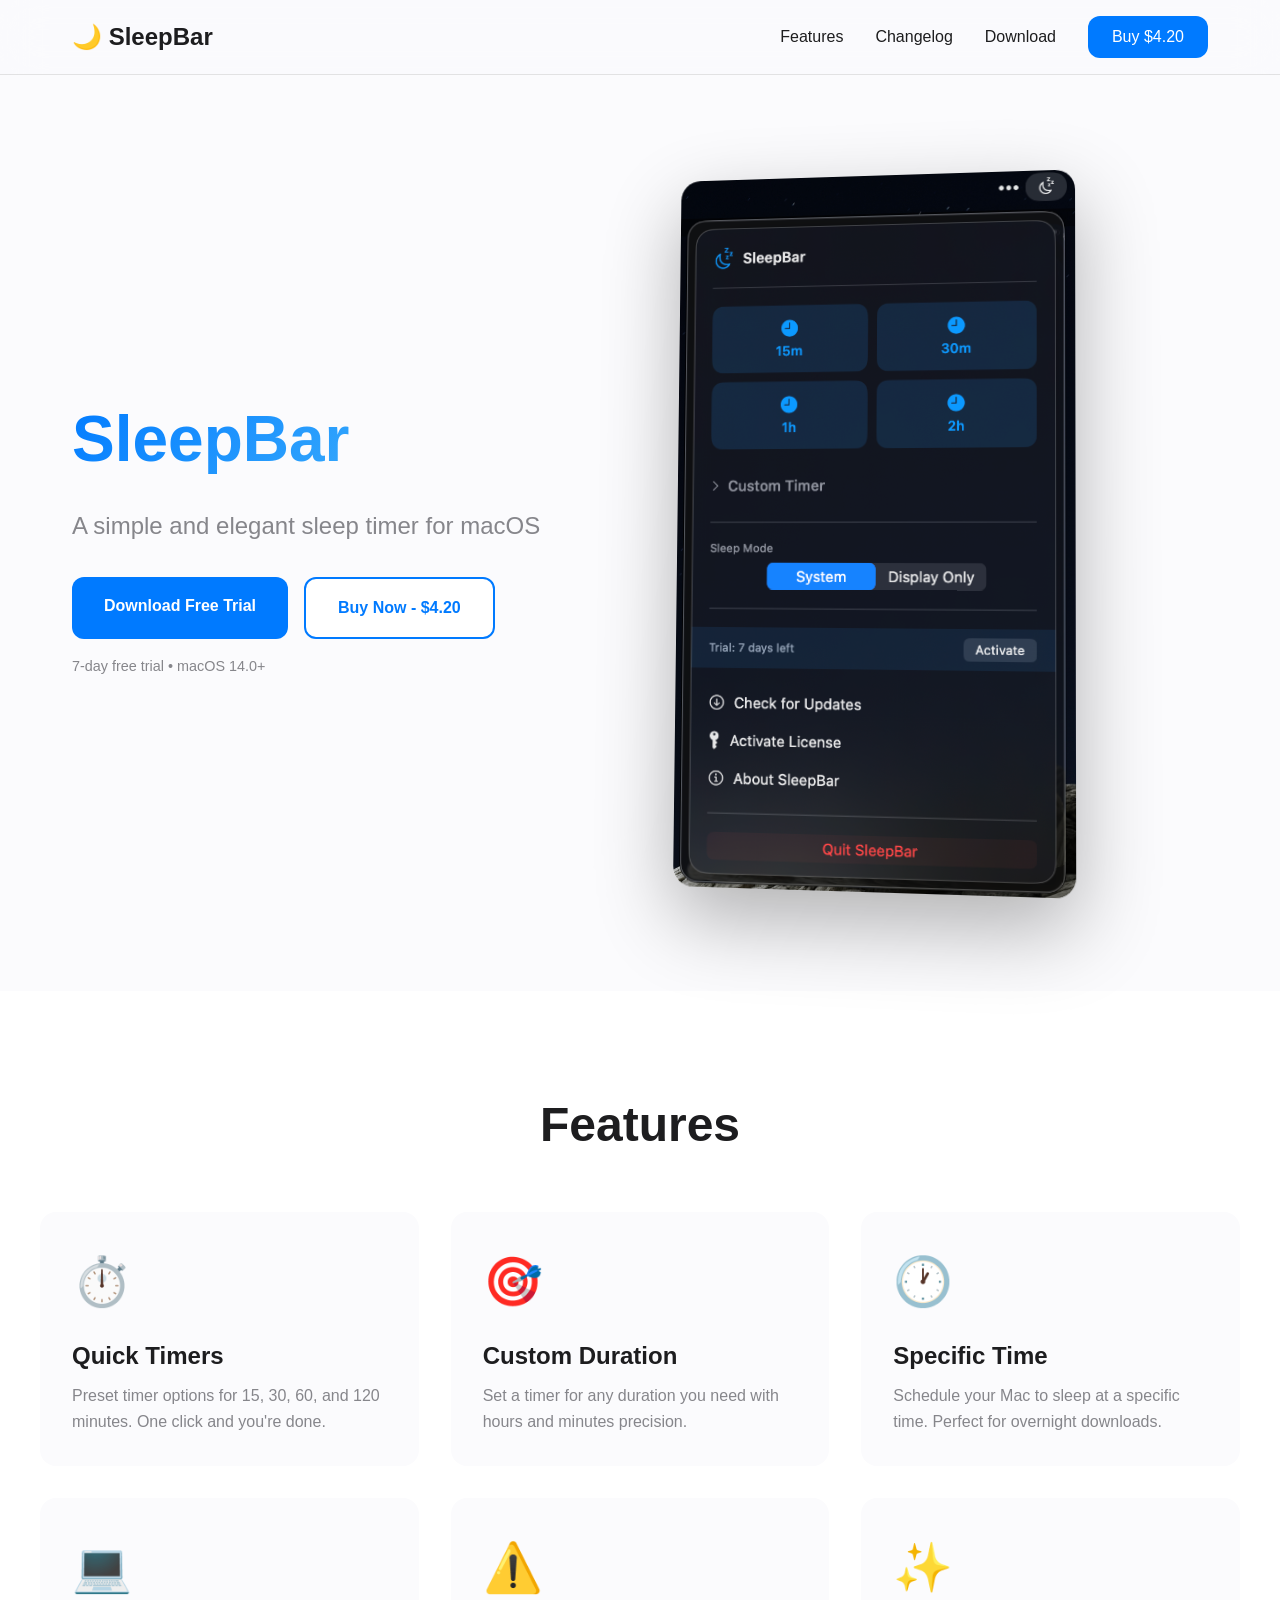
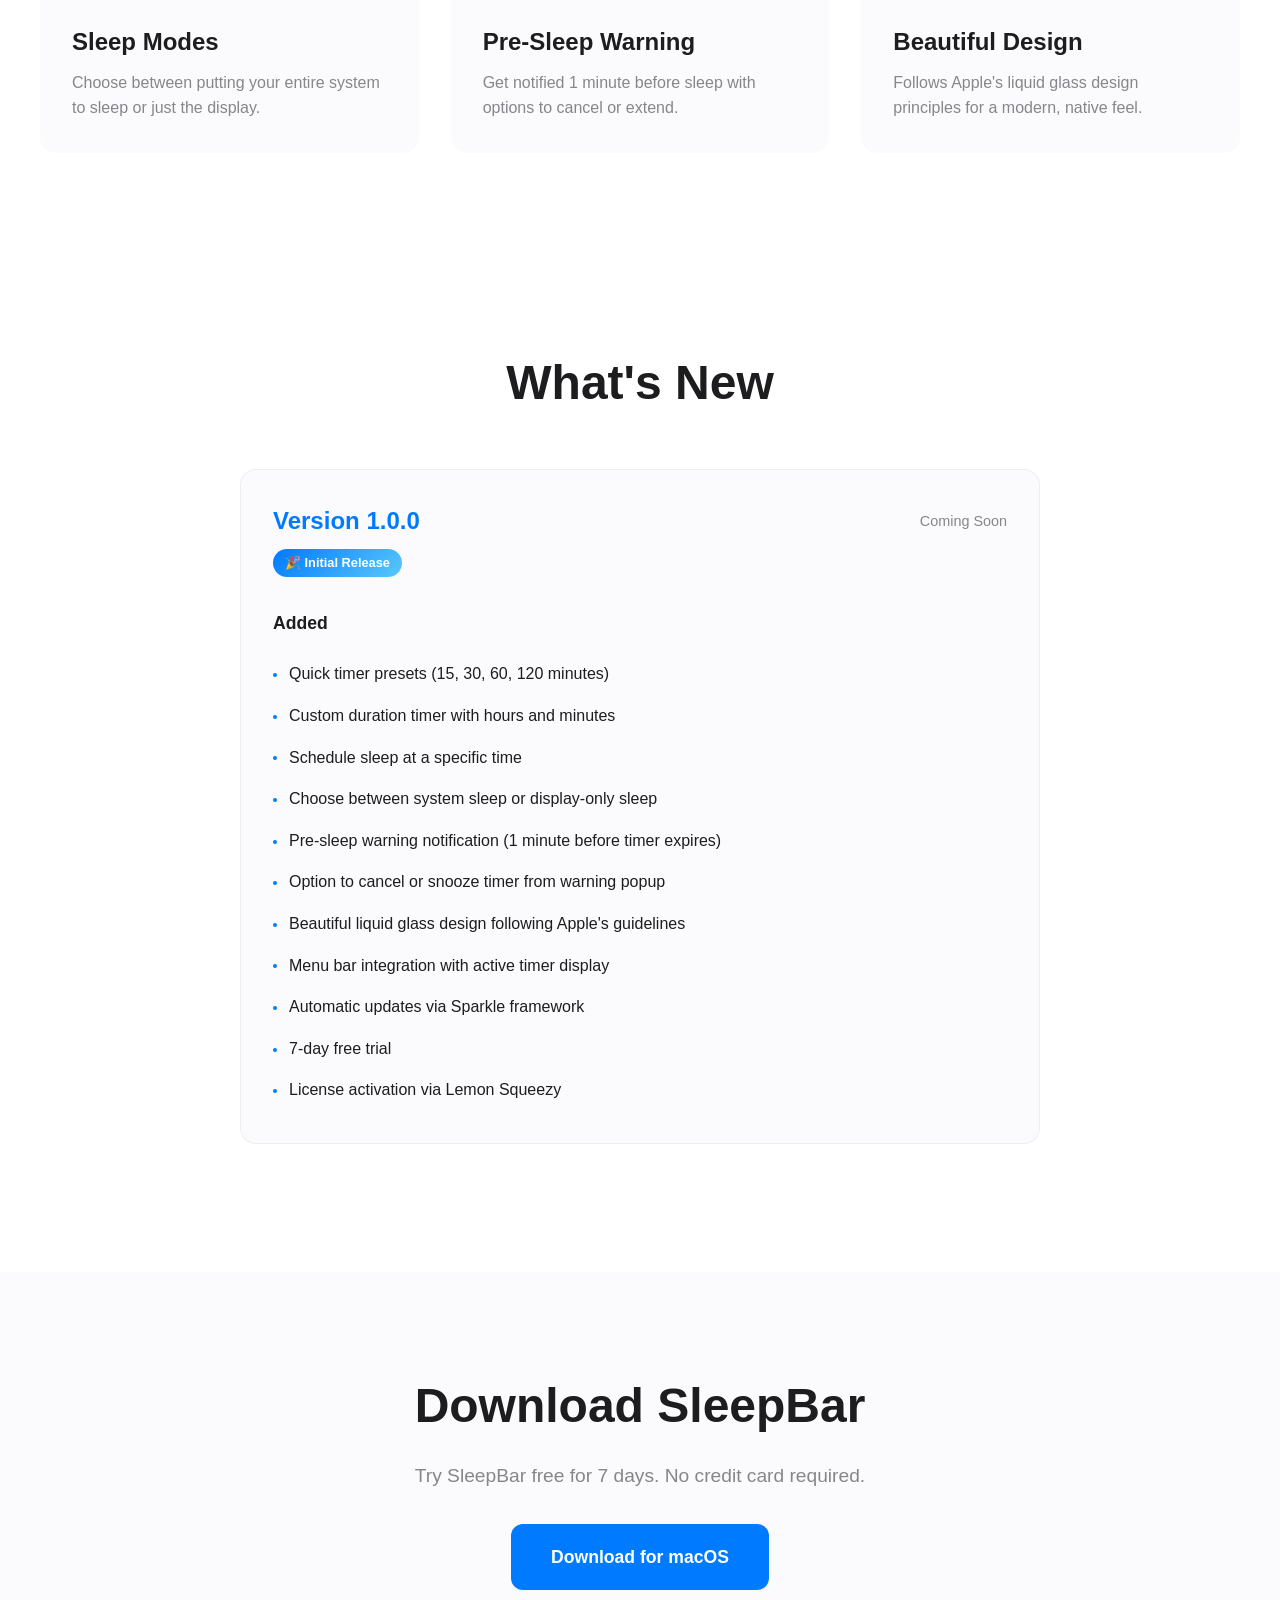
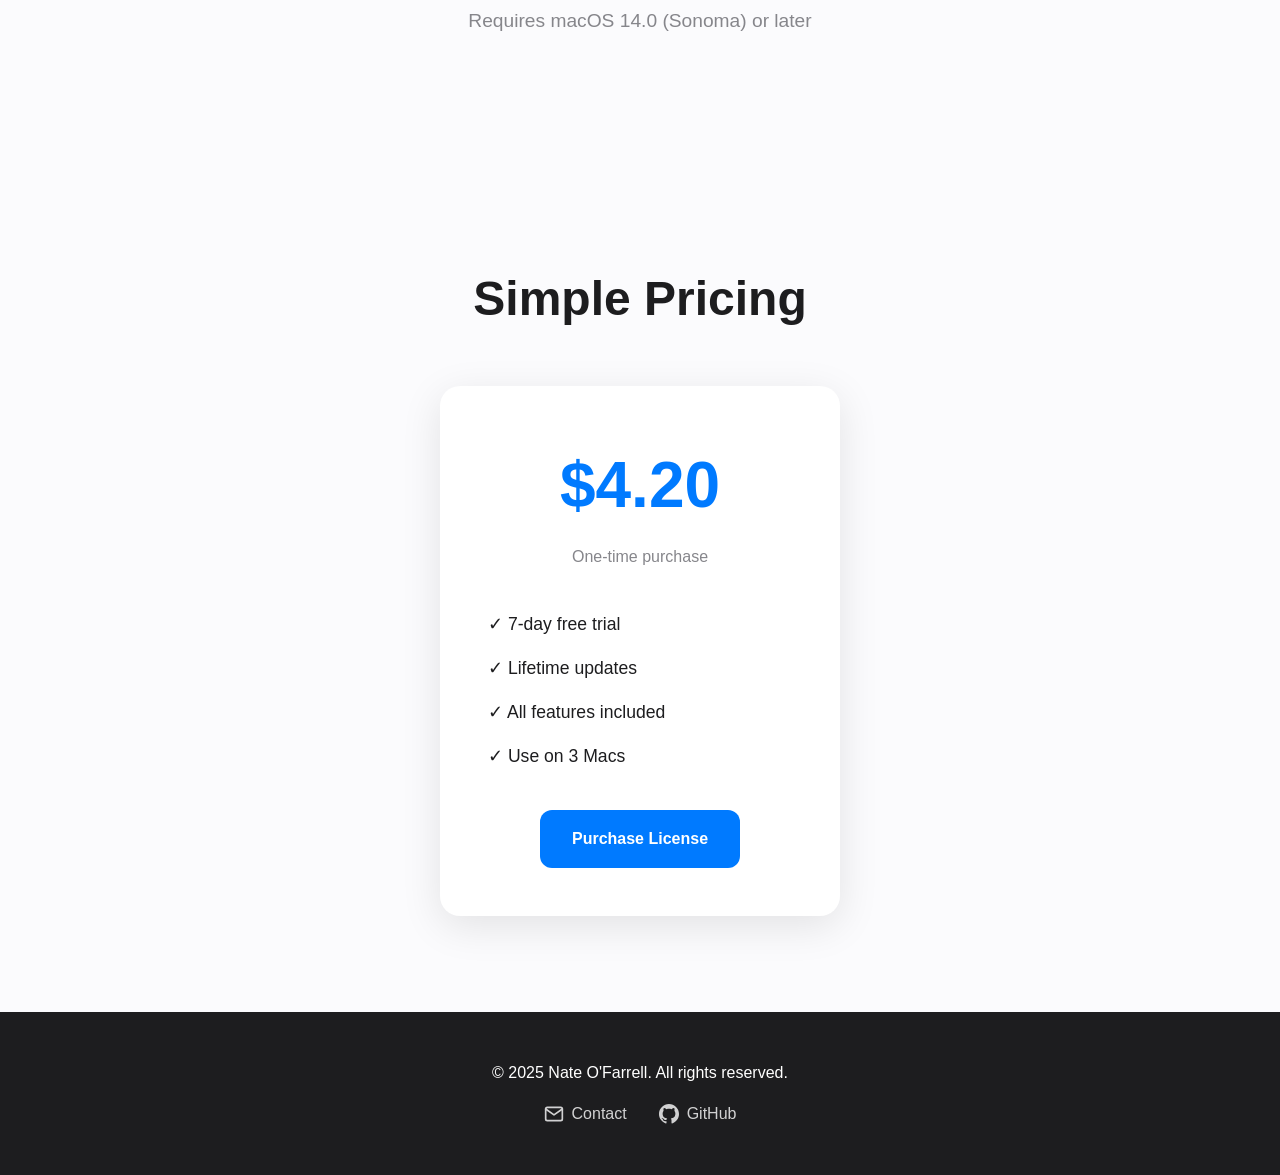
==== index.html @ 0d873ab2 "update website" ====
<!DOCTYPE html>
<html lang="en">
<head>
    <meta charset="UTF-8">
    <meta name="viewport" content="width=device-width, initial-scale=1.0">
    <title>SleepBar - Beautiful Sleep Timer for Mac</title>
    <meta name="description" content="A simple and elegant sleep timer for macOS. Set your Mac to sleep at a specific time or after a duration.">
    <link rel="icon" href="favicon.svg" type="image/svg+xml">
    <link rel="stylesheet" href="styles.css">
</head>
<body>
    <header>
        <nav>
            <div class="logo">🌙 SleepBar</div>
            <div class="nav-links">
                <a href="#features">Features</a>
                <a href="#changelog">Changelog</a>
                <a href="#download">Download</a>
                <a href="https://shop.sleepbar.app/buy/678697" class="cta-button">Buy $4.20</a>
            </div>
        </nav>
    </header>

    <main>
        <!-- Hero Section -->
        <section class="hero">
            <div class="hero-content">
                <h1>SleepBar</h1>
                <p class="tagline">A simple and elegant sleep timer for macOS</p>
                <div class="hero-buttons">
                    <a href="https://github.com/zcpnate/sleepbar/releases/latest/download/SleepBar.dmg" class="primary-button">
                        Download Free Trial
                    </a>
                    <a href="https://shop.sleepbar.app/buy/678697" class="secondary-button">
                        Buy Now - $4.20
                    </a>
                </div>
                <p class="trial-info">7-day free trial • macOS 14.0+</p>
            </div>
            <div class="hero-image">
                <div class="app-preview">
                    <img src="media/app.png" alt="SleepBar Interface" class="app-screenshot">
                </div>
            </div>
        </section>

        <!-- Features Section -->
        <section id="features" class="features">
            <h2>Features</h2>
            <div class="features-grid">
                <div class="feature">
                    <div class="feature-icon">⏱️</div>
                    <h3>Quick Timers</h3>
                    <p>Preset timer options for 15, 30, 60, and 120 minutes. One click and you're done.</p>
                </div>
                <div class="feature">
                    <div class="feature-icon">🎯</div>
                    <h3>Custom Duration</h3>
                    <p>Set a timer for any duration you need with hours and minutes precision.</p>
                </div>
                <div class="feature">
                    <div class="feature-icon">🕐</div>
                    <h3>Specific Time</h3>
                    <p>Schedule your Mac to sleep at a specific time. Perfect for overnight downloads.</p>
                </div>
                <div class="feature">
                    <div class="feature-icon">💻</div>
                    <h3>Sleep Modes</h3>
                    <p>Choose between putting your entire system to sleep or just the display.</p>
                </div>
                <div class="feature">
                    <div class="feature-icon">⚠️</div>
                    <h3>Pre-Sleep Warning</h3>
                    <p>Get notified 1 minute before sleep with options to cancel or extend.</p>
                </div>
                <div class="feature">
                    <div class="feature-icon">✨</div>
                    <h3>Beautiful Design</h3>
                    <p>Follows Apple's liquid glass design principles for a modern, native feel.</p>
                </div>
            </div>
        </section>

        <!-- Changelog Section -->
        <section id="changelog" class="changelog">
            <h2>What's New</h2>
            <div class="changelog-container" id="changelog-content">
                <div class="loading">Loading changelog...</div>
            </div>
        </section>

        <!-- Download Section -->
        <section id="download" class="download">
            <h2>Download SleepBar</h2>
            <p>Try SleepBar free for 7 days. No credit card required.</p>
            <div class="download-buttons">
                <a href="https://github.com/zcpnate/sleepbar/releases/latest/download/SleepBar.dmg" class="primary-button large">
                    Download for macOS
                </a>
            </div>
            <p class="system-requirements">Requires macOS 14.0 (Sonoma) or later</p>
        </section>

        <!-- Pricing Section -->
        <section class="pricing">
            <h2>Simple Pricing</h2>
            <div class="pricing-card">
                <div class="price">$4.20</div>
                <p class="price-subtext">One-time purchase</p>
                <ul class="features-list">
                    <li>✓ 7-day free trial</li>
                    <li>✓ Lifetime updates</li>
                    <li>✓ All features included</li>
                    <li>✓ Use on 3 Macs</li>
                </ul>
                <a href="https://shop.sleepbar.app/buy/678697" class="primary-button">
                    Purchase License
                </a>
            </div>
        </section>
    </main>

    <footer>
        <p>&copy; 2025 Nate O'Farrell. All rights reserved.</p>
        <div class="footer-links">
            <a href="mailto:hi@sleepbar.app" class="footer-link">
                <svg width="20" height="20" viewBox="0 0 24 24" fill="none" stroke="currentColor" stroke-width="2" stroke-linecap="round" stroke-linejoin="round">
                    <path d="M4 4h16c1.1 0 2 .9 2 2v12c0 1.1-.9 2-2 2H4c-1.1 0-2-.9-2-2V6c0-1.1.9-2 2-2z"></path>
                    <polyline points="22,6 12,13 2,6"></polyline>
                </svg>
                Contact
            </a>
            <a href="https://github.com/zcpnate/sleepbar" class="footer-link">
                <svg width="20" height="20" viewBox="0 0 24 24" fill="currentColor">
                    <path d="M12 0c-6.626 0-12 5.373-12 12 0 5.302 3.438 9.8 8.207 11.387.599.111.793-.261.793-.577v-2.234c-3.338.726-4.033-1.416-4.033-1.416-.546-1.387-1.333-1.756-1.333-1.756-1.089-.745.083-.729.083-.729 1.205.084 1.839 1.237 1.839 1.237 1.07 1.834 2.807 1.304 3.492.997.107-.775.418-1.305.762-1.604-2.665-.305-5.467-1.334-5.467-5.931 0-1.311.469-2.381 1.236-3.221-.124-.303-.535-1.524.117-3.176 0 0 1.008-.322 3.301 1.23.957-.266 1.983-.399 3.003-.404 1.02.005 2.047.138 3.006.404 2.291-1.552 3.297-1.23 3.297-1.23.653 1.653.242 2.874.118 3.176.77.84 1.235 1.911 1.235 3.221 0 4.609-2.807 5.624-5.479 5.921.43.372.823 1.102.823 2.222v3.293c0 .319.192.694.801.576 4.765-1.589 8.199-6.086 8.199-11.386 0-6.627-5.373-12-12-12z"/>
                </svg>
                GitHub
            </a>
        </div>
    </footer>

    <script>
        // Fetch and parse CHANGELOG.md
        async function loadChangelog() {
            try {
                const response = await fetch('CHANGELOG.md');
                const text = await response.text();
                
                const container = document.getElementById('changelog-content');
                container.innerHTML = parseChangelog(text);
            } catch (error) {
                console.error('Error loading changelog:', error);
                document.getElementById('changelog-content').innerHTML = 
                    '<p style="text-align: center; color: var(--text-light);">Unable to load changelog. Please visit our <a href="https://github.com/zcpnate/sleepbar/releases">releases page</a>.</p>';
            }
        }

        function parseChangelog(markdown) {
            const lines = markdown.split('\n');
            let html = '';
            let currentVersion = null;
            let currentSection = null;
            let inList = false;
            
            for (let i = 0; i < lines.length; i++) {
                const line = lines[i].trim();
                
                // Skip header and intro
                if (line.startsWith('# Changelog') || 
                    line.startsWith('All notable changes') || 
                    line.startsWith('The format is based') ||
                    line.startsWith('[1.0.0]: https://') ||
                    line === '---' ||
                    line === '') {
                    continue;
                }
                
                // Stop at "Future Releases"
                if (line.startsWith('## Future Releases')) {
                    break;
                }
                
                // Version header: ## [1.0.0] - Coming Soon
                if (line.startsWith('## [')) {
                    // Close previous version
                    if (inList) {
                        html += '</ul>';
                        inList = false;
                    }
                    if (currentVersion) {
                        html += '</div>';
                    }
                    
                    // Parse version and date
                    const versionMatch = line.match(/## \[([^\]]+)\]\s*-\s*(.+)/);
                    if (versionMatch) {
                        const version = versionMatch[1];
                        const date = versionMatch[2];
                        
                        html += `<div class="changelog-entry">
                            <div class="version-header">
                                <span class="version-number">Version ${version}</span>
                                <span class="version-date">${date}</span>
                            </div>`;
                        
                        currentVersion = version;
                    }
                }
                // Section header with emoji: ### 🎉 Initial Release
                else if (line.startsWith('### ')) {
                    if (inList) {
                        html += '</ul>';
                        inList = false;
                    }
                    
                    const sectionText = line.replace('### ', '');
                    html += `<div class="version-badge">${sectionText}</div>`;
                    currentSection = sectionText;
                }
                // Subsection: #### Added
                else if (line.startsWith('#### ')) {
                    if (inList) {
                        html += '</ul>';
                        inList = false;
                    }
                    
                    const subsectionText = line.replace('#### ', '');
                    html += `<div class="changelog-subsection">${subsectionText}</div>`;
                }
                // List items: - Item text
                else if (line.startsWith('- ')) {
                    if (!inList) {
                        html += '<ul class="changelog-list">';
                        inList = true;
                    }
                    
                    const itemText = line.replace('- ', '');
                    html += `<li>${itemText}</li>`;
                }
            }
            
            // Close any open tags
            if (inList) {
                html += '</ul>';
            }
            if (currentVersion) {
                html += '</div>';
            }
            
            return html || '<p style="text-align: center; color: var(--text-light);">No changelog entries yet.</p>';
        }

        // Load changelog when page loads
        document.addEventListener('DOMContentLoaded', loadChangelog);
    </script>
</body>
</html>
---- styles.css ----
* {
    margin: 0;
    padding: 0;
    box-sizing: border-box;
}

:root {
    --primary-color: #007AFF;
    --secondary-color: #5AC8FA;
    --text-dark: #1D1D1F;
    --text-light: #86868B;
    --background: #FBFBFD;
    --card-bg: #FFFFFF;
}

body {
    font-family: -apple-system, BlinkMacSystemFont, 'Segoe UI', Roboto, Oxygen, Ubuntu, Cantarell, sans-serif;
    background-color: var(--background);
    color: var(--text-dark);
    line-height: 1.6;
}

/* Header */
header {
    background: rgba(251, 251, 253, 0.8);
    backdrop-filter: blur(20px);
    -webkit-backdrop-filter: blur(20px);
    border-bottom: 1px solid rgba(0, 0, 0, 0.1);
    position: sticky;
    top: 0;
    z-index: 100;
}

nav {
    max-width: 1200px;
    margin: 0 auto;
    padding: 1rem 2rem;
    display: flex;
    justify-content: space-between;
    align-items: center;
}

.logo {
    font-size: 1.5rem;
    font-weight: 600;
}

.nav-links {
    display: flex;
    gap: 2rem;
    align-items: center;
}

.nav-links a {
    text-decoration: none;
    color: var(--text-dark);
    font-weight: 500;
    transition: color 0.2s;
}

.nav-links a:hover {
    color: var(--primary-color);
}

/* Buttons */
.cta-button {
    background: var(--primary-color);
    color: white !important;
    padding: 0.5rem 1.5rem;
    border-radius: 12px;
    transition: transform 0.2s, box-shadow 0.2s;
}

.cta-button:hover {
    transform: translateY(-2px);
    box-shadow: 0 4px 12px rgba(0, 122, 255, 0.3);
}

.primary-button {
    display: inline-block;
    background: var(--primary-color);
    color: white;
    padding: 1rem 2rem;
    border-radius: 12px;
    text-decoration: none;
    font-weight: 600;
    transition: transform 0.2s, box-shadow 0.2s;
}

.primary-button:hover {
    transform: translateY(-2px);
    box-shadow: 0 8px 20px rgba(0, 122, 255, 0.3);
}

.primary-button.large {
    padding: 1.2rem 2.5rem;
    font-size: 1.1rem;
}

.secondary-button {
    display: inline-block;
    background: white;
    color: var(--primary-color);
    padding: 1rem 2rem;
    border-radius: 12px;
    text-decoration: none;
    font-weight: 600;
    border: 2px solid var(--primary-color);
    transition: all 0.2s;
}

.secondary-button:hover {
    background: var(--primary-color);
    color: white;
}

/* Hero Section */
.hero {
    max-width: 1200px;
    margin: 0 auto;
    padding: 6rem 2rem;
    display: grid;
    grid-template-columns: 1fr 1fr;
    gap: 4rem;
    align-items: center;
}

.hero-content h1 {
    font-size: 4rem;
    font-weight: 700;
    margin-bottom: 1rem;
    background: linear-gradient(135deg, var(--primary-color), var(--secondary-color));
    -webkit-background-clip: text;
    -webkit-text-fill-color: transparent;
    background-clip: text;
}

.tagline {
    font-size: 1.5rem;
    color: var(--text-light);
    margin-bottom: 2rem;
}

.hero-buttons {
    display: flex;
    gap: 1rem;
    margin-bottom: 1rem;
}

.trial-info {
    color: var(--text-light);
    font-size: 0.9rem;
}

/* App Preview */
.app-preview {
    perspective: 1000px;
}

.app-screenshot {
    max-width: 75%;
    height: auto;
    border-radius: 20px;
    box-shadow: 0 30px 80px rgba(0, 0, 0, 0.3);
    transform: rotateY(-5deg) rotateX(2deg);
    transition: transform 0.5s ease;
}

.app-screenshot:hover {
    transform: rotateY(0deg) rotateX(0deg);
}

/* Features Section */
.features {
    background: white;
    padding: 6rem 2rem;
}

.features h2 {
    text-align: center;
    font-size: 3rem;
    margin-bottom: 3rem;
}

.features-grid {
    max-width: 1200px;
    margin: 0 auto;
    display: grid;
    grid-template-columns: repeat(auto-fit, minmax(300px, 1fr));
    gap: 2rem;
}

.feature {
    background: var(--background);
    padding: 2rem;
    border-radius: 16px;
    transition: transform 0.2s, box-shadow 0.2s;
}

.feature:hover {
    transform: translateY(-4px);
    box-shadow: 0 8px 20px rgba(0, 0, 0, 0.1);
}

.feature-icon {
    font-size: 3rem;
    margin-bottom: 1rem;
}

.feature h3 {
    font-size: 1.5rem;
    margin-bottom: 0.5rem;
}

.feature p {
    color: var(--text-light);
}

/* Changelog Section */
.changelog {
    background: white;
    padding: 6rem 2rem;
}

.changelog h2 {
    text-align: center;
    font-size: 3rem;
    margin-bottom: 3rem;
}

.changelog-container {
    max-width: 800px;
    margin: 0 auto;
}

.changelog-entry {
    background: var(--background);
    border-radius: 16px;
    padding: 2rem;
    margin-bottom: 2rem;
    border: 1px solid rgba(0, 0, 0, 0.05);
    transition: transform 0.2s, box-shadow 0.2s;
}

.changelog-entry:hover {
    transform: translateY(-2px);
    box-shadow: 0 8px 20px rgba(0, 0, 0, 0.1);
}

.version-header {
    display: flex;
    justify-content: space-between;
    align-items: center;
    margin-bottom: 0.5rem;
}

.version-number {
    font-size: 1.5rem;
    font-weight: 700;
    color: var(--primary-color);
}

.version-date {
    color: var(--text-light);
    font-size: 0.9rem;
}

.version-badge {
    display: inline-block;
    background: linear-gradient(135deg, var(--primary-color), var(--secondary-color));
    color: white;
    padding: 0.25rem 0.75rem;
    border-radius: 20px;
    font-size: 0.8rem;
    font-weight: 600;
    margin-bottom: 1rem;
}

.changelog-list {
    list-style: none;
    margin-top: 1rem;
}

.changelog-list li {
    padding: 0.5rem 0;
    font-size: 1rem;
    line-height: 1.6;
    color: var(--text-dark);
}

.changelog-list li::before {
    content: '';
    display: inline-block;
    width: 4px;
    height: 4px;
    background: var(--primary-color);
    border-radius: 50%;
    margin-right: 0.75rem;
    vertical-align: middle;
}

.changelog-subsection {
    font-size: 1.1rem;
    font-weight: 600;
    color: var(--text-dark);
    margin-top: 1rem;
    margin-bottom: 0.5rem;
}

.loading {
    text-align: center;
    color: var(--text-light);
    padding: 2rem;
}

/* Download Section */
.download {
    max-width: 800px;
    margin: 0 auto;
    padding: 6rem 2rem;
    text-align: center;
}

.download h2 {
    font-size: 3rem;
    margin-bottom: 1rem;
}

.download p {
    font-size: 1.2rem;
    color: var(--text-light);
    margin-bottom: 2rem;
}

.system-requirements {
    margin-top: 1rem;
    font-size: 0.9rem;
    color: var(--text-light);
}

/* Pricing Section */
.pricing {
    background: var(--background);
    padding: 6rem 2rem;
    text-align: center;
}

.pricing h2 {
    font-size: 3rem;
    margin-bottom: 3rem;
}

.pricing-card {
    max-width: 400px;
    margin: 0 auto;
    background: white;
    padding: 3rem;
    border-radius: 20px;
    box-shadow: 0 10px 40px rgba(0, 0, 0, 0.1);
}

.price {
    font-size: 4rem;
    font-weight: 700;
    color: var(--primary-color);
    margin-bottom: 0.5rem;
}

.price-subtext {
    color: var(--text-light);
    margin-bottom: 2rem;
}

.features-list {
    list-style: none;
    margin-bottom: 2rem;
    text-align: left;
}

.features-list li {
    padding: 0.5rem 0;
    font-size: 1.1rem;
}

/* Footer */
footer {
    background: var(--text-dark);
    color: white;
    padding: 3rem 2rem;
    text-align: center;
}

.footer-links {
    margin-top: 1rem;
    display: flex;
    gap: 2rem;
    justify-content: center;
}

.footer-links a {
    color: white;
    text-decoration: none;
    opacity: 0.8;
    transition: opacity 0.2s;
}

.footer-link {
    display: inline-flex;
    align-items: center;
    gap: 0.5rem;
}

.footer-link svg {
    transition: transform 0.2s;
}

.footer-links a:hover {
    opacity: 1;
}

.footer-link:hover svg {
    transform: translateY(-2px);
}

/* Responsive */
@media (max-width: 768px) {
    /* Navigation */
    nav {
        padding: 1rem 1.5rem;
        flex-wrap: wrap;
        gap: 1rem;
    }

    .logo {
        font-size: 1.25rem;
    }

    .nav-links {
        gap: 1rem;
        font-size: 0.9rem;
        width: 100%;
        justify-content: center;
        flex-wrap: wrap;
    }

    .cta-button {
        padding: 0.5rem 1rem;
        font-size: 0.9rem;
    }

    /* Hero */
    .hero {
        grid-template-columns: 1fr;
        padding: 2rem 1.5rem;
        gap: 2rem;
    }

    .hero-content h1 {
        font-size: 2.5rem;
    }

    .tagline {
        font-size: 1.1rem;
    }

    .hero-buttons {
        flex-direction: column;
        gap: 0.75rem;
    }

    .primary-button,
    .secondary-button {
        width: 100%;
        text-align: center;
        padding: 1rem 1.5rem;
    }

    .app-screenshot {
        max-width: 100%;
        transform: none;
    }

    /* Sections */
    .features,
    .changelog,
    .download,
    .pricing {
        padding: 3rem 1.5rem;
    }

    .features h2,
    .changelog h2,
    .download h2,
    .pricing h2 {
        font-size: 2rem;
    }

    .features-grid {
        grid-template-columns: 1fr;
        gap: 2rem;
    }

    .feature-icon {
        font-size: 2.5rem;
    }

    /* Pricing */
    .pricing-card {
        max-width: 100%;
    }

    /* Footer */
    footer {
        padding: 2rem 1.5rem;
    }

    .footer-links {
        flex-direction: column;
        gap: 1rem;
    }
}
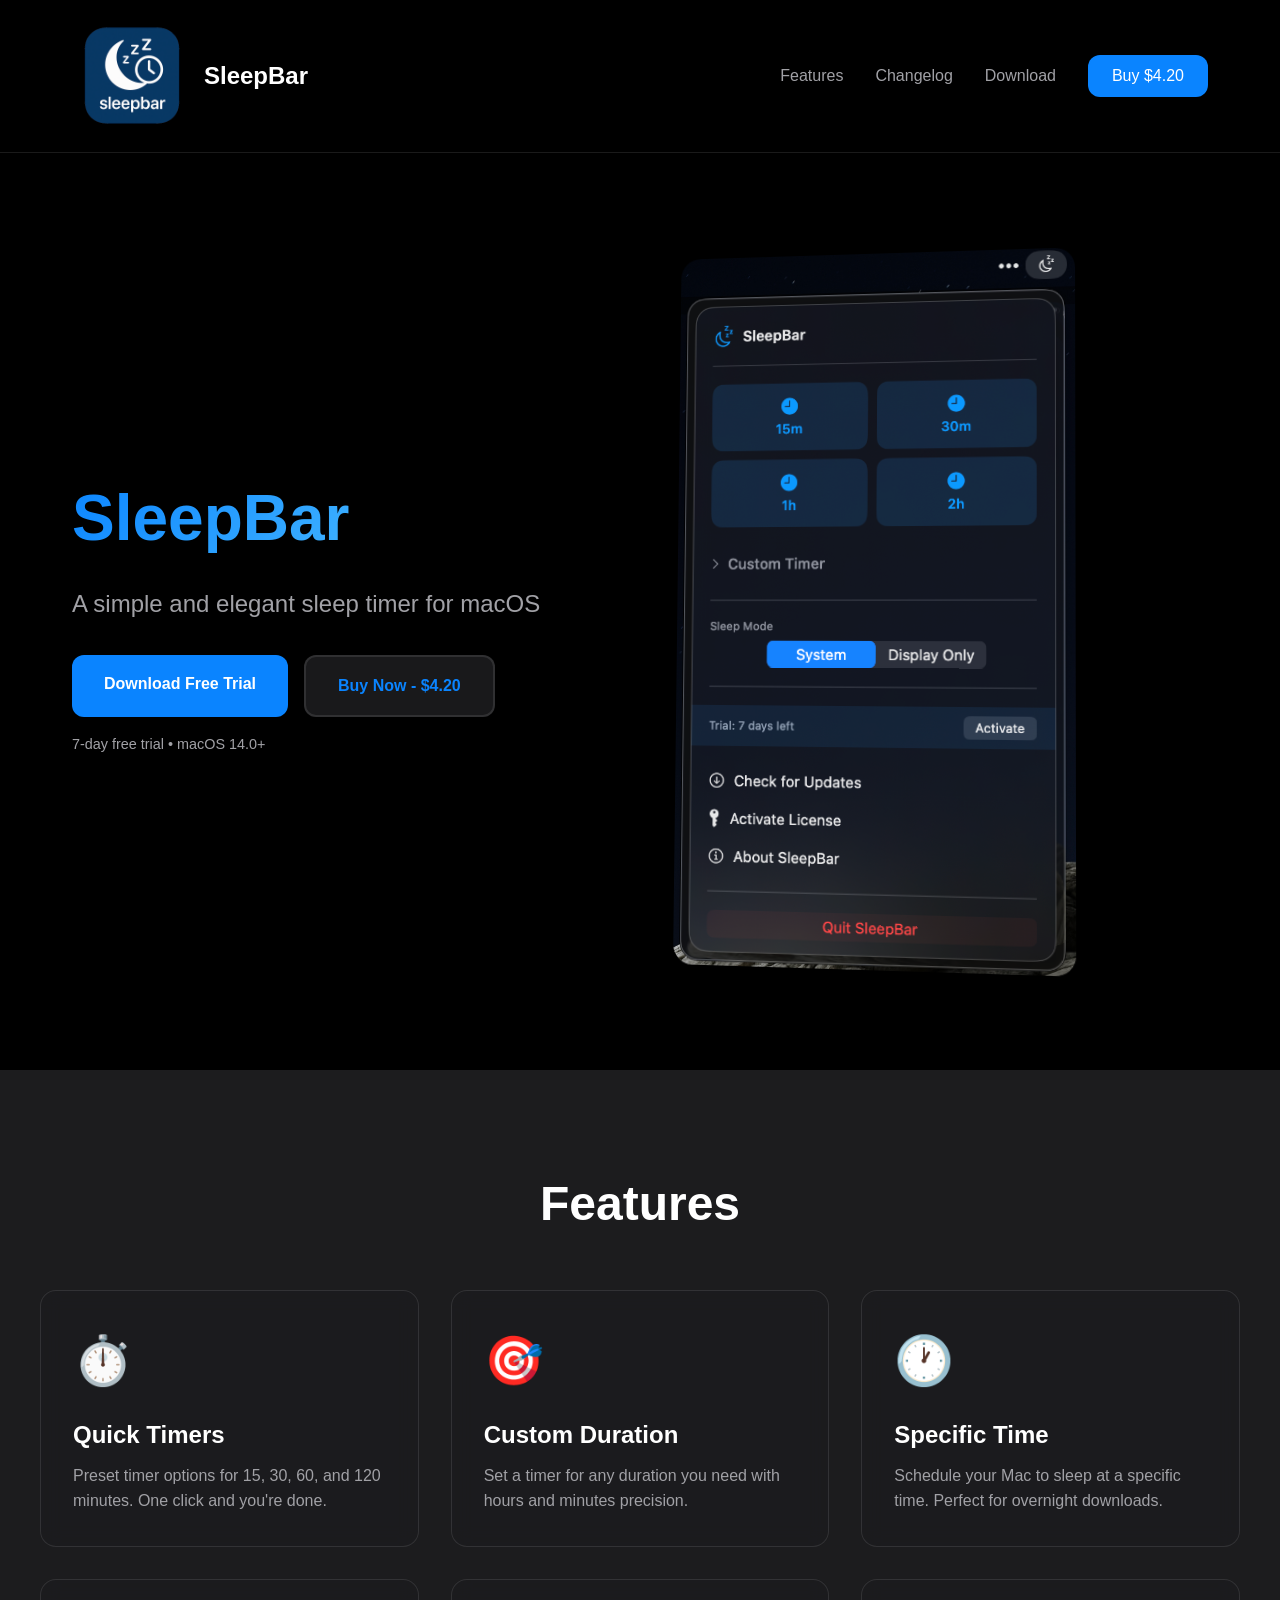
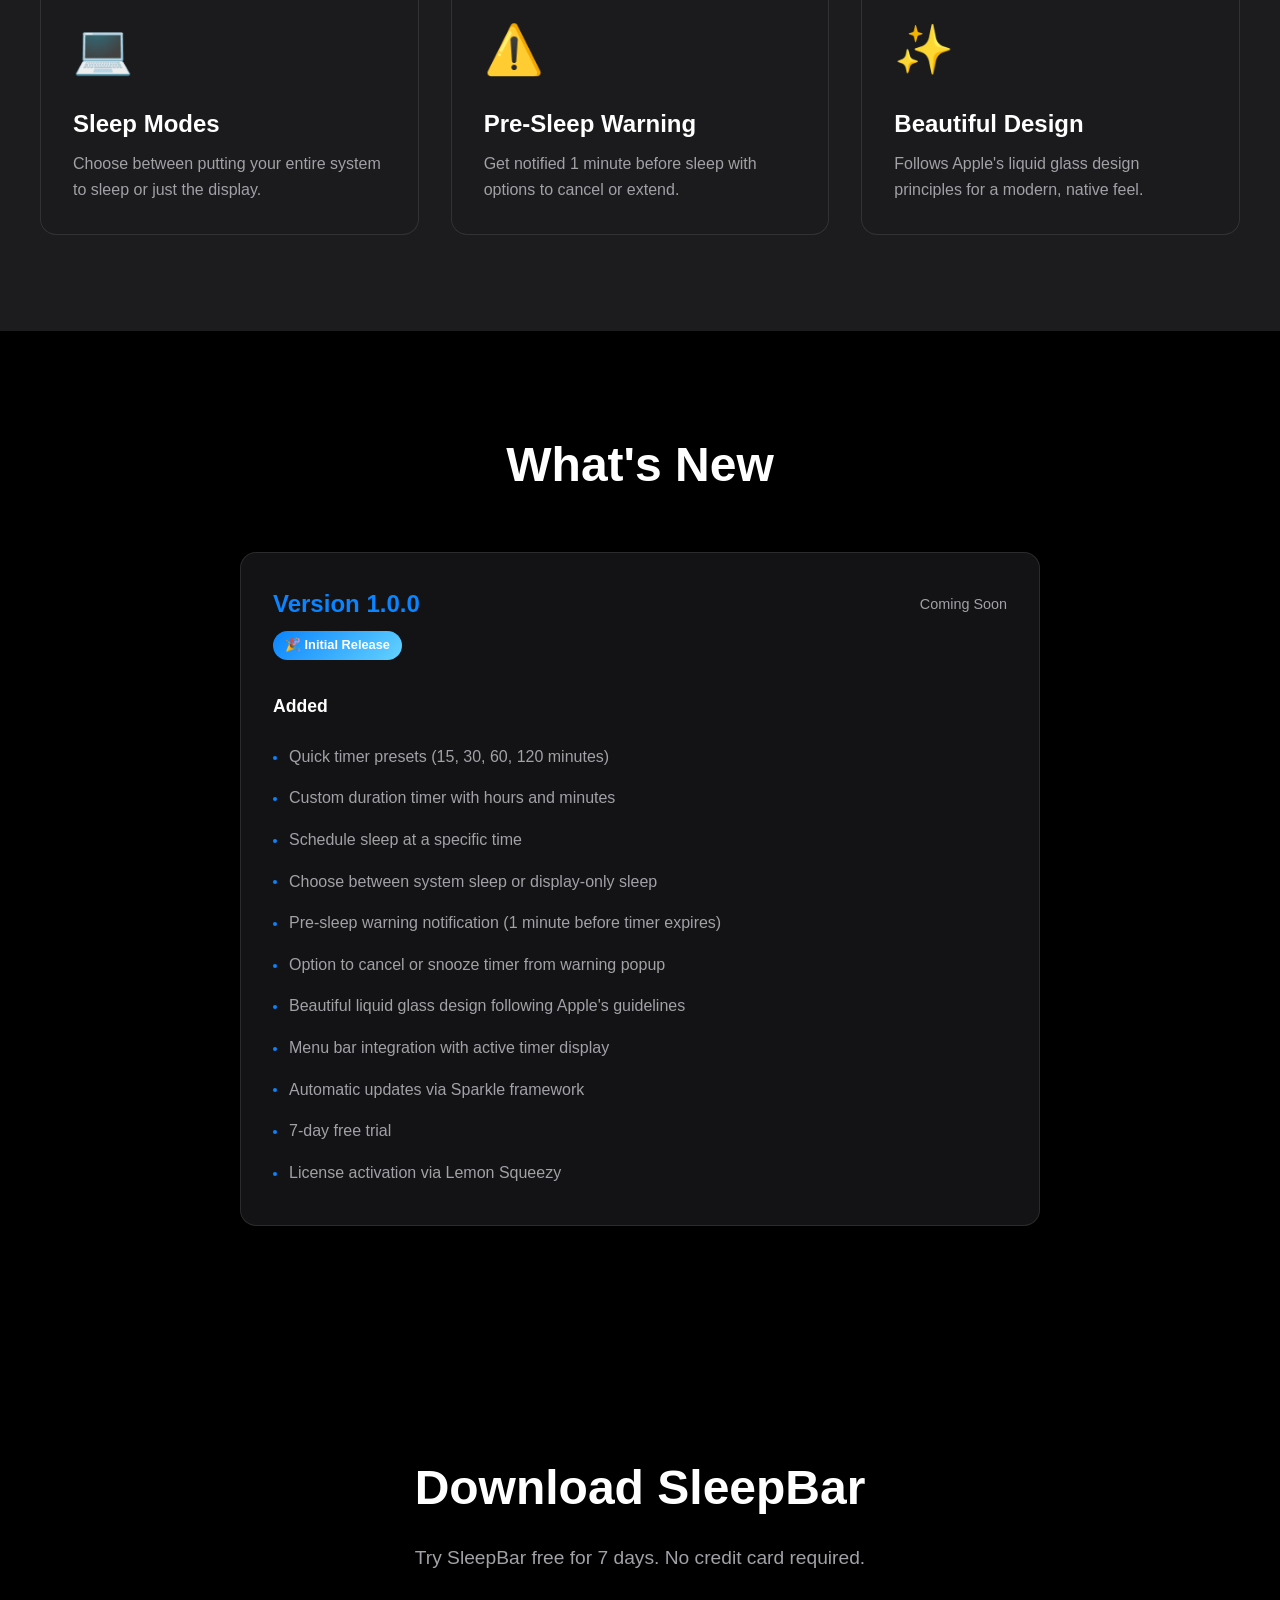
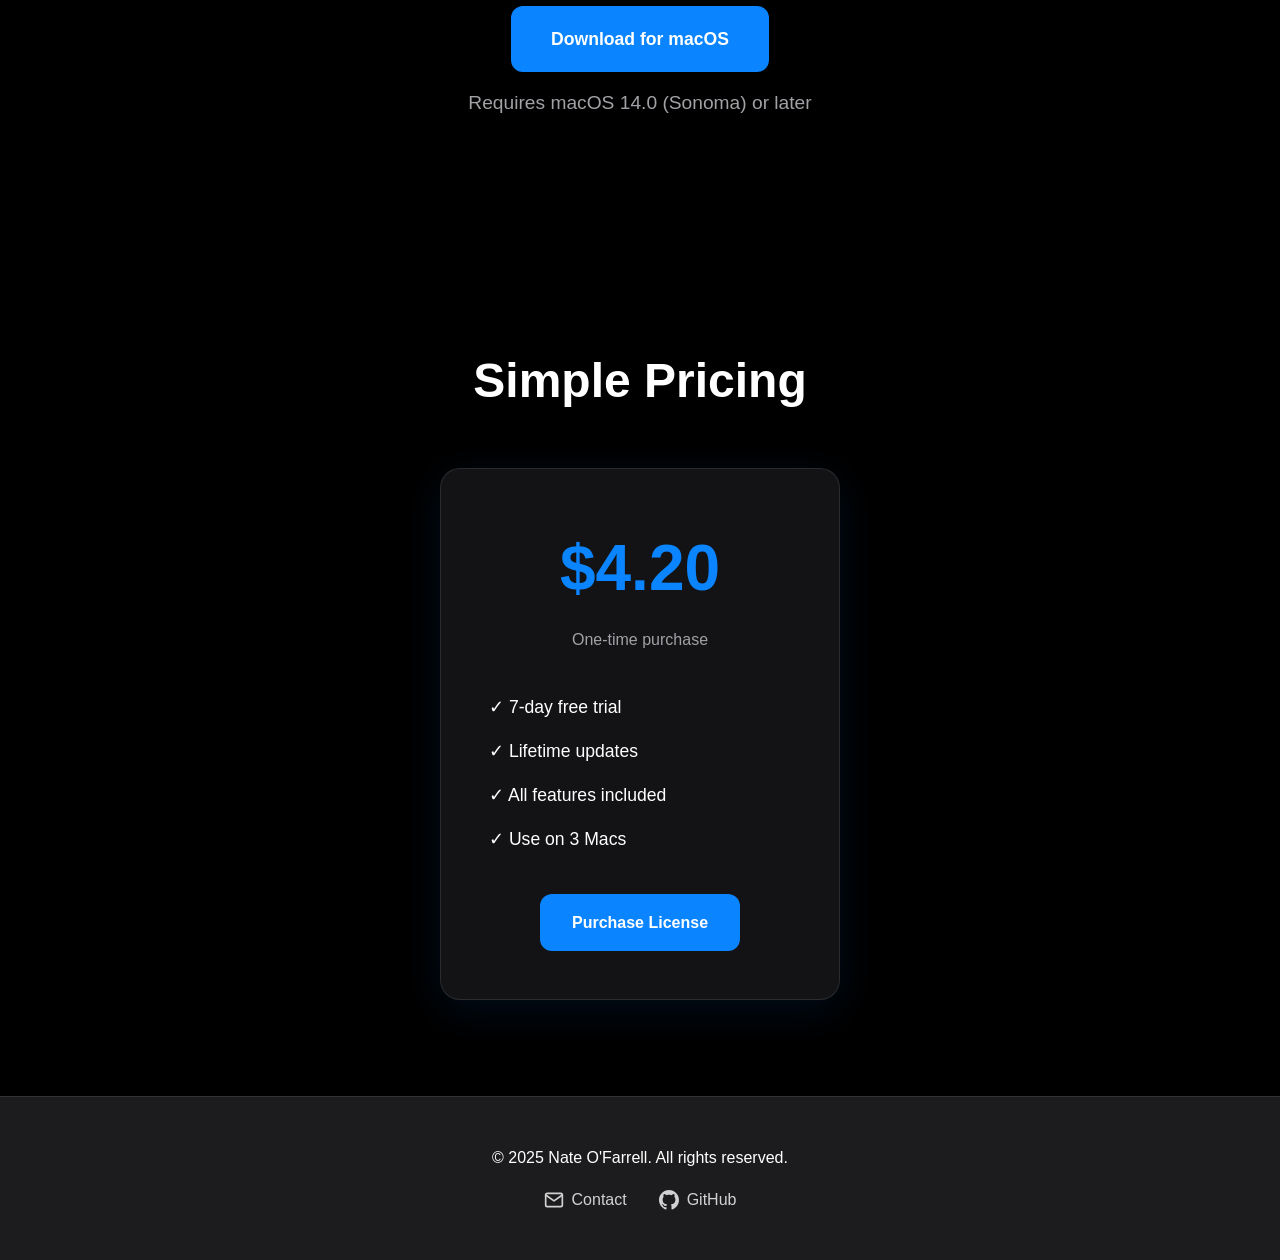
==== commit 16e08af9: "update website" ====
--- a/index.html
+++ b/index.html
@@ -5,13 +5,17 @@
     <meta name="viewport" content="width=device-width, initial-scale=1.0">
     <title>SleepBar - Beautiful Sleep Timer for Mac</title>
     <meta name="description" content="A simple and elegant sleep timer for macOS. Set your Mac to sleep at a specific time or after a duration.">
-    <link rel="icon" href="favicon.svg" type="image/svg+xml">
+    <link rel="icon" href="media/icon.png" type="image/png">
+    <link rel="apple-touch-icon" href="media/icon.png">
     <link rel="stylesheet" href="styles.css">
 </head>
 <body>
     <header>
         <nav>
-            <div class="logo">🌙 SleepBar</div>
+            <div class="logo">
+                <img src="media/icon.png" alt="SleepBar" class="logo-icon">
+                SleepBar
+            </div>
             <div class="nav-links">
                 <a href="#features">Features</a>
                 <a href="#changelog">Changelog</a>
--- a/styles.css
+++ b/styles.css
@@ -5,27 +5,32 @@
 }
 
 :root {
-    --primary-color: #007AFF;
-    --secondary-color: #5AC8FA;
-    --text-dark: #1D1D1F;
-    --text-light: #86868B;
-    --background: #FBFBFD;
-    --card-bg: #FFFFFF;
+    /* Dark Mode (Default) */
+    --primary-color: #0A84FF;
+    --secondary-color: #64D2FF;
+    --text-primary: #FFFFFF;
+    --text-secondary: #A1A1A6;
+    --background: #000000;
+    --background-elevated: #1C1C1E;
+    --card-bg: rgba(28, 28, 30, 0.9);
+    --card-border: rgba(255, 255, 255, 0.1);
+    --glass-bg: rgba(28, 28, 30, 0.7);
+    --header-bg: rgba(0, 0, 0, 0.8);
 }
 
 body {
     font-family: -apple-system, BlinkMacSystemFont, 'Segoe UI', Roboto, Oxygen, Ubuntu, Cantarell, sans-serif;
     background-color: var(--background);
-    color: var(--text-dark);
+    color: var(--text-primary);
     line-height: 1.6;
 }
 
 /* Header */
 header {
-    background: rgba(251, 251, 253, 0.8);
+    background: var(--header-bg);
     backdrop-filter: blur(20px);
     -webkit-backdrop-filter: blur(20px);
-    border-bottom: 1px solid rgba(0, 0, 0, 0.1);
+    border-bottom: 1px solid var(--card-border);
     position: sticky;
     top: 0;
     z-index: 100;
@@ -43,6 +48,15 @@
 .logo {
     font-size: 1.5rem;
     font-weight: 600;
+    display: flex;
+    align-items: center;
+    gap: 0.75rem;
+}
+
+.logo-icon {
+    width: 120px;
+    height: 120px;
+    border-radius: 24px;
 }
 
 .nav-links {
@@ -53,7 +67,7 @@
 
 .nav-links a {
     text-decoration: none;
-    color: var(--text-dark);
+    color: var(--text-secondary);
     font-weight: 500;
     transition: color 0.2s;
 }
@@ -99,19 +113,21 @@
 
 .secondary-button {
     display: inline-block;
-    background: white;
+    background: var(--card-bg);
     color: var(--primary-color);
     padding: 1rem 2rem;
     border-radius: 12px;
     text-decoration: none;
     font-weight: 600;
-    border: 2px solid var(--primary-color);
+    border: 2px solid var(--card-border);
     transition: all 0.2s;
+    backdrop-filter: blur(10px);
 }
 
 .secondary-button:hover {
     background: var(--primary-color);
     color: white;
+    border-color: var(--primary-color);
 }
 
 /* Hero Section */
@@ -137,7 +153,7 @@
 
 .tagline {
     font-size: 1.5rem;
-    color: var(--text-light);
+    color: var(--text-secondary);
     margin-bottom: 2rem;
 }
 
@@ -148,7 +164,7 @@
 }
 
 .trial-info {
-    color: var(--text-light);
+    color: var(--text-secondary);
     font-size: 0.9rem;
 }
 
@@ -172,7 +188,7 @@
 
 /* Features Section */
 .features {
-    background: white;
+    background: var(--background-elevated);
     padding: 6rem 2rem;
 }
 
@@ -191,15 +207,18 @@
 }
 
 .feature {
-    background: var(--background);
+    background: var(--glass-bg);
     padding: 2rem;
     border-radius: 16px;
-    transition: transform 0.2s, box-shadow 0.2s;
+    border: 1px solid var(--card-border);
+    backdrop-filter: blur(10px);
+    transition: transform 0.2s, box-shadow 0.2s, border-color 0.2s;
 }
 
 .feature:hover {
     transform: translateY(-4px);
-    box-shadow: 0 8px 20px rgba(0, 0, 0, 0.1);
+    box-shadow: 0 8px 20px rgba(10, 132, 255, 0.2);
+    border-color: var(--primary-color);
 }
 
 .feature-icon {
@@ -213,12 +232,12 @@
 }
 
 .feature p {
-    color: var(--text-light);
+    color: var(--text-secondary);
 }
 
 /* Changelog Section */
 .changelog {
-    background: white;
+    background: var(--background);
     padding: 6rem 2rem;
 }
 
@@ -234,17 +253,19 @@
 }
 
 .changelog-entry {
-    background: var(--background);
+    background: var(--glass-bg);
     border-radius: 16px;
     padding: 2rem;
     margin-bottom: 2rem;
-    border: 1px solid rgba(0, 0, 0, 0.05);
-    transition: transform 0.2s, box-shadow 0.2s;
+    border: 1px solid var(--card-border);
+    backdrop-filter: blur(10px);
+    transition: transform 0.2s, box-shadow 0.2s, border-color 0.2s;
 }
 
 .changelog-entry:hover {
     transform: translateY(-2px);
-    box-shadow: 0 8px 20px rgba(0, 0, 0, 0.1);
+    box-shadow: 0 8px 20px rgba(10, 132, 255, 0.2);
+    border-color: var(--primary-color);
 }
 
 .version-header {
@@ -261,7 +282,7 @@
 }
 
 .version-date {
-    color: var(--text-light);
+    color: var(--text-secondary);
     font-size: 0.9rem;
 }
 
@@ -285,7 +306,7 @@
     padding: 0.5rem 0;
     font-size: 1rem;
     line-height: 1.6;
-    color: var(--text-dark);
+    color: var(--text-secondary);
 }
 
 .changelog-list li::before {
@@ -302,14 +323,14 @@
 .changelog-subsection {
     font-size: 1.1rem;
     font-weight: 600;
-    color: var(--text-dark);
+    color: var(--text-primary);
     margin-top: 1rem;
     margin-bottom: 0.5rem;
 }
 
 .loading {
     text-align: center;
-    color: var(--text-light);
+    color: var(--text-secondary);
     padding: 2rem;
 }
 
@@ -328,14 +349,14 @@
 
 .download p {
     font-size: 1.2rem;
-    color: var(--text-light);
+    color: var(--text-secondary);
     margin-bottom: 2rem;
 }
 
 .system-requirements {
     margin-top: 1rem;
     font-size: 0.9rem;
-    color: var(--text-light);
+    color: var(--text-secondary);
 }
 
 /* Pricing Section */
@@ -353,10 +374,12 @@
 .pricing-card {
     max-width: 400px;
     margin: 0 auto;
-    background: white;
+    background: var(--glass-bg);
     padding: 3rem;
     border-radius: 20px;
-    box-shadow: 0 10px 40px rgba(0, 0, 0, 0.1);
+    border: 1px solid var(--card-border);
+    backdrop-filter: blur(10px);
+    box-shadow: 0 10px 40px rgba(10, 132, 255, 0.1);
 }
 
 .price {
@@ -367,7 +390,7 @@
 }
 
 .price-subtext {
-    color: var(--text-light);
+    color: var(--text-secondary);
     margin-bottom: 2rem;
 }
 
@@ -384,10 +407,11 @@
 
 /* Footer */
 footer {
-    background: var(--text-dark);
-    color: white;
+    background: var(--background-elevated);
+    color: var(--text-primary);
     padding: 3rem 2rem;
     text-align: center;
+    border-top: 1px solid var(--card-border);
 }
 
 .footer-links {
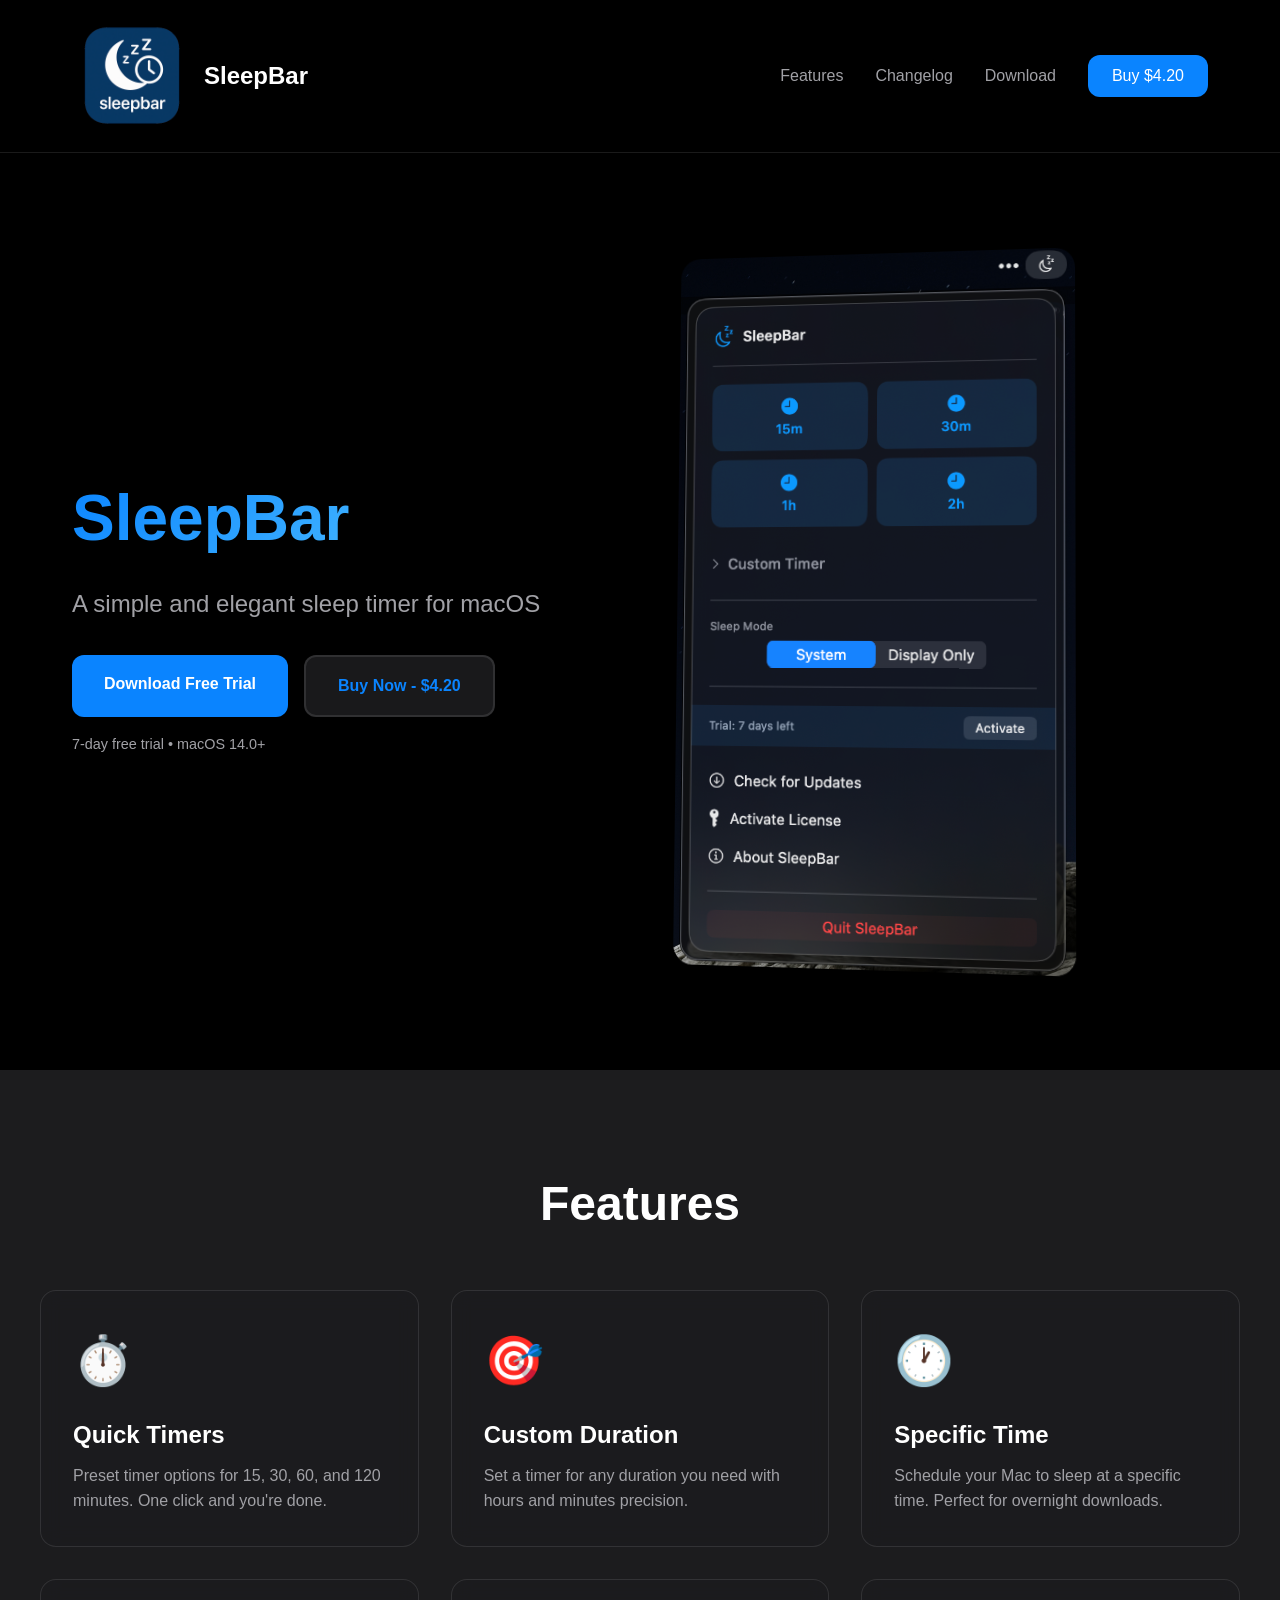
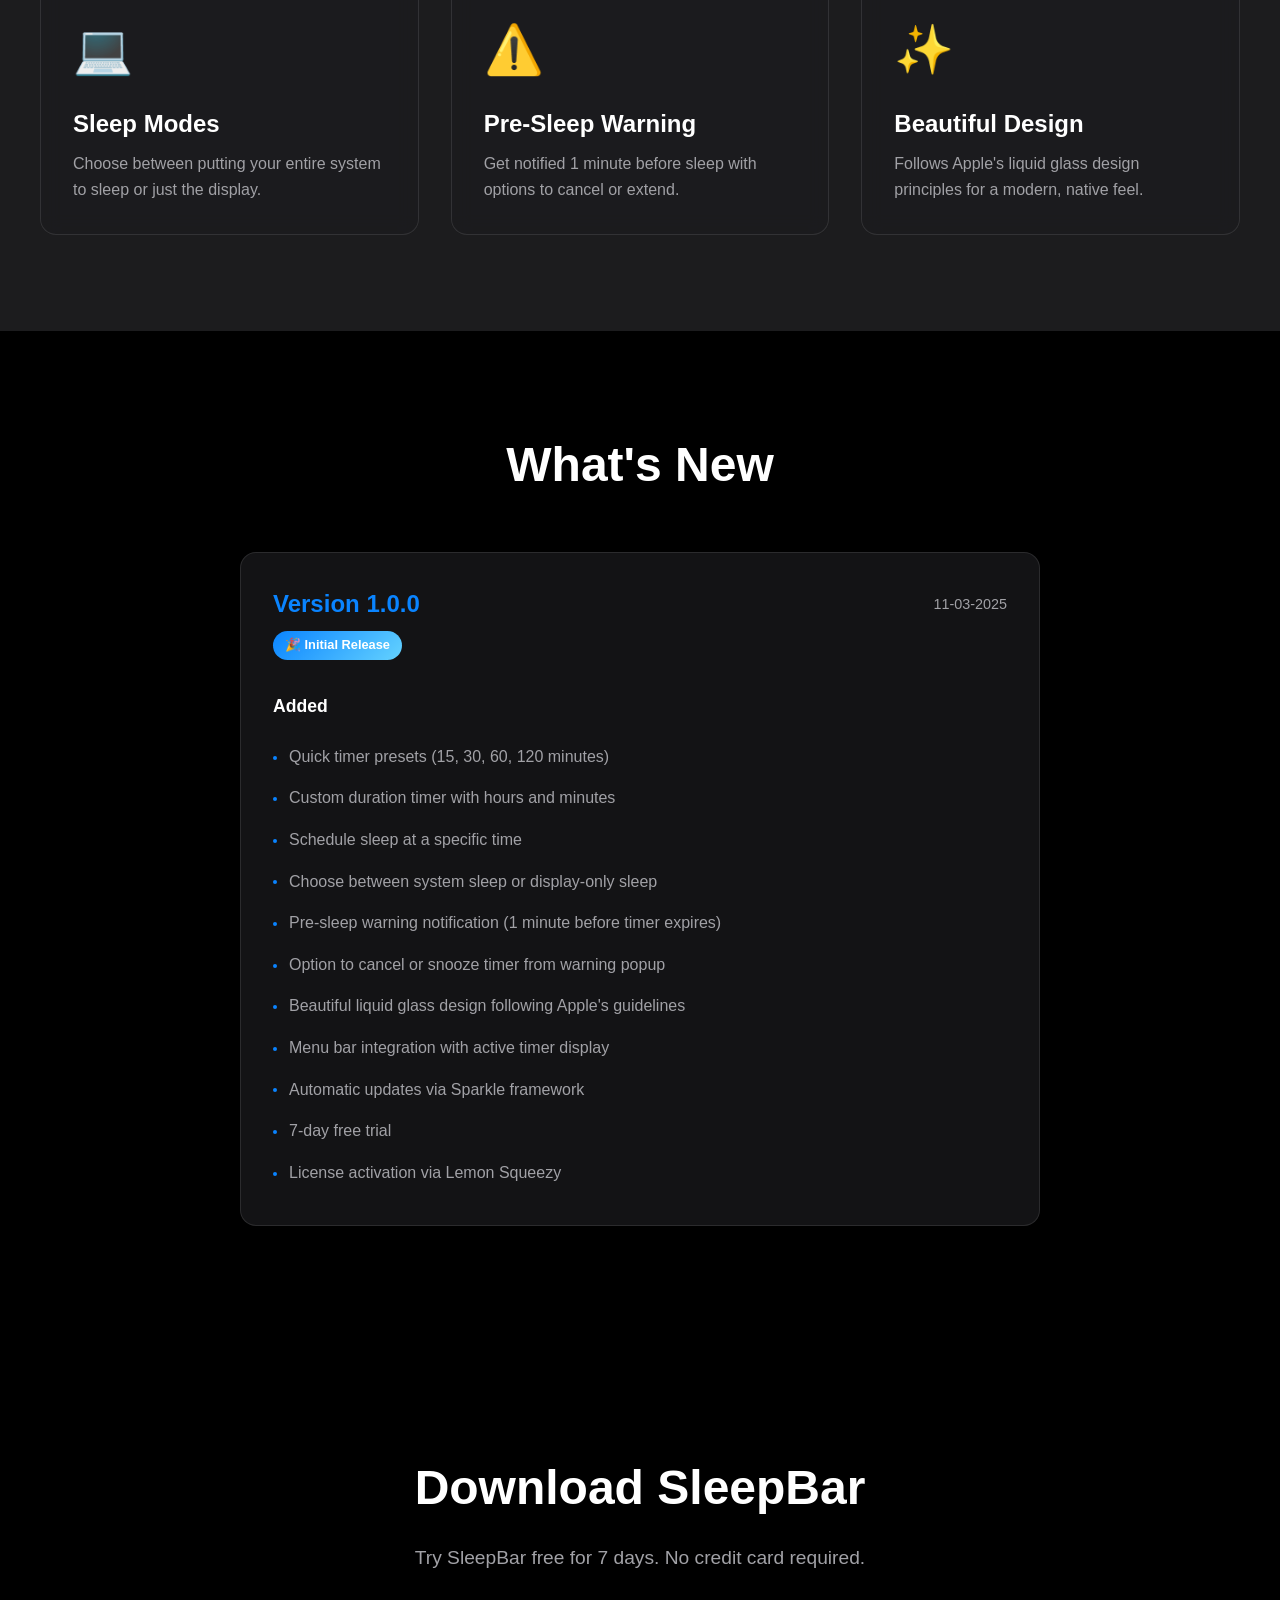
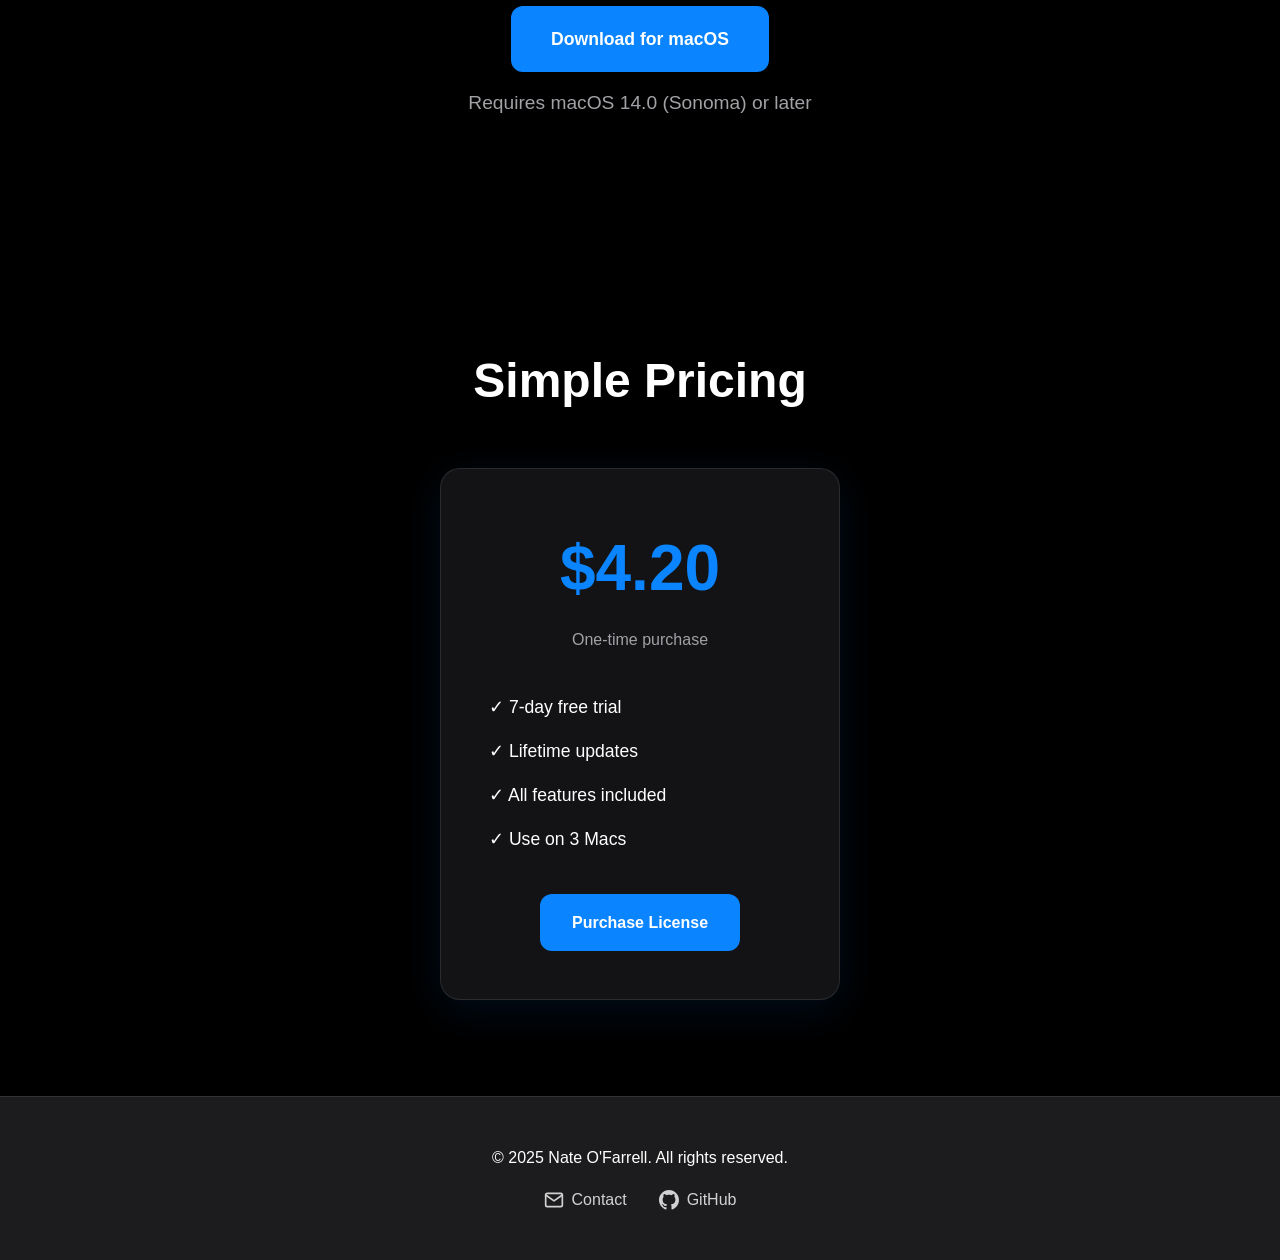
==== commit 95950978: "update links" ====
--- a/index.html
+++ b/index.html
@@ -20,7 +20,7 @@
                 <a href="#features">Features</a>
                 <a href="#changelog">Changelog</a>
                 <a href="#download">Download</a>
-                <a href="https://shop.sleepbar.app/buy/678697" class="cta-button">Buy $4.20</a>
+                <a href="https://shop.sleepbar.app/buy/8089829a-1927-4553-9b16-28aacdcfe904" class="cta-button">Buy $4.20</a>
             </div>
         </nav>
     </header>
@@ -35,7 +35,7 @@
                     <a href="https://github.com/zcpnate/sleepbar/releases/latest/download/SleepBar.dmg" class="primary-button">
                         Download Free Trial
                     </a>
-                    <a href="https://shop.sleepbar.app/buy/678697" class="secondary-button">
+                    <a href="https://shop.sleepbar.app/buy/8089829a-1927-4553-9b16-28aacdcfe904" class="secondary-button">
                         Buy Now - $4.20
                     </a>
                 </div>
@@ -117,7 +117,7 @@
                     <li>✓ All features included</li>
                     <li>✓ Use on 3 Macs</li>
                 </ul>
-                <a href="https://shop.sleepbar.app/buy/678697" class="primary-button">
+                <a href="https://shop.sleepbar.app/buy/8089829a-1927-4553-9b16-28aacdcfe904" class="primary-button">
                     Purchase License
                 </a>
             </div>
--- a/styles.css
+++ b/styles.css
@@ -541,6 +541,7 @@
     .footer-links {
         flex-direction: column;
         gap: 1rem;
-    }
-}
-
+        align-items: center;
+    }
+}
+
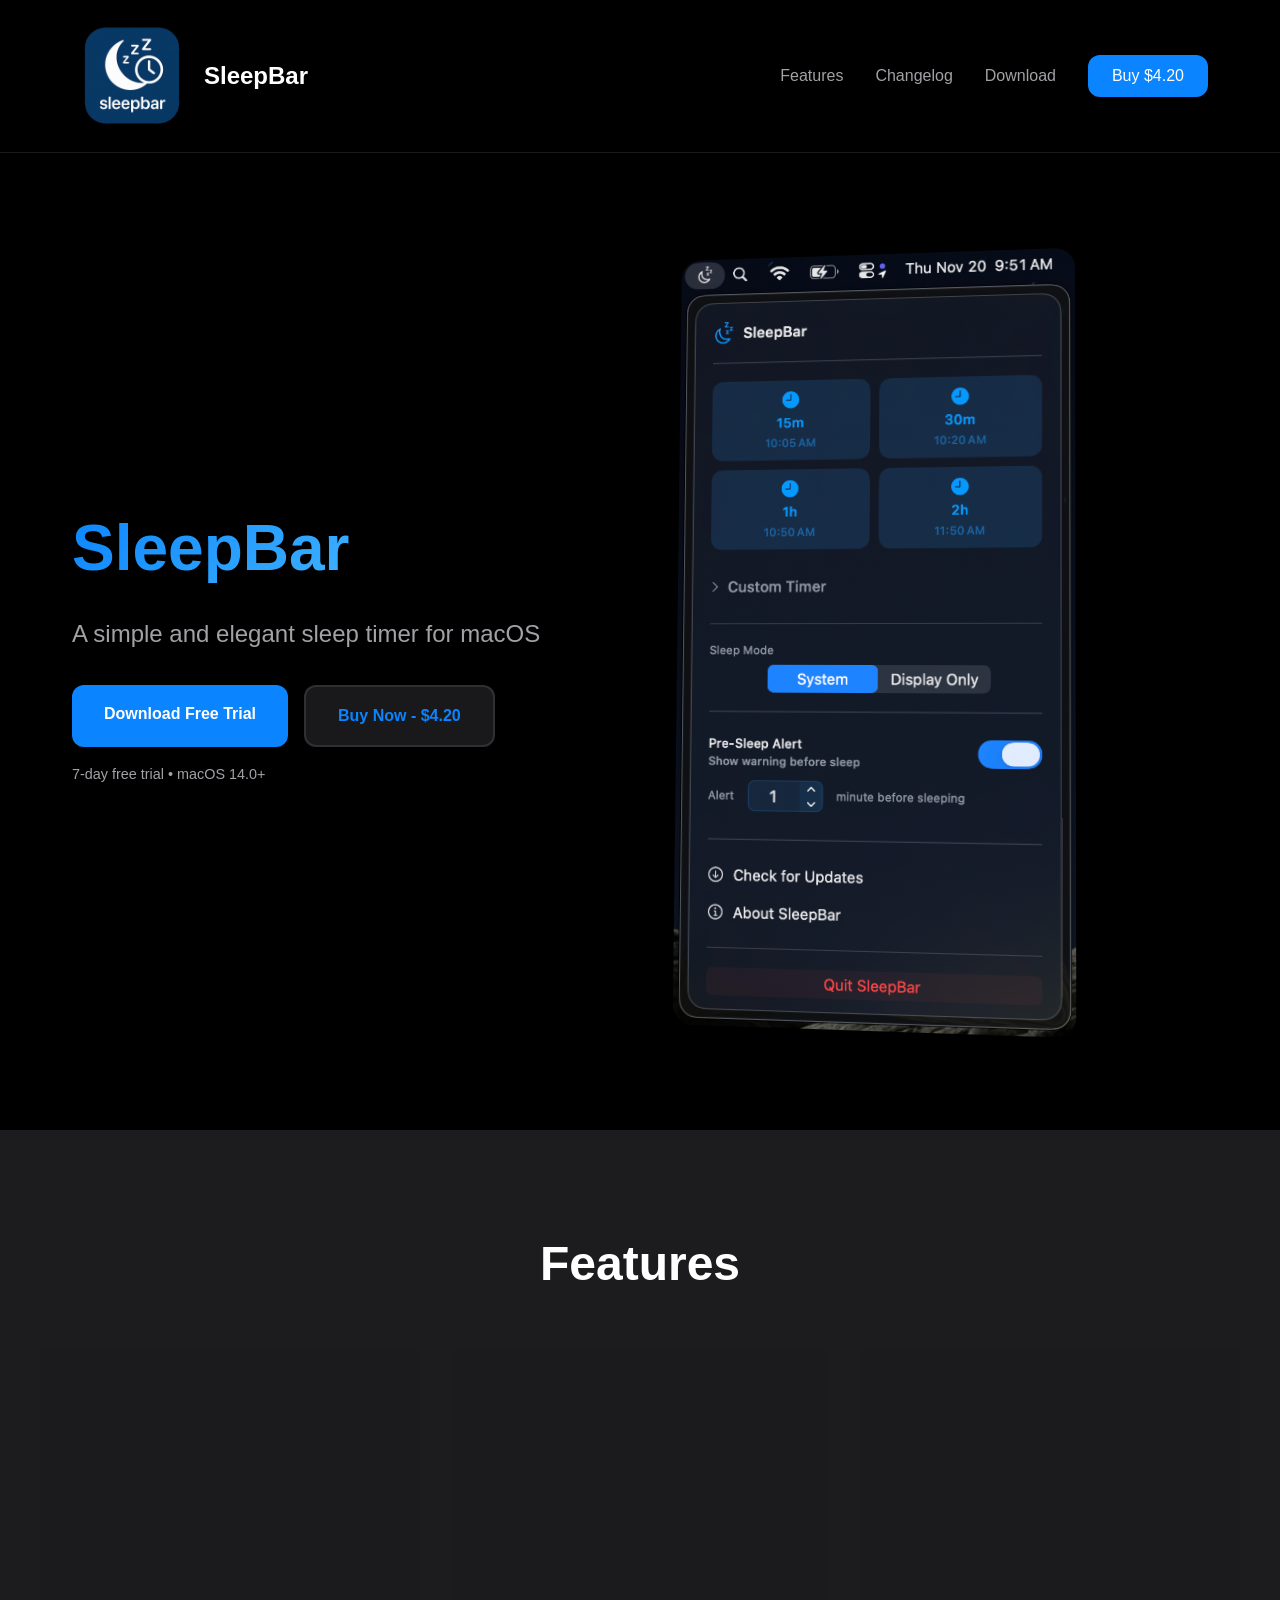
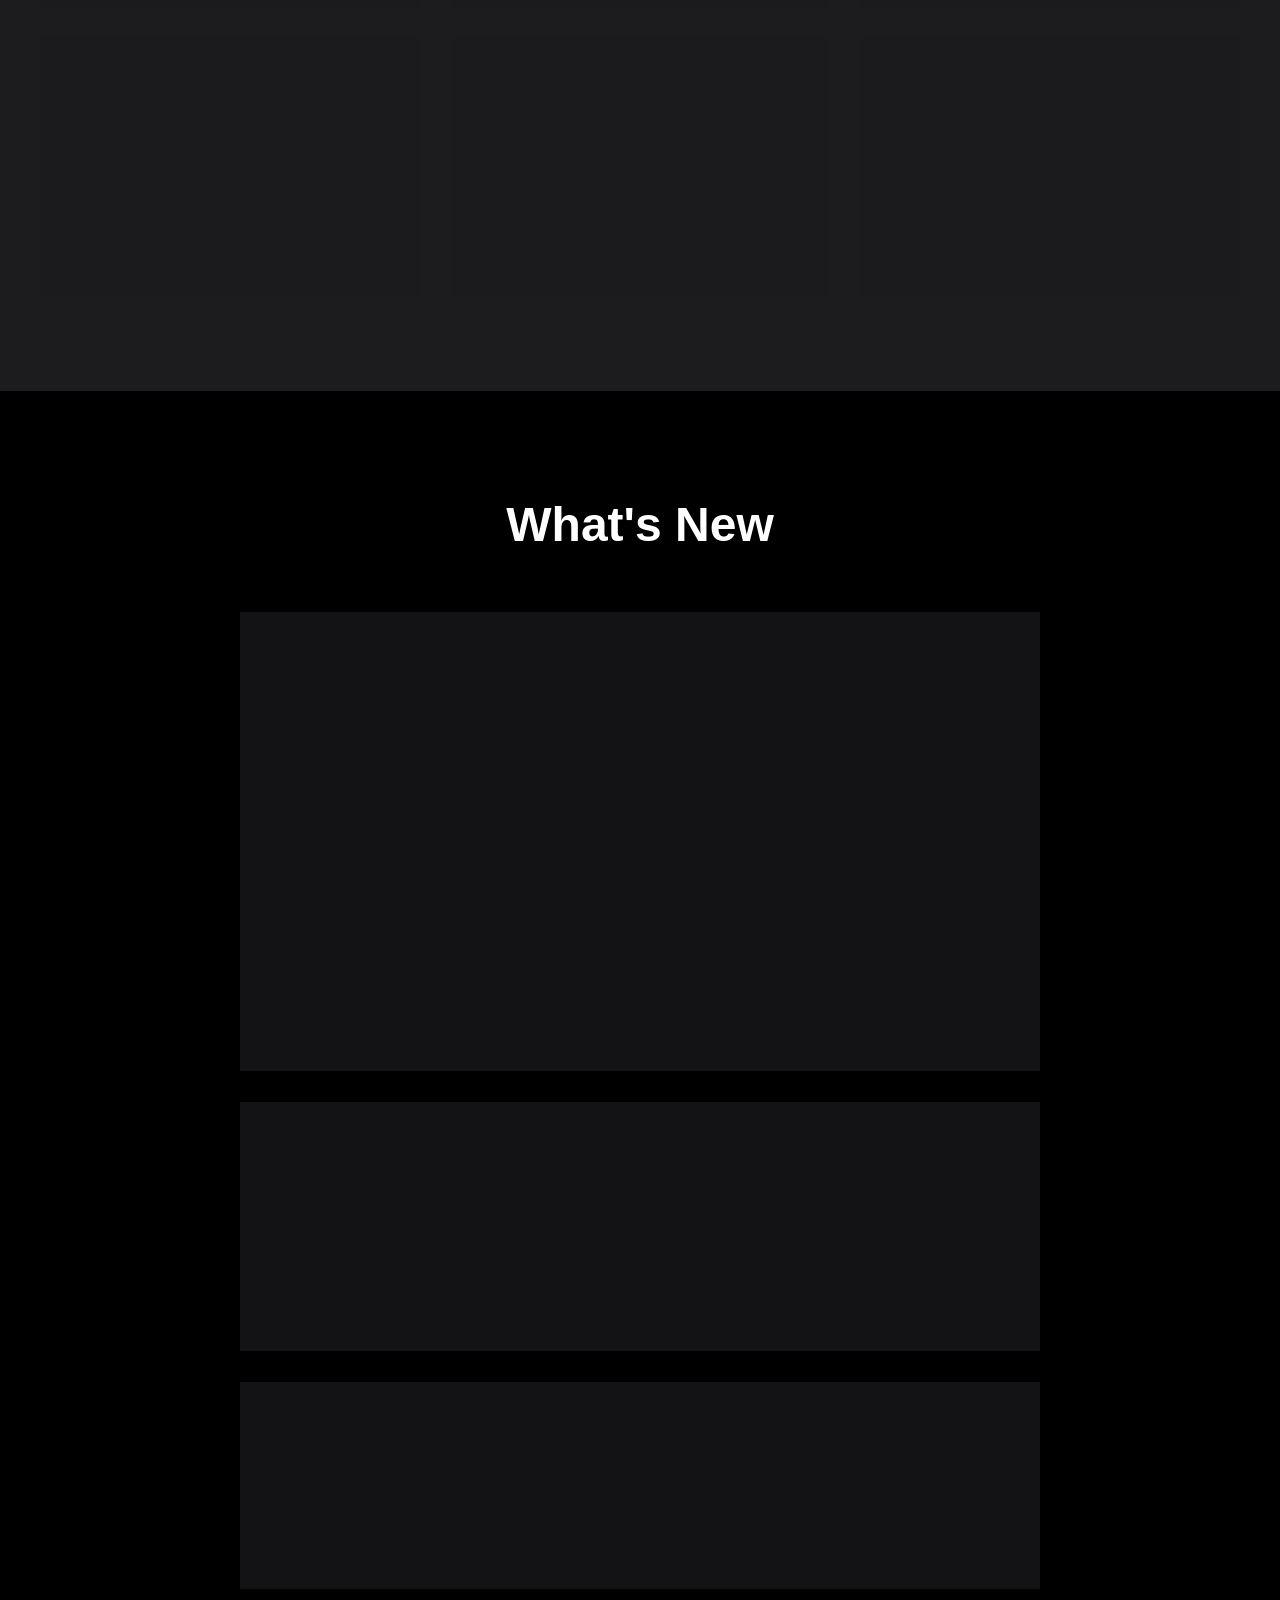
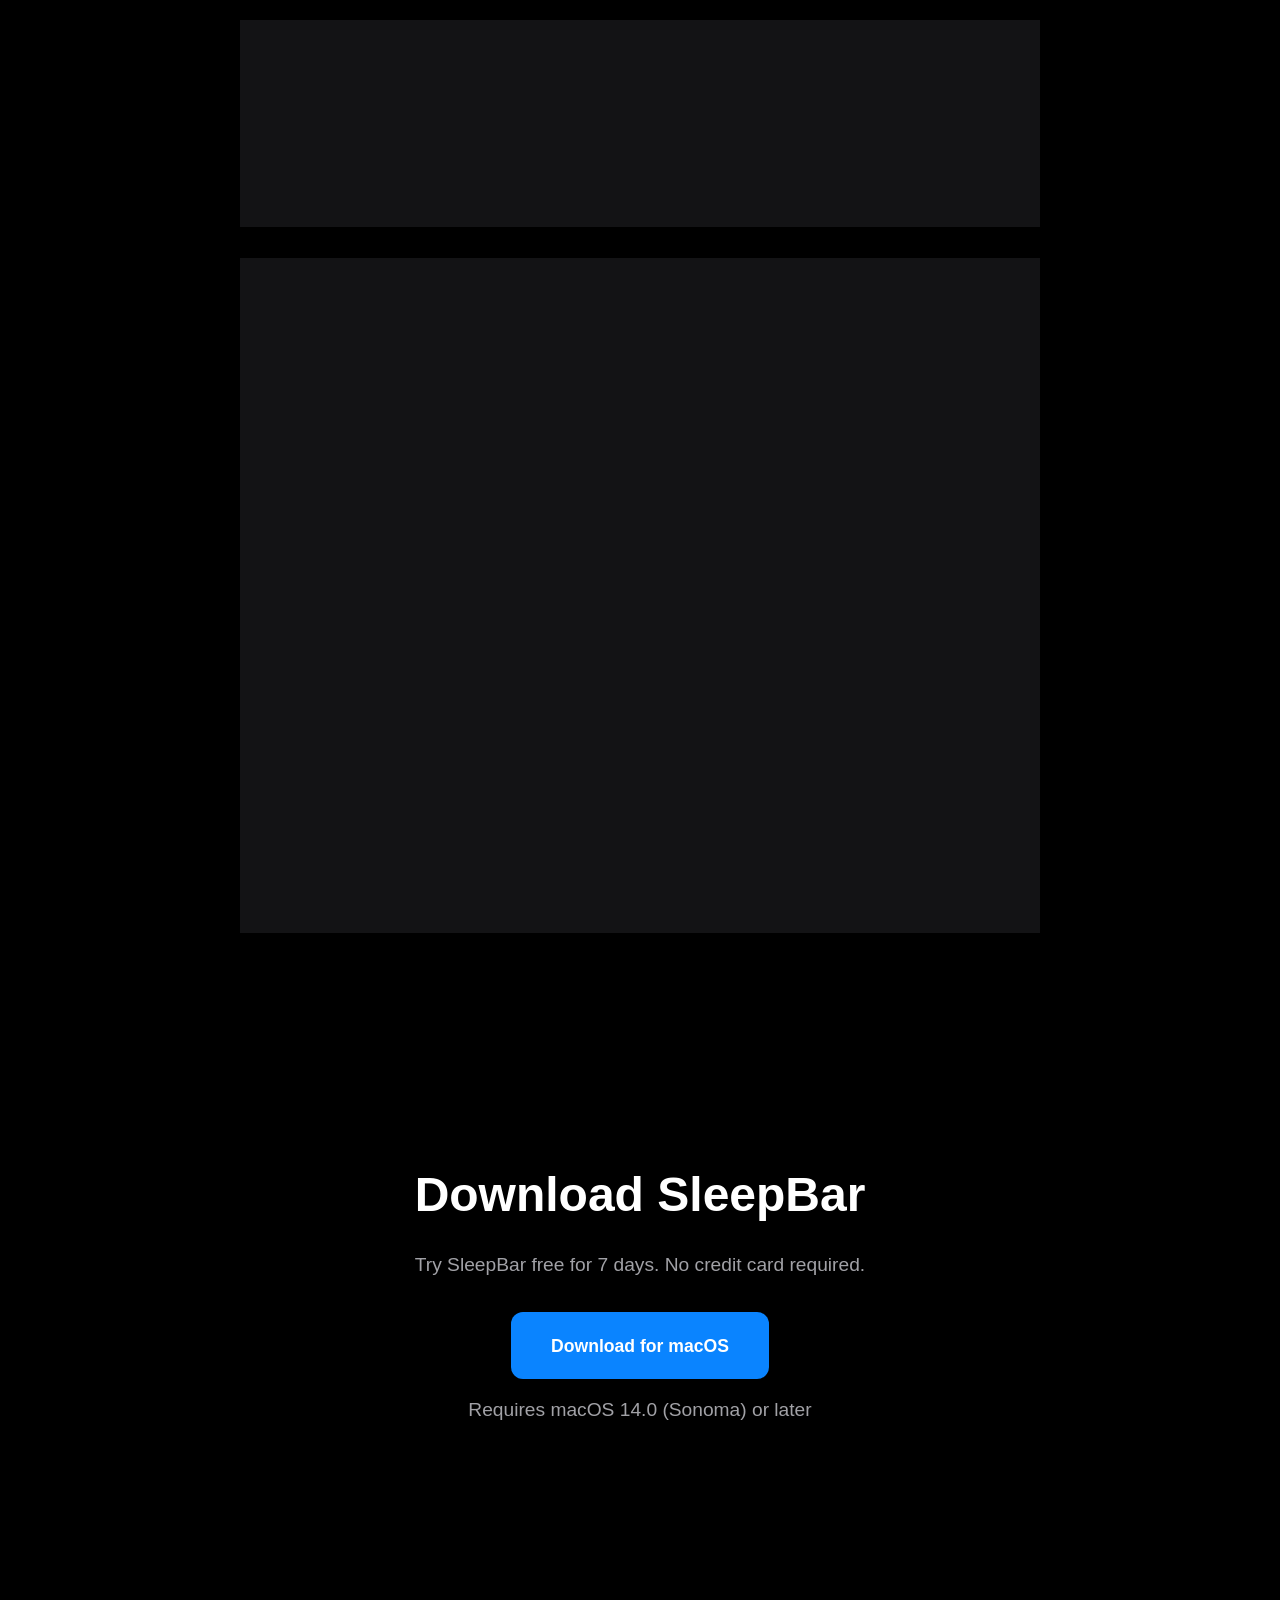
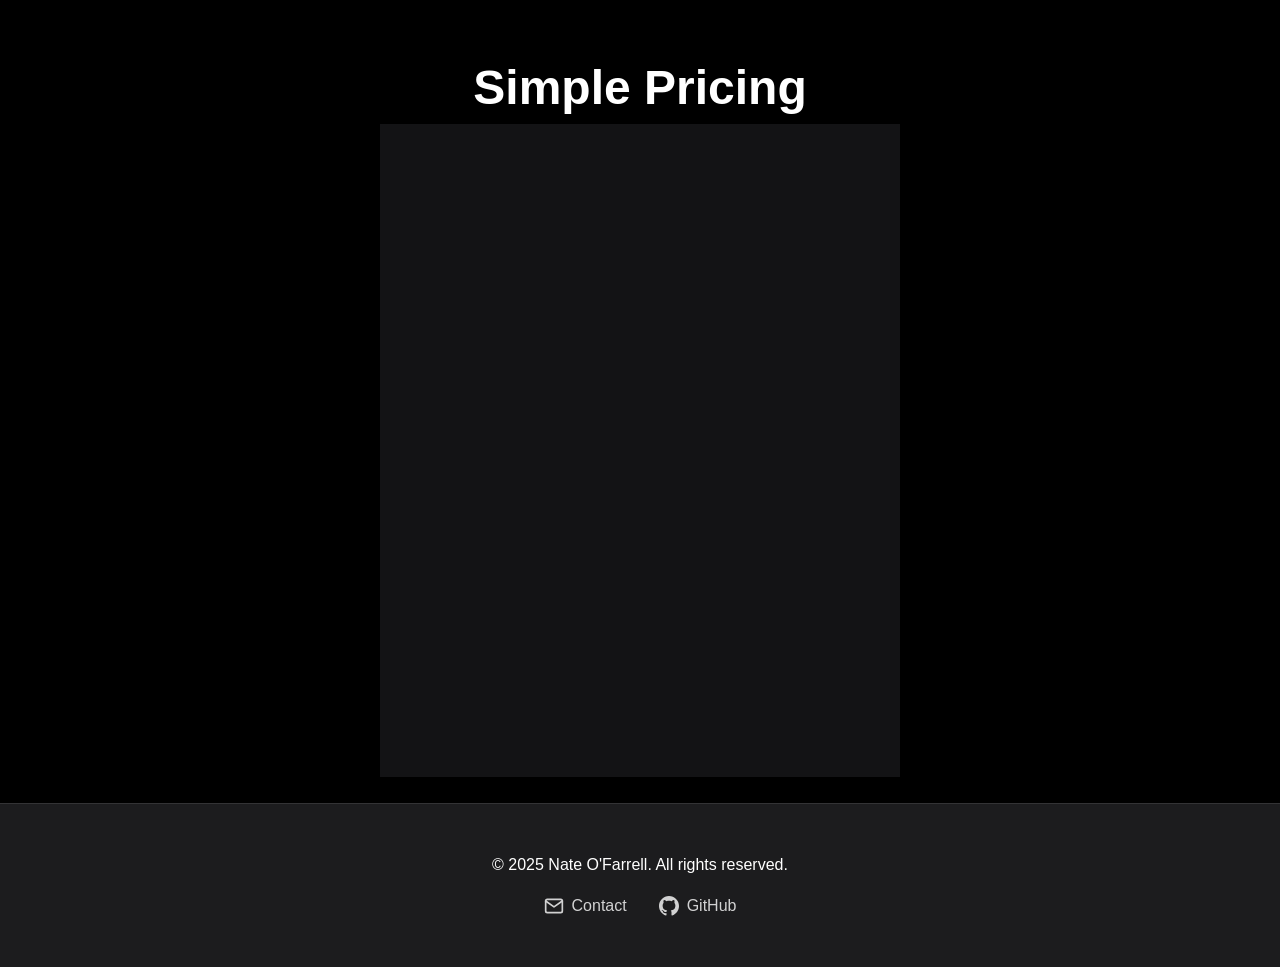
==== commit c6c96878: "v1.0.5 release" ====
--- a/index.html
+++ b/index.html
@@ -159,6 +159,21 @@
             }
         }
 
+        // Convert inline markdown to HTML
+        function parseInlineMarkdown(text) {
+            return text
+                // Bold: **text** or __text__
+                .replace(/\*\*(.+?)\*\*/g, '<strong>$1</strong>')
+                .replace(/__(.+?)__/g, '<strong>$1</strong>')
+                // Italic: *text* or _text_
+                .replace(/\*(.+?)\*/g, '<em>$1</em>')
+                .replace(/_(.+?)_/g, '<em>$1</em>')
+                // Inline code: `code`
+                .replace(/`(.+?)`/g, '<code>$1</code>')
+                // Links: [text](url)
+                .replace(/\[([^\]]+)\]\(([^)]+)\)/g, '<a href="$2" target="_blank">$1</a>');
+        }
+
         function parseChangelog(markdown) {
             const lines = markdown.split('\n');
             let html = '';
@@ -218,7 +233,7 @@
                     }
                     
                     const sectionText = line.replace('### ', '');
-                    html += `<div class="version-badge">${sectionText}</div>`;
+                    html += `<div class="version-badge">${parseInlineMarkdown(sectionText)}</div>`;
                     currentSection = sectionText;
                 }
                 // Subsection: #### Added
@@ -229,7 +244,7 @@
                     }
                     
                     const subsectionText = line.replace('#### ', '');
-                    html += `<div class="changelog-subsection">${subsectionText}</div>`;
+                    html += `<div class="changelog-subsection">${parseInlineMarkdown(subsectionText)}</div>`;
                 }
                 // List items: - Item text
                 else if (line.startsWith('- ')) {
@@ -239,7 +254,7 @@
                     }
                     
                     const itemText = line.replace('- ', '');
-                    html += `<li>${itemText}</li>`;
+                    html += `<li>${parseInlineMarkdown(itemText)}</li>`;
                 }
             }
             
--- a/styles.css
+++ b/styles.css
@@ -320,6 +320,31 @@
     vertical-align: middle;
 }
 
+.changelog-list li strong {
+    color: var(--text-primary);
+    font-weight: 600;
+}
+
+.changelog-list li code {
+    background: rgba(10, 132, 255, 0.15);
+    color: var(--primary-color);
+    padding: 0.15rem 0.4rem;
+    border-radius: 4px;
+    font-family: 'SF Mono', Monaco, 'Courier New', monospace;
+    font-size: 0.9em;
+}
+
+.changelog-list li a {
+    color: var(--primary-color);
+    text-decoration: none;
+    transition: opacity 0.2s;
+}
+
+.changelog-list li a:hover {
+    opacity: 0.8;
+    text-decoration: underline;
+}
+
 .changelog-subsection {
     font-size: 1.1rem;
     font-weight: 600;
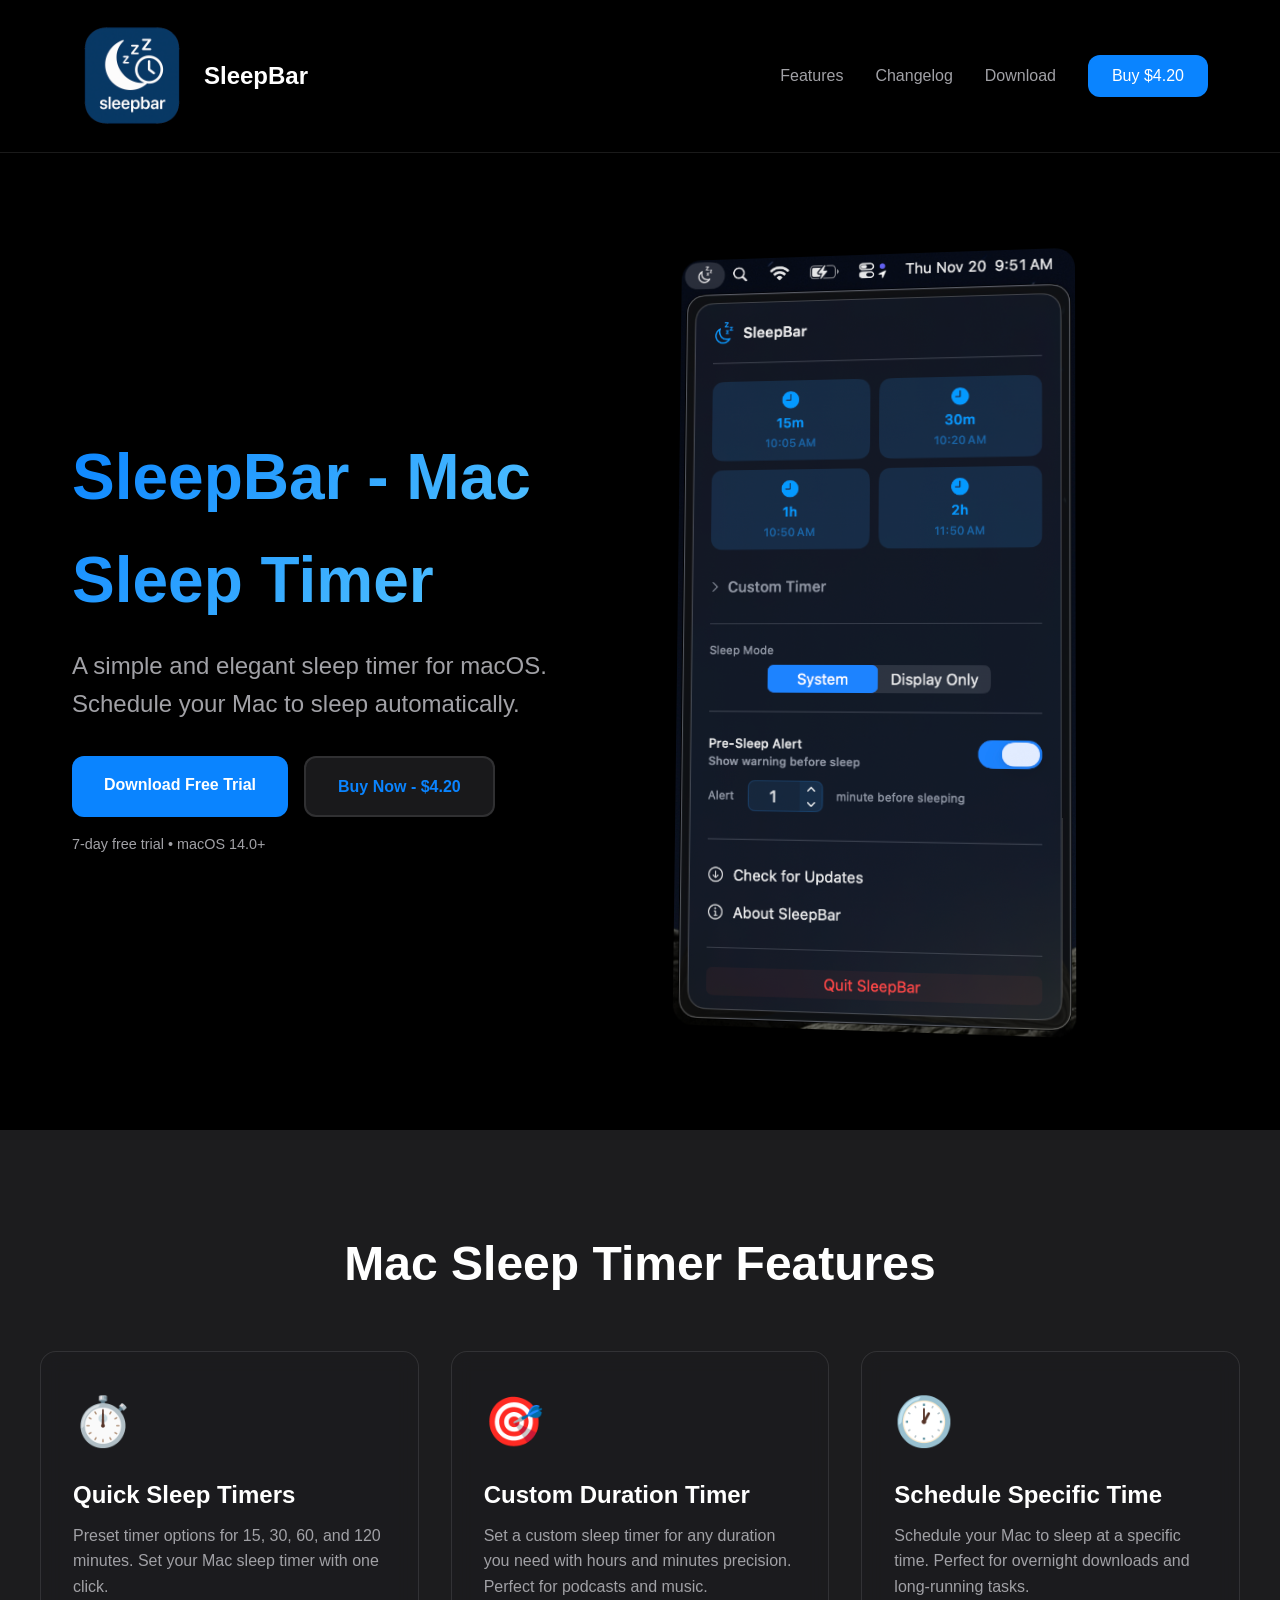
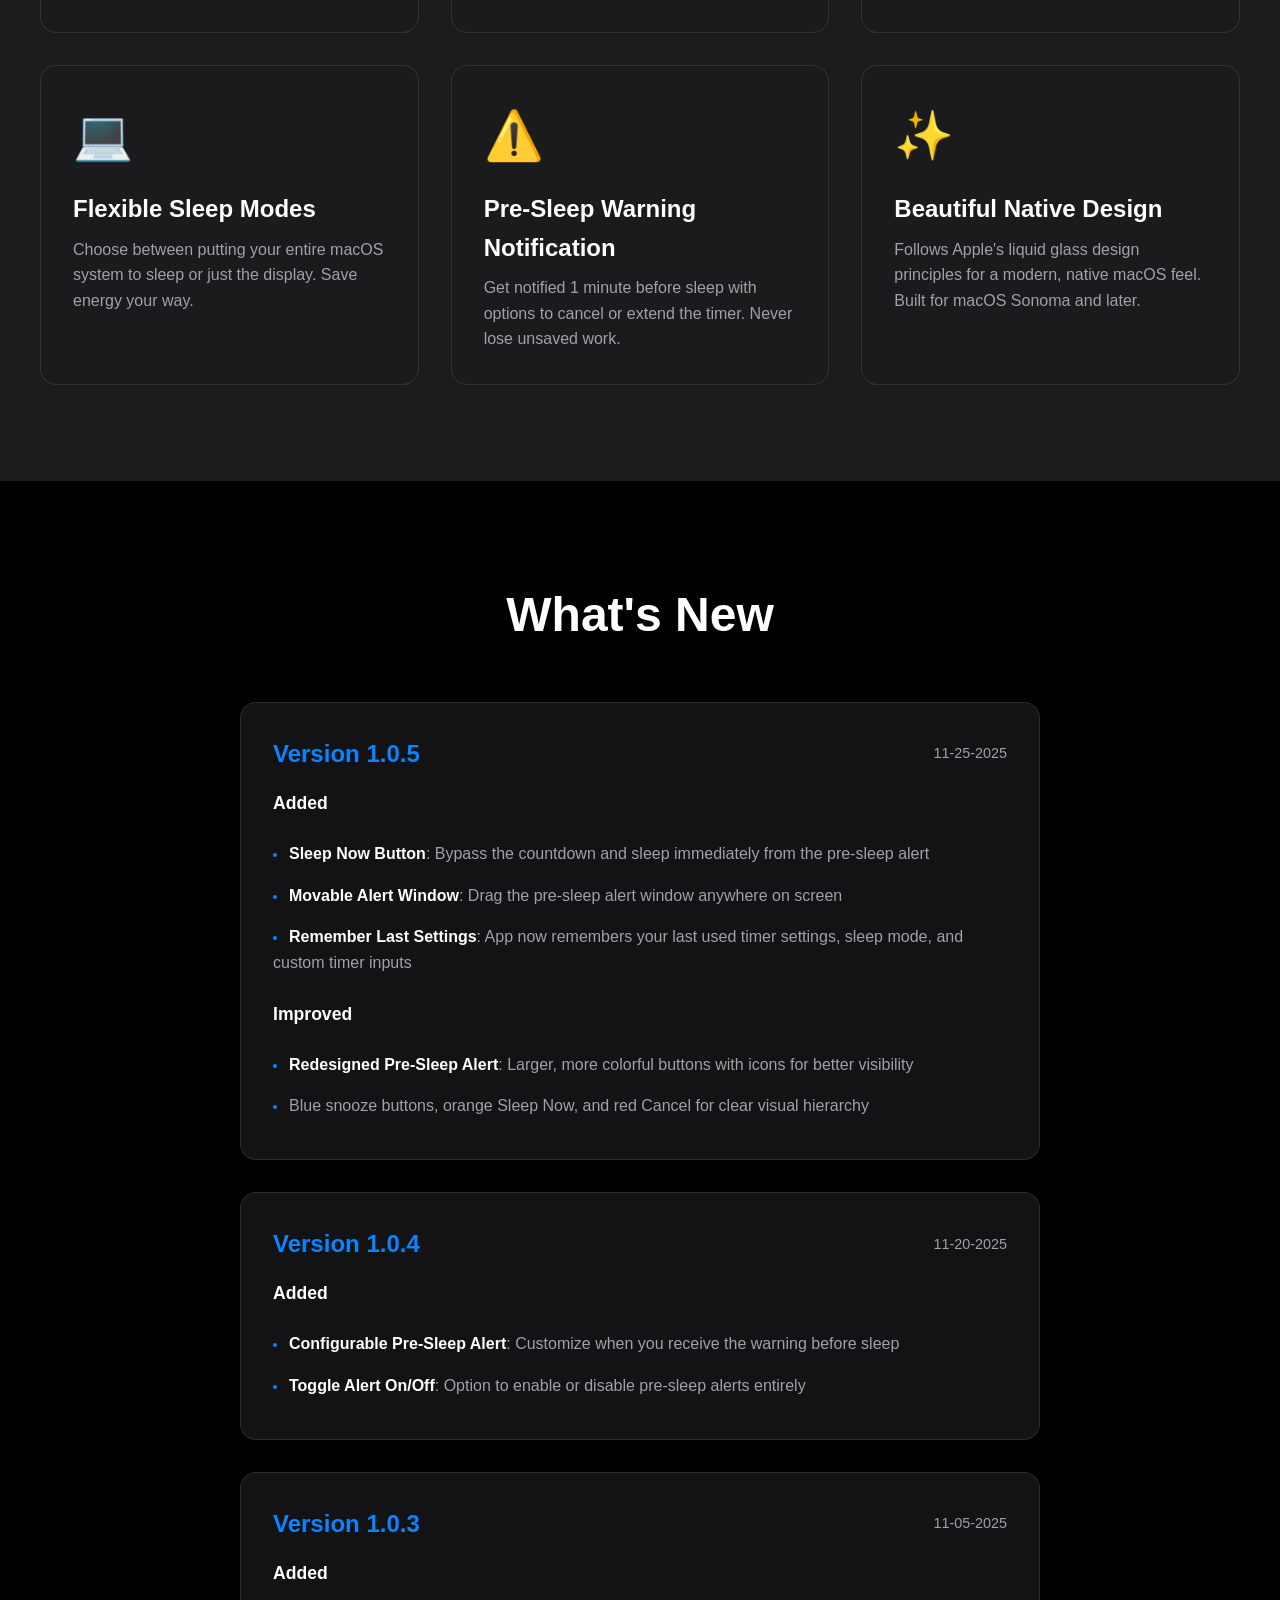
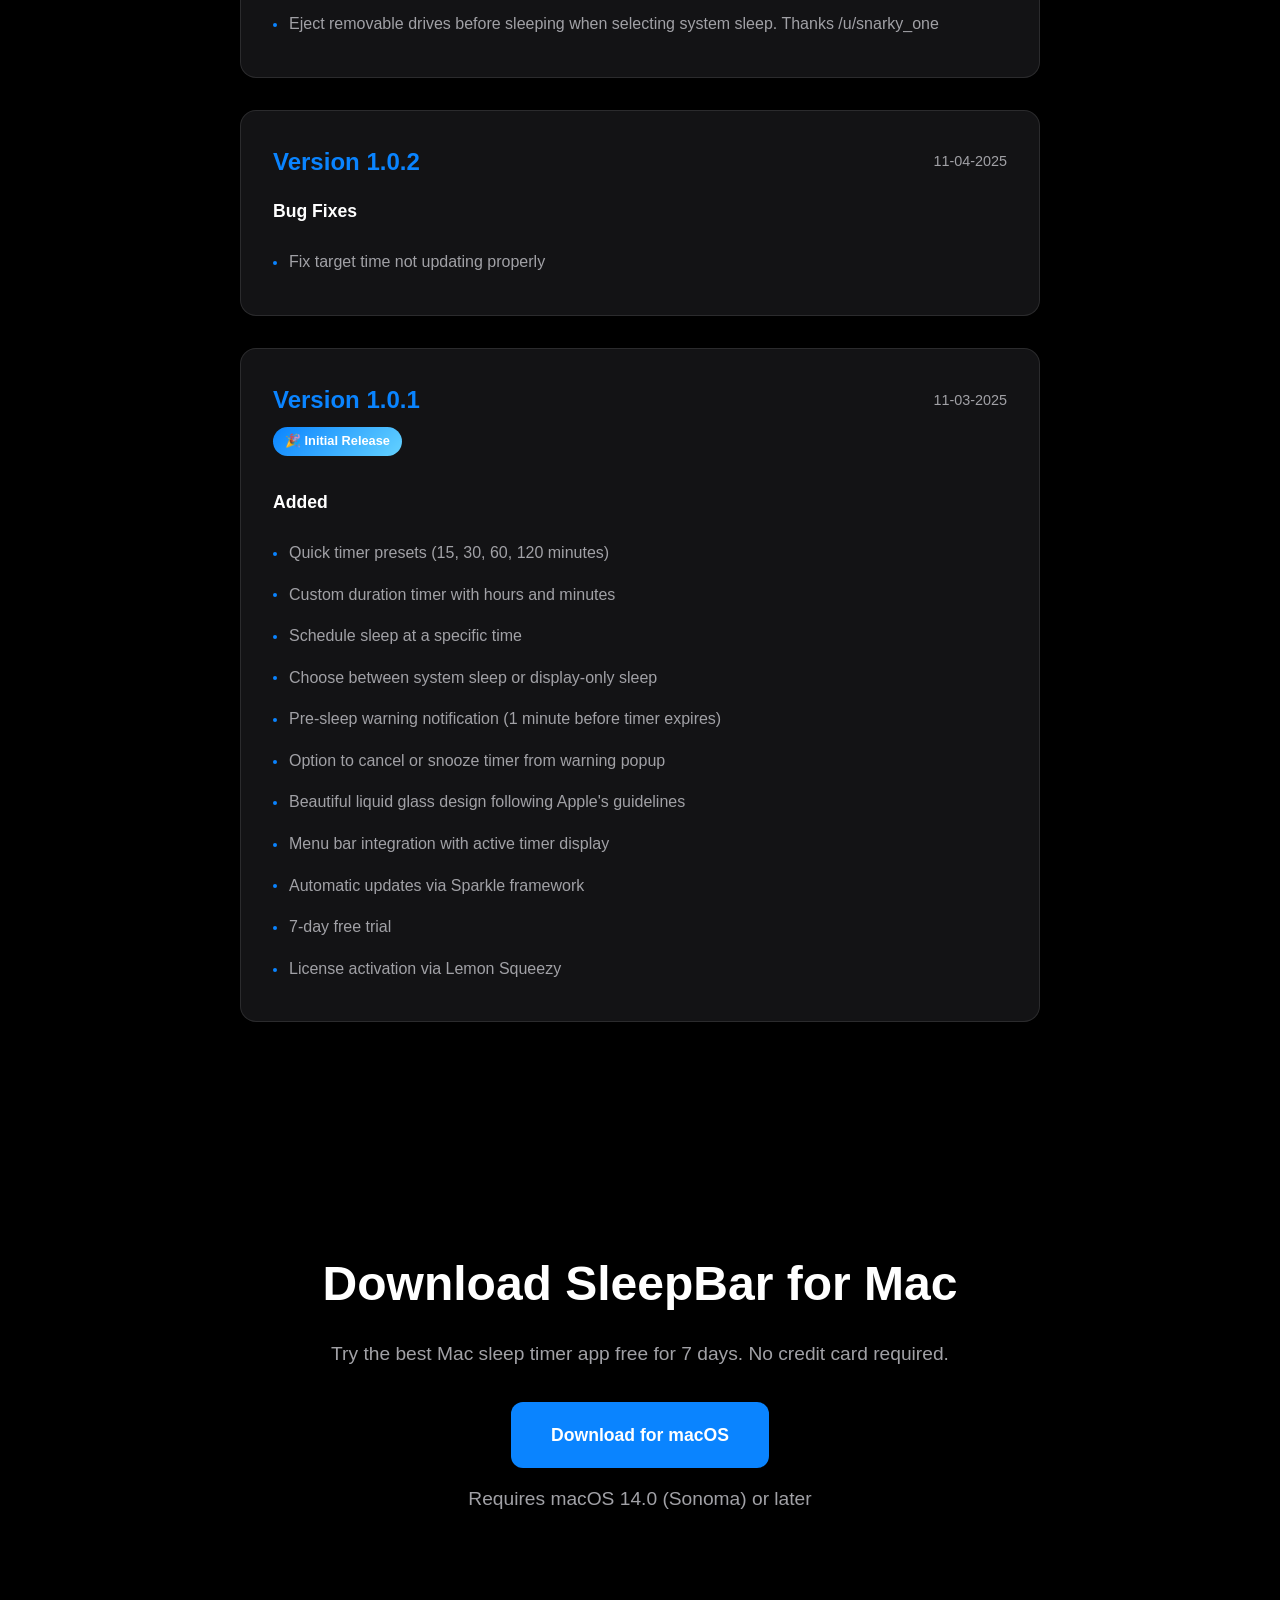
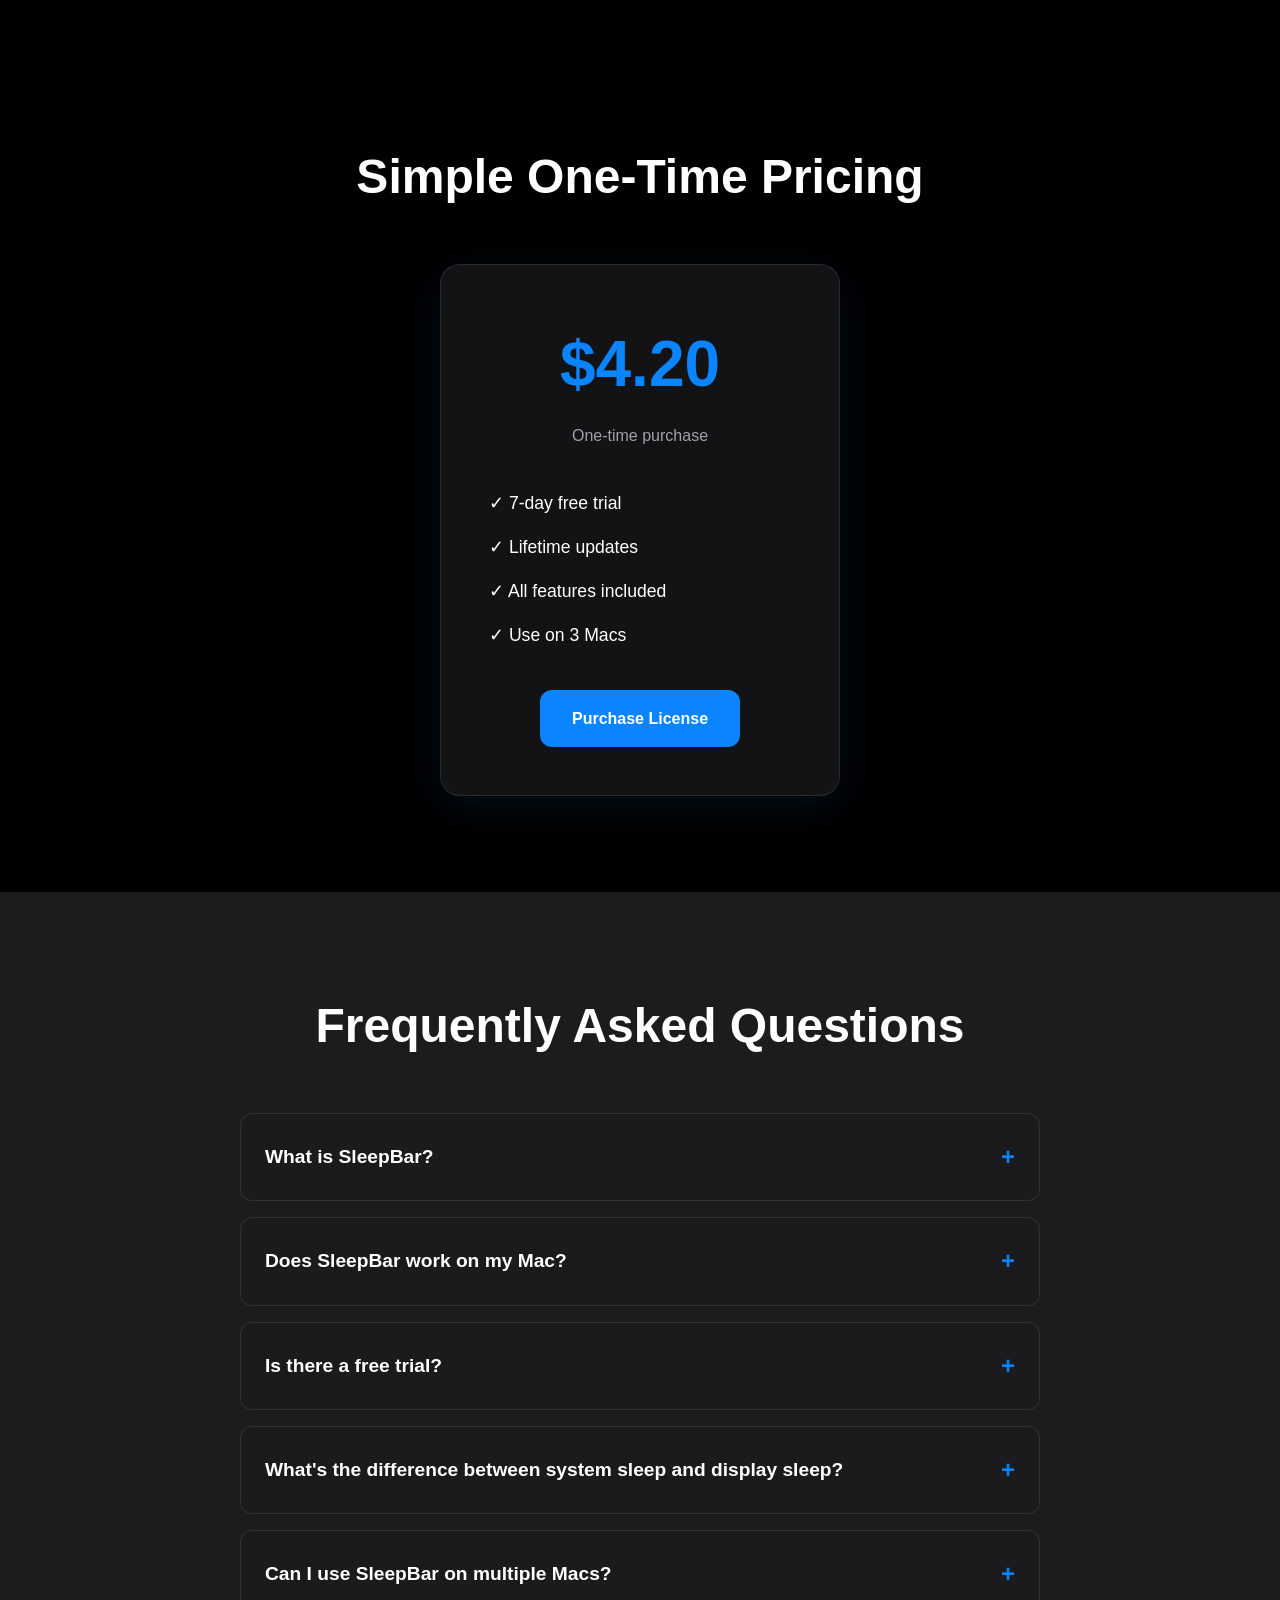
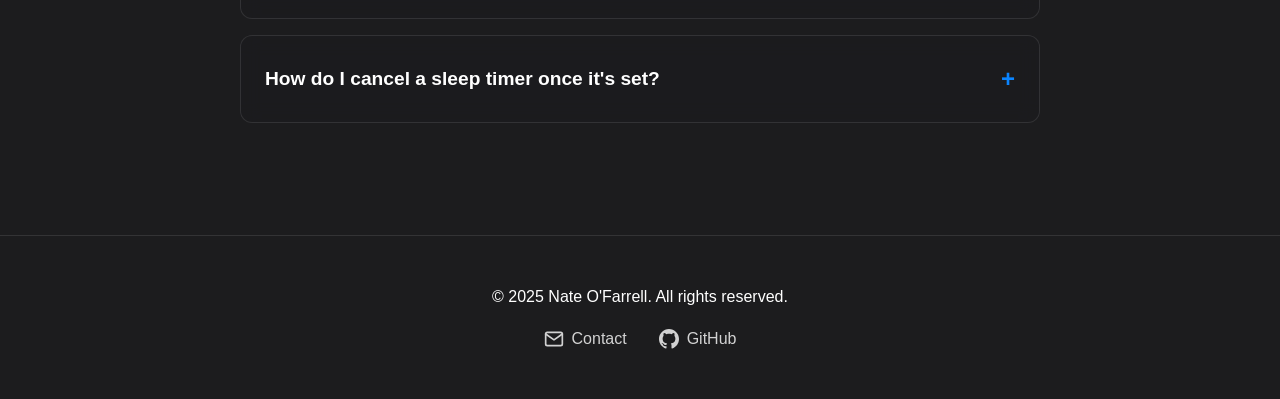
==== commit 16a9d970: "seo updates" ====
--- a/index.html
+++ b/index.html
@@ -3,17 +3,156 @@
 <head>
     <meta charset="UTF-8">
     <meta name="viewport" content="width=device-width, initial-scale=1.0">
-    <title>SleepBar - Beautiful Sleep Timer for Mac</title>
-    <meta name="description" content="A simple and elegant sleep timer for macOS. Set your Mac to sleep at a specific time or after a duration.">
+    
+    <!-- Primary Meta Tags -->
+    <title>SleepBar - Beautiful Sleep Timer for Mac | Schedule macOS Sleep Timer</title>
+    <meta name="title" content="SleepBar - Beautiful Sleep Timer for Mac | Schedule macOS Sleep Timer">
+    <meta name="description" content="A simple and elegant sleep timer for macOS. Set your Mac to sleep at a specific time or after a duration. Perfect for overnight downloads, podcasts, and energy savings. 7-day free trial.">
+    <meta name="keywords" content="mac sleep timer, macos sleep timer, sleep scheduler mac, mac auto sleep, macOS timer, sleep timer app, mac menu bar app, macOS Sonoma app, mac utility app">
+    <meta name="author" content="Nate O'Farrell">
+    <meta name="theme-color" content="#007AFF">
+    <link rel="canonical" href="https://sleepbar.app/">
+    
+    <!-- Open Graph / Facebook -->
+    <meta property="og:type" content="website">
+    <meta property="og:url" content="https://sleepbar.app/">
+    <meta property="og:title" content="SleepBar - Beautiful Sleep Timer for Mac">
+    <meta property="og:description" content="A simple and elegant sleep timer for macOS. Set your Mac to sleep at a specific time or after a duration. Perfect for overnight downloads, podcasts, and energy savings.">
+    <meta property="og:image" content="https://sleepbar.app/media/app.png">
+    <meta property="og:site_name" content="SleepBar">
+    <meta property="og:locale" content="en_US">
+    
+    <!-- Twitter Card -->
+    <meta name="twitter:card" content="summary_large_image">
+    <meta name="twitter:url" content="https://sleepbar.app/">
+    <meta name="twitter:title" content="SleepBar - Beautiful Sleep Timer for Mac">
+    <meta name="twitter:description" content="A simple and elegant sleep timer for macOS. Set your Mac to sleep at a specific time or after a duration.">
+    <meta name="twitter:image" content="https://sleepbar.app/media/app.png">
+    
+    <!-- Favicon -->
     <link rel="icon" href="media/icon.png" type="image/png">
     <link rel="apple-touch-icon" href="media/icon.png">
+    
+    <!-- Stylesheet -->
     <link rel="stylesheet" href="styles.css">
+    
+    <!-- Structured Data (JSON-LD) -->
+    <script type="application/ld+json">
+    {
+      "@context": "https://schema.org",
+      "@type": "SoftwareApplication",
+      "name": "SleepBar",
+      "operatingSystem": "macOS 14.0 or later",
+      "applicationCategory": "UtilitiesApplication",
+      "offers": {
+        "@type": "Offer",
+        "price": "4.20",
+        "priceCurrency": "USD"
+      },
+      "aggregateRating": {
+        "@type": "AggregateRating",
+        "ratingValue": "5",
+        "ratingCount": "1"
+      },
+      "description": "A simple and elegant sleep timer for macOS. Set your Mac to sleep at a specific time or after a duration.",
+      "screenshot": "https://sleepbar.app/media/app.png",
+      "downloadUrl": "https://github.com/zcpnate/sleepbar/releases/latest/download/SleepBar.dmg",
+      "softwareVersion": "1.0",
+      "author": {
+        "@type": "Person",
+        "name": "Nate O'Farrell"
+      },
+      "publisher": {
+        "@type": "Organization",
+        "name": "SleepBar",
+        "logo": {
+          "@type": "ImageObject",
+          "url": "https://sleepbar.app/media/icon.png"
+        }
+      }
+    }
+    </script>
+    
+    <script type="application/ld+json">
+    {
+      "@context": "https://schema.org",
+      "@type": "Organization",
+      "name": "SleepBar",
+      "url": "https://sleepbar.app",
+      "logo": "https://sleepbar.app/media/icon.png",
+      "contactPoint": {
+        "@type": "ContactPoint",
+        "email": "hi@sleepbar.app",
+        "contactType": "Customer Support"
+      },
+      "sameAs": [
+        "https://github.com/zcpnate/sleepbar"
+      ]
+    }
+    </script>
+    
+    <script type="application/ld+json">
+    {
+      "@context": "https://schema.org",
+      "@type": "FAQPage",
+      "mainEntity": [
+        {
+          "@type": "Question",
+          "name": "What is SleepBar?",
+          "acceptedAnswer": {
+            "@type": "Answer",
+            "text": "SleepBar is a Mac sleep timer app that allows you to schedule your macOS computer to sleep automatically after a set duration or at a specific time. It's perfect for listening to music before bed, managing overnight downloads, or saving energy."
+          }
+        },
+        {
+          "@type": "Question",
+          "name": "Does SleepBar work on my Mac?",
+          "acceptedAnswer": {
+            "@type": "Answer",
+            "text": "SleepBar requires macOS 14.0 (Sonoma) or later. It works on all modern Macs including MacBook Air, MacBook Pro, iMac, Mac Mini, Mac Studio, and Mac Pro running compatible versions of macOS."
+          }
+        },
+        {
+          "@type": "Question",
+          "name": "Is there a free trial?",
+          "acceptedAnswer": {
+            "@type": "Answer",
+            "text": "Yes! SleepBar offers a 7-day free trial with full access to all features. No credit card is required to start your trial. Simply download and start using the app."
+          }
+        },
+        {
+          "@type": "Question",
+          "name": "What's the difference between system sleep and display sleep?",
+          "acceptedAnswer": {
+            "@type": "Answer",
+            "text": "System sleep puts your entire Mac into a low-power state, closing all apps and stopping all processes. Display sleep only turns off your screen while keeping your Mac running, perfect for downloads or background tasks."
+          }
+        },
+        {
+          "@type": "Question",
+          "name": "Can I use SleepBar on multiple Macs?",
+          "acceptedAnswer": {
+            "@type": "Answer",
+            "text": "Yes! Your $4.20 one-time purchase license allows you to use SleepBar on up to 3 Macs. The license includes lifetime updates at no additional cost."
+          }
+        },
+        {
+          "@type": "Question",
+          "name": "How do I cancel a sleep timer once it's set?",
+          "acceptedAnswer": {
+            "@type": "Answer",
+            "text": "Simply click the SleepBar icon in your menu bar and you'll see options to cancel or modify your active timer. You'll also receive a notification 1 minute before sleep with the option to cancel."
+          }
+        }
+      ]
+    }
+    </script>
 </head>
 <body>
     <header>
         <nav>
             <div class="logo">
-                <img src="media/icon.png" alt="SleepBar" class="logo-icon">
+                <img src="media/icon.png" alt="SleepBar Mac Sleep Timer App Logo" class="logo-icon">
                 SleepBar
             </div>
             <div class="nav-links">
@@ -29,8 +168,8 @@
         <!-- Hero Section -->
         <section class="hero">
             <div class="hero-content">
-                <h1>SleepBar</h1>
-                <p class="tagline">A simple and elegant sleep timer for macOS</p>
+                <h1>SleepBar - Mac Sleep Timer</h1>
+                <p class="tagline">A simple and elegant sleep timer for macOS. Schedule your Mac to sleep automatically.</p>
                 <div class="hero-buttons">
                     <a href="https://github.com/zcpnate/sleepbar/releases/latest/download/SleepBar.dmg" class="primary-button">
                         Download Free Trial
@@ -43,44 +182,44 @@
             </div>
             <div class="hero-image">
                 <div class="app-preview">
-                    <img src="media/app.png" alt="SleepBar Interface" class="app-screenshot">
+                    <img src="media/app.png" alt="SleepBar macOS menu bar app interface showing sleep timer options with quick presets, custom duration, and scheduled sleep time controls" class="app-screenshot">
                 </div>
             </div>
         </section>
 
         <!-- Features Section -->
         <section id="features" class="features">
-            <h2>Features</h2>
+            <h2>Mac Sleep Timer Features</h2>
             <div class="features-grid">
                 <div class="feature">
                     <div class="feature-icon">⏱️</div>
-                    <h3>Quick Timers</h3>
-                    <p>Preset timer options for 15, 30, 60, and 120 minutes. One click and you're done.</p>
+                    <h3>Quick Sleep Timers</h3>
+                    <p>Preset timer options for 15, 30, 60, and 120 minutes. Set your Mac sleep timer with one click.</p>
                 </div>
                 <div class="feature">
                     <div class="feature-icon">🎯</div>
-                    <h3>Custom Duration</h3>
-                    <p>Set a timer for any duration you need with hours and minutes precision.</p>
+                    <h3>Custom Duration Timer</h3>
+                    <p>Set a custom sleep timer for any duration you need with hours and minutes precision. Perfect for podcasts and music.</p>
                 </div>
                 <div class="feature">
                     <div class="feature-icon">🕐</div>
-                    <h3>Specific Time</h3>
-                    <p>Schedule your Mac to sleep at a specific time. Perfect for overnight downloads.</p>
+                    <h3>Schedule Specific Time</h3>
+                    <p>Schedule your Mac to sleep at a specific time. Perfect for overnight downloads and long-running tasks.</p>
                 </div>
                 <div class="feature">
                     <div class="feature-icon">💻</div>
-                    <h3>Sleep Modes</h3>
-                    <p>Choose between putting your entire system to sleep or just the display.</p>
+                    <h3>Flexible Sleep Modes</h3>
+                    <p>Choose between putting your entire macOS system to sleep or just the display. Save energy your way.</p>
                 </div>
                 <div class="feature">
                     <div class="feature-icon">⚠️</div>
-                    <h3>Pre-Sleep Warning</h3>
-                    <p>Get notified 1 minute before sleep with options to cancel or extend.</p>
+                    <h3>Pre-Sleep Warning Notification</h3>
+                    <p>Get notified 1 minute before sleep with options to cancel or extend the timer. Never lose unsaved work.</p>
                 </div>
                 <div class="feature">
                     <div class="feature-icon">✨</div>
-                    <h3>Beautiful Design</h3>
-                    <p>Follows Apple's liquid glass design principles for a modern, native feel.</p>
+                    <h3>Beautiful Native Design</h3>
+                    <p>Follows Apple's liquid glass design principles for a modern, native macOS feel. Built for macOS Sonoma and later.</p>
                 </div>
             </div>
         </section>
@@ -95,8 +234,8 @@
 
         <!-- Download Section -->
         <section id="download" class="download">
-            <h2>Download SleepBar</h2>
-            <p>Try SleepBar free for 7 days. No credit card required.</p>
+            <h2>Download SleepBar for Mac</h2>
+            <p>Try the best Mac sleep timer app free for 7 days. No credit card required.</p>
             <div class="download-buttons">
                 <a href="https://github.com/zcpnate/sleepbar/releases/latest/download/SleepBar.dmg" class="primary-button large">
                     Download for macOS
@@ -107,7 +246,7 @@
 
         <!-- Pricing Section -->
         <section class="pricing">
-            <h2>Simple Pricing</h2>
+            <h2>Simple One-Time Pricing</h2>
             <div class="pricing-card">
                 <div class="price">$4.20</div>
                 <p class="price-subtext">One-time purchase</p>
@@ -120,6 +259,37 @@
                 <a href="https://shop.sleepbar.app/buy/8089829a-1927-4553-9b16-28aacdcfe904" class="primary-button">
                     Purchase License
                 </a>
+            </div>
+        </section>
+
+        <!-- FAQ Section -->
+        <section class="faq">
+            <h2>Frequently Asked Questions</h2>
+            <div class="faq-container">
+                <details class="faq-item">
+                    <summary>What is SleepBar?</summary>
+                    <p>SleepBar is a Mac sleep timer app that allows you to schedule your macOS computer to sleep automatically after a set duration or at a specific time. It's perfect for listening to music before bed, managing overnight downloads, or saving energy.</p>
+                </details>
+                <details class="faq-item">
+                    <summary>Does SleepBar work on my Mac?</summary>
+                    <p>SleepBar requires macOS 14.0 (Sonoma) or later. It works on all modern Macs including MacBook Air, MacBook Pro, iMac, Mac Mini, Mac Studio, and Mac Pro running compatible versions of macOS.</p>
+                </details>
+                <details class="faq-item">
+                    <summary>Is there a free trial?</summary>
+                    <p>Yes! SleepBar offers a 7-day free trial with full access to all features. No credit card is required to start your trial. Simply download and start using the app.</p>
+                </details>
+                <details class="faq-item">
+                    <summary>What's the difference between system sleep and display sleep?</summary>
+                    <p>System sleep puts your entire Mac into a low-power state, closing all apps and stopping all processes. Display sleep only turns off your screen while keeping your Mac running, perfect for downloads or background tasks.</p>
+                </details>
+                <details class="faq-item">
+                    <summary>Can I use SleepBar on multiple Macs?</summary>
+                    <p>Yes! Your $4.20 one-time purchase license allows you to use SleepBar on up to 3 Macs. The license includes lifetime updates at no additional cost.</p>
+                </details>
+                <details class="faq-item">
+                    <summary>How do I cancel a sleep timer once it's set?</summary>
+                    <p>Simply click the SleepBar icon in your menu bar and you'll see options to cancel or modify your active timer. You'll also receive a notification before sleep with the option to cancel.</p>
+                </details>
             </div>
         </section>
     </main>
--- a/styles.css
+++ b/styles.css
@@ -430,6 +430,75 @@
     font-size: 1.1rem;
 }
 
+/* FAQ Section */
+.faq {
+    background: var(--background-elevated);
+    padding: 6rem 2rem;
+}
+
+.faq h2 {
+    text-align: center;
+    font-size: 3rem;
+    margin-bottom: 3rem;
+}
+
+.faq-container {
+    max-width: 800px;
+    margin: 0 auto;
+}
+
+.faq-item {
+    background: var(--glass-bg);
+    border-radius: 12px;
+    padding: 1.5rem;
+    margin-bottom: 1rem;
+    border: 1px solid var(--card-border);
+    backdrop-filter: blur(10px);
+    transition: all 0.2s;
+    cursor: pointer;
+}
+
+.faq-item:hover {
+    border-color: var(--primary-color);
+    box-shadow: 0 4px 12px rgba(10, 132, 255, 0.2);
+}
+
+.faq-item[open] {
+    border-color: var(--primary-color);
+}
+
+.faq-item summary {
+    font-size: 1.2rem;
+    font-weight: 600;
+    color: var(--text-primary);
+    cursor: pointer;
+    list-style: none;
+    display: flex;
+    justify-content: space-between;
+    align-items: center;
+}
+
+.faq-item summary::-webkit-details-marker {
+    display: none;
+}
+
+.faq-item summary::after {
+    content: '+';
+    font-size: 1.5rem;
+    color: var(--primary-color);
+    transition: transform 0.3s;
+}
+
+.faq-item[open] summary::after {
+    transform: rotate(45deg);
+}
+
+.faq-item p {
+    margin-top: 1rem;
+    color: var(--text-secondary);
+    line-height: 1.6;
+}
+
 /* Footer */
 footer {
     background: var(--background-elevated);
@@ -533,15 +602,21 @@
     .features,
     .changelog,
     .download,
-    .pricing {
+    .pricing,
+    .faq {
         padding: 3rem 1.5rem;
     }
 
     .features h2,
     .changelog h2,
     .download h2,
-    .pricing h2 {
+    .pricing h2,
+    .faq h2 {
         font-size: 2rem;
+    }
+    
+    .faq-item summary {
+        font-size: 1rem;
     }
 
     .features-grid {
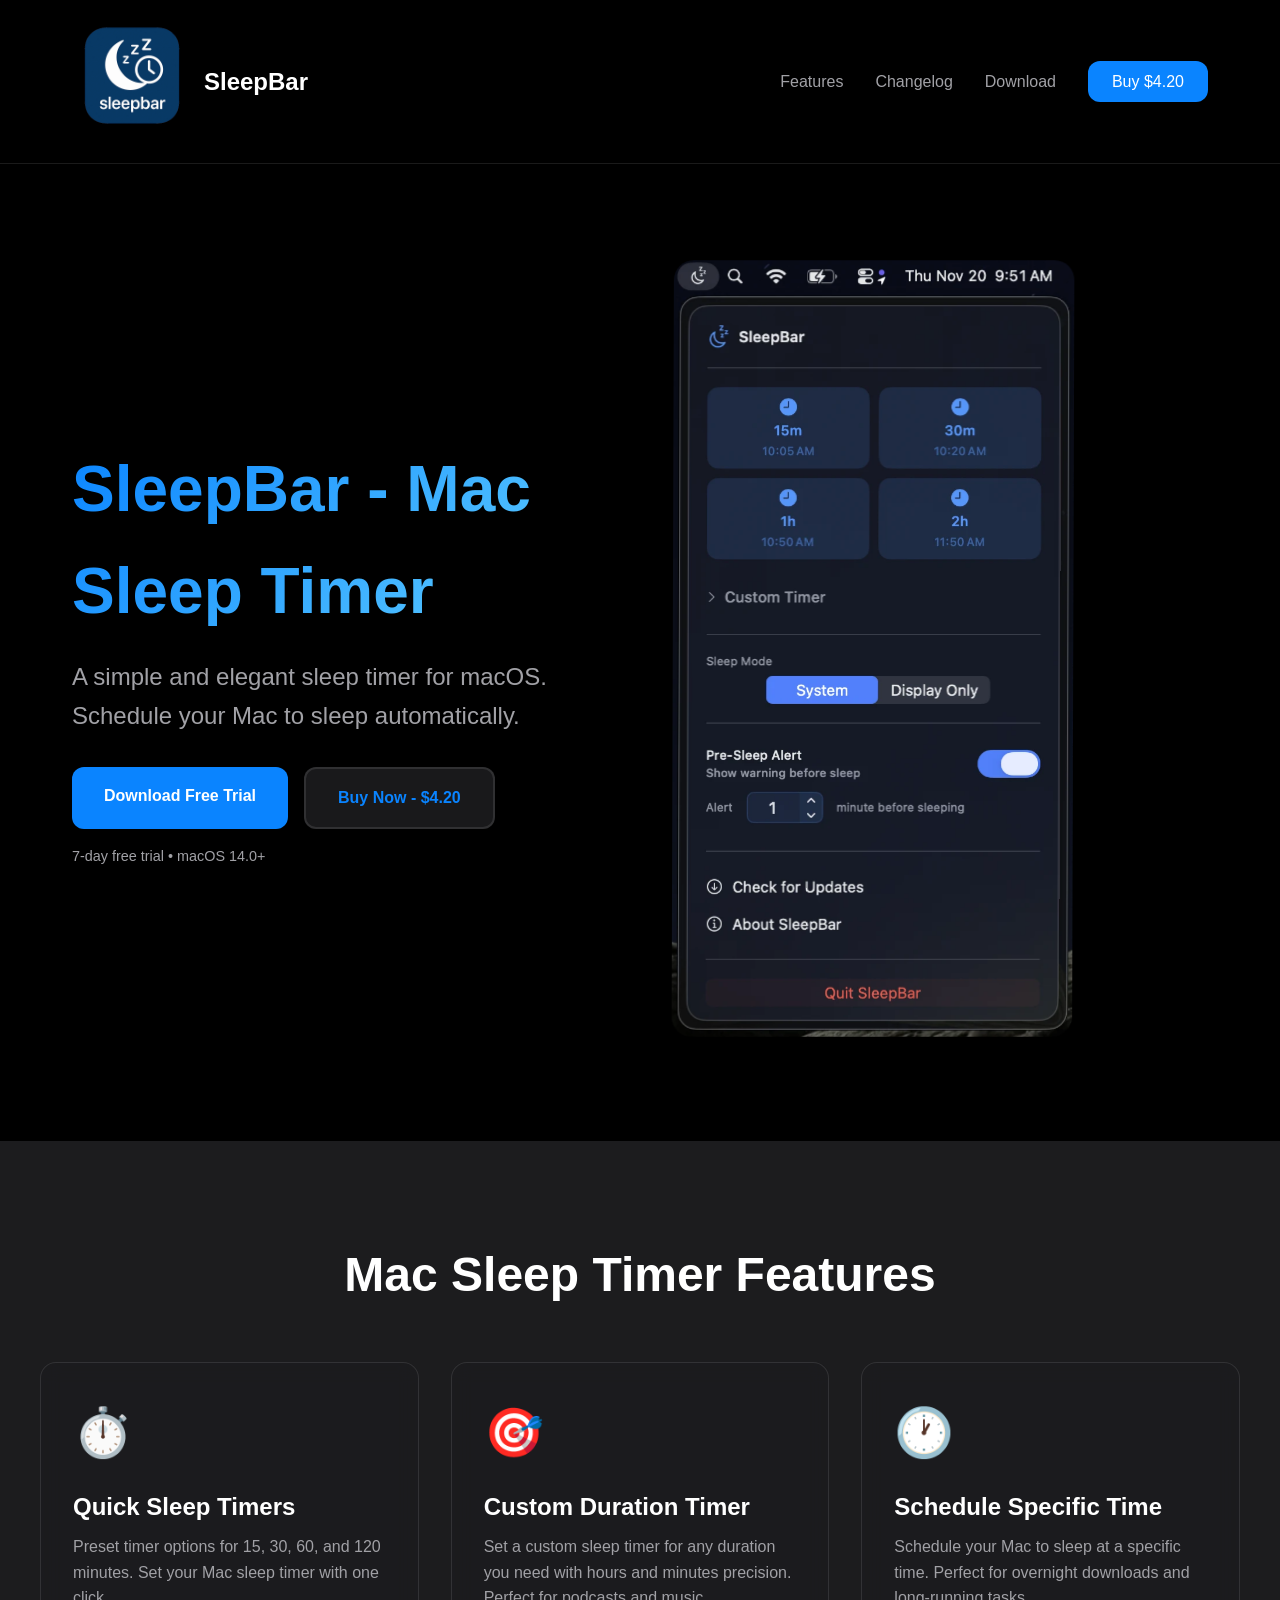
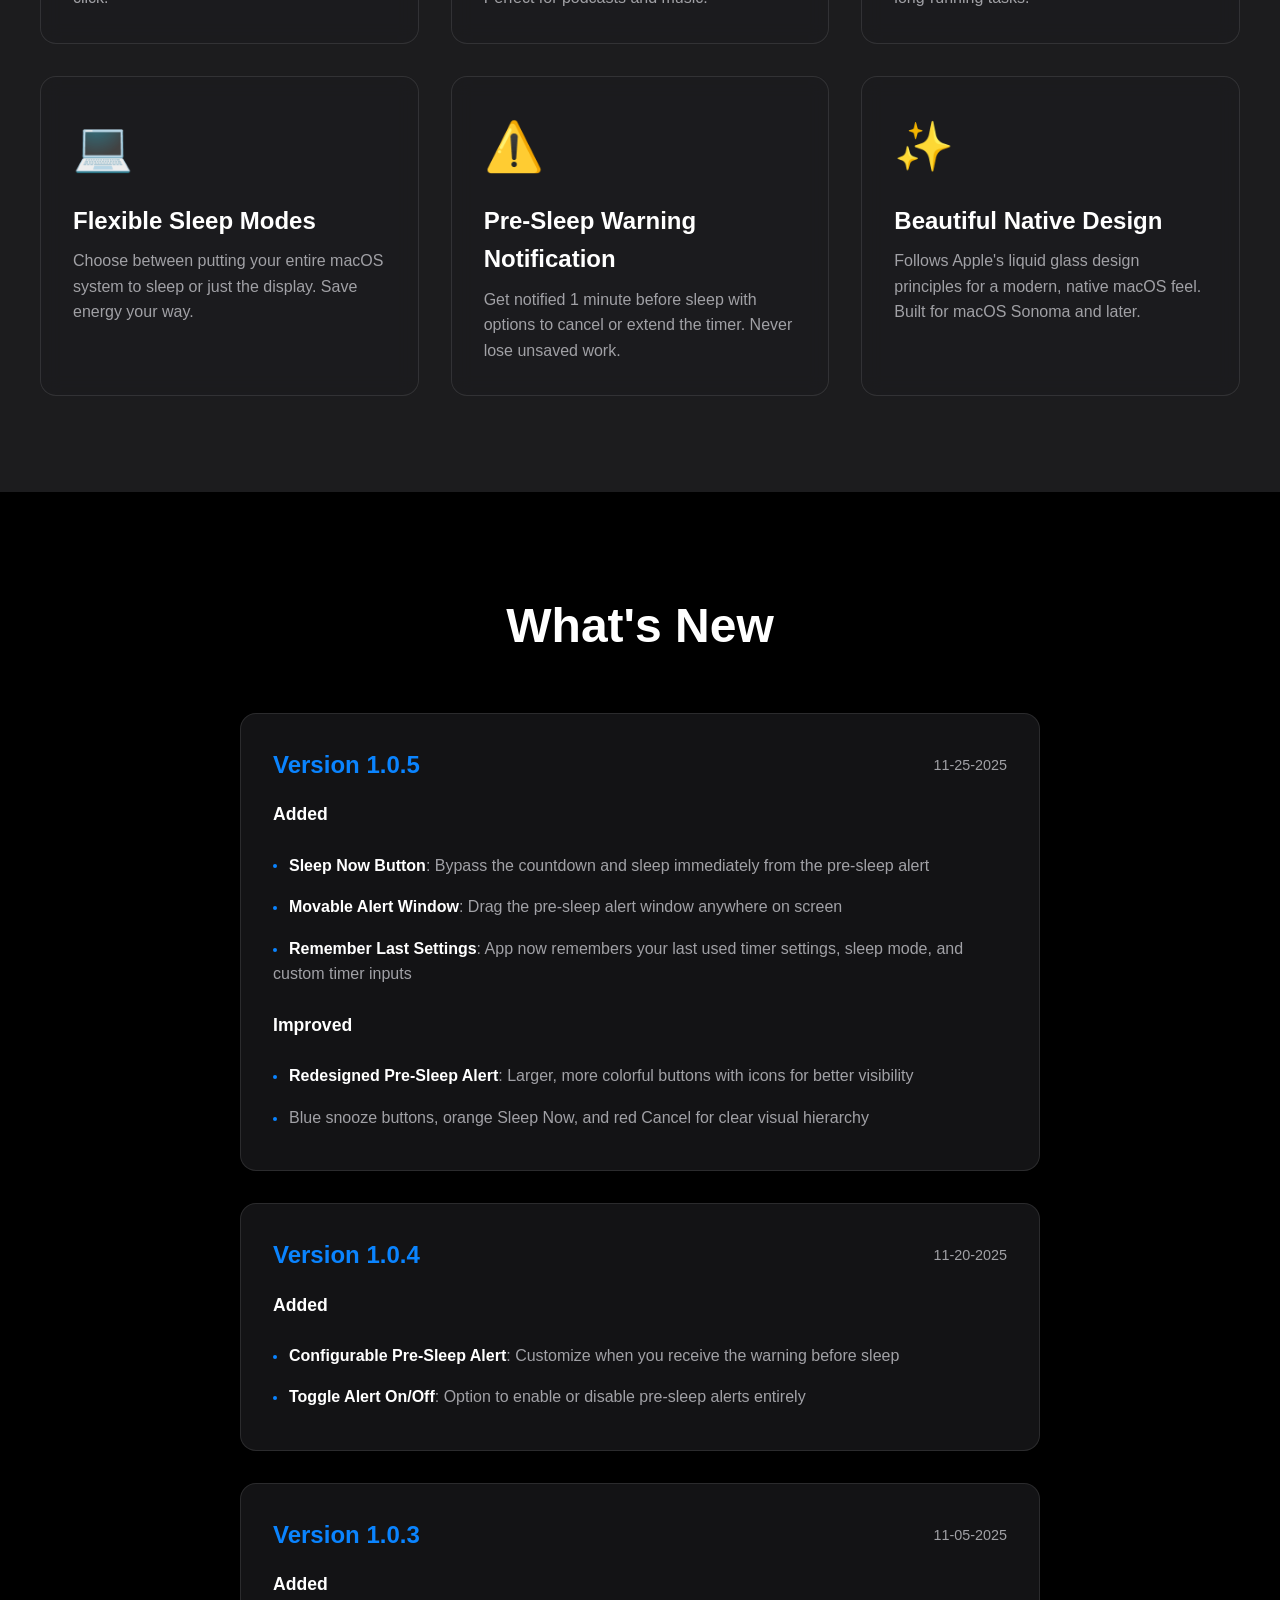
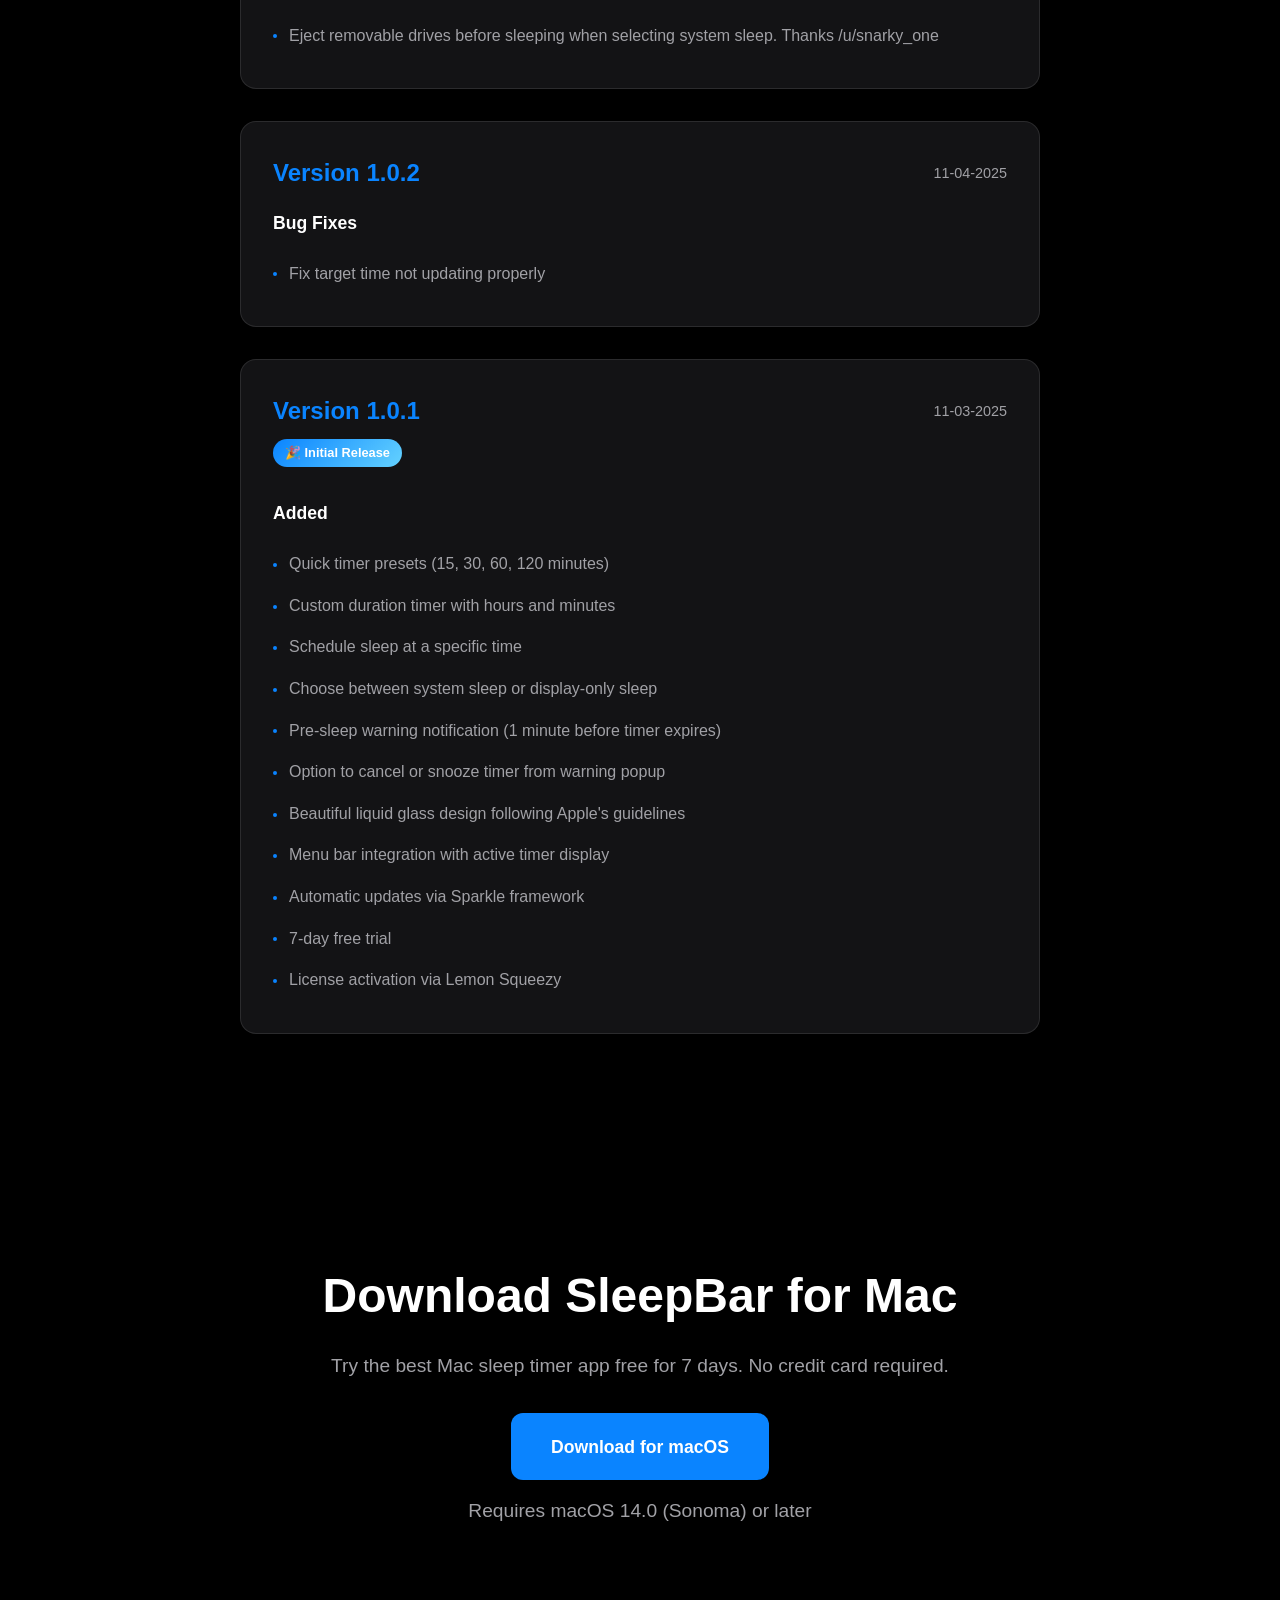
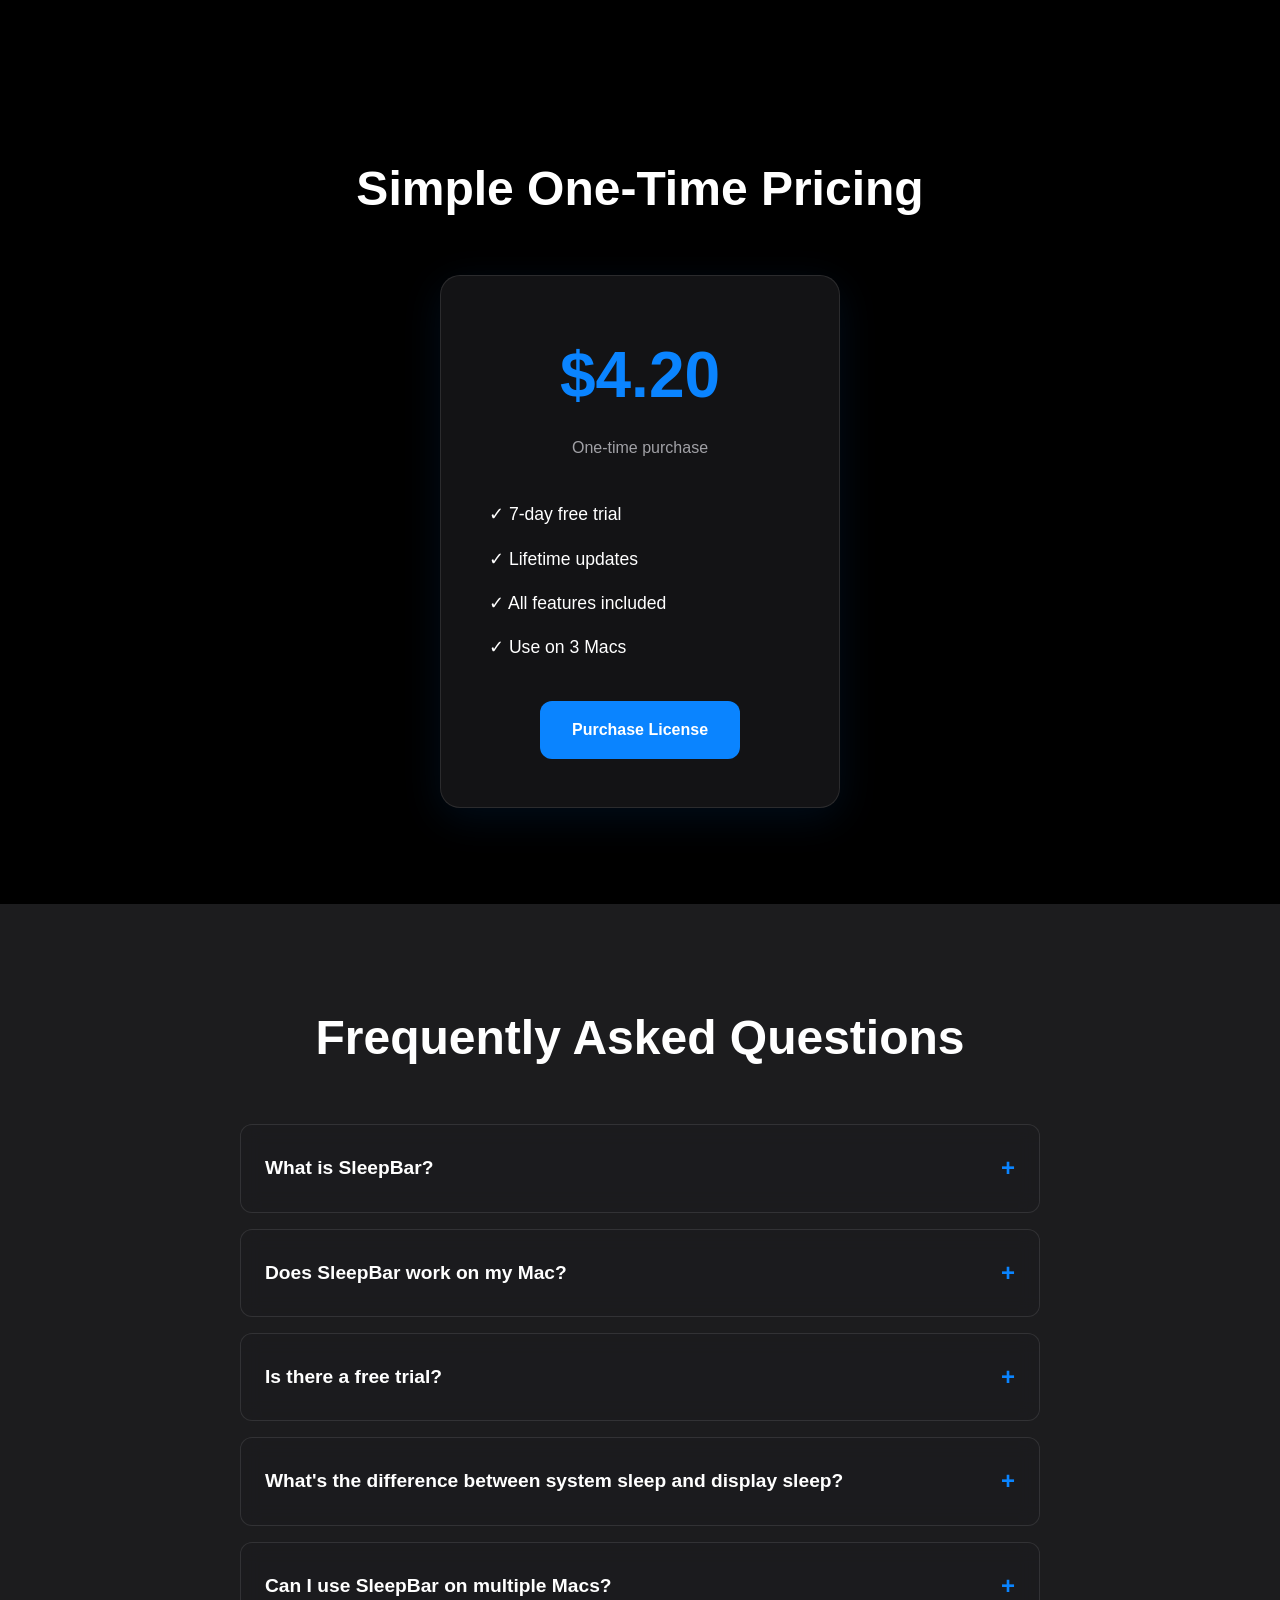
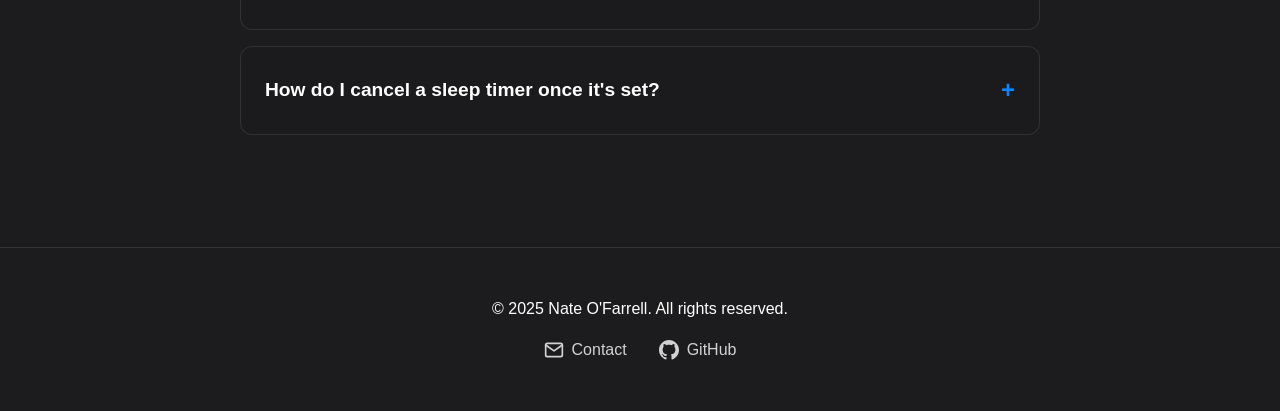
==== commit 90c4dcdb: "optimize site" ====
--- a/index.html
+++ b/index.html
@@ -152,7 +152,10 @@
     <header>
         <nav>
             <div class="logo">
-                <img src="media/icon.png" alt="SleepBar Mac Sleep Timer App Logo" class="logo-icon">
+                <picture>
+                    <source srcset="media/icon.webp" type="image/webp">
+                    <img src="media/icon.png" alt="SleepBar Mac Sleep Timer App Logo" class="logo-icon" width="120" height="120">
+                </picture>
                 SleepBar
             </div>
             <div class="nav-links">
@@ -182,7 +185,15 @@
             </div>
             <div class="hero-image">
                 <div class="app-preview">
-                    <img src="media/app.png" alt="SleepBar macOS menu bar app interface showing sleep timer options with quick presets, custom duration, and scheduled sleep time controls" class="app-screenshot">
+                    <picture>
+                        <source srcset="media/app.webp" type="image/webp">
+                        <img src="media/app.png" 
+                             alt="SleepBar macOS menu bar app interface showing sleep timer options with quick presets, custom duration, and scheduled sleep time controls" 
+                             class="app-screenshot"
+                             width="662"
+                             height="1330"
+                             loading="eager">
+                    </picture>
                 </div>
             </div>
         </section>
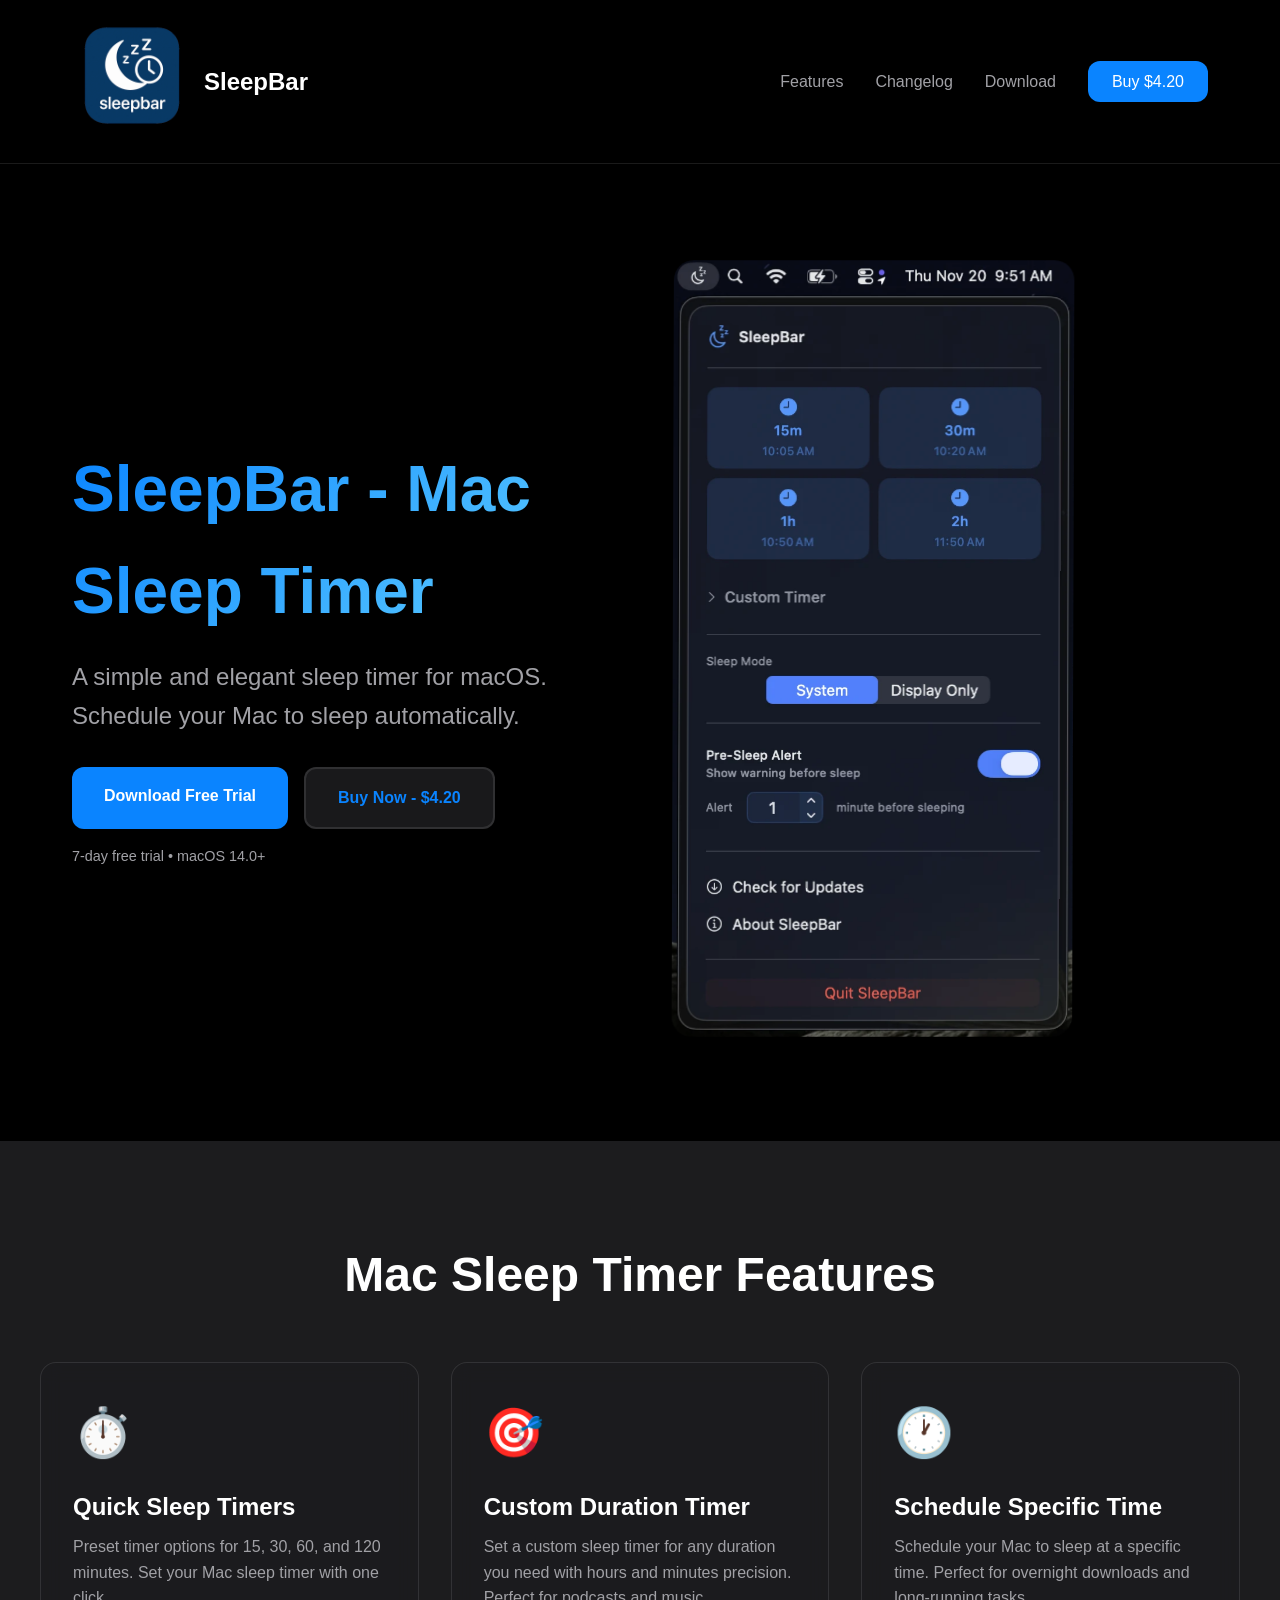
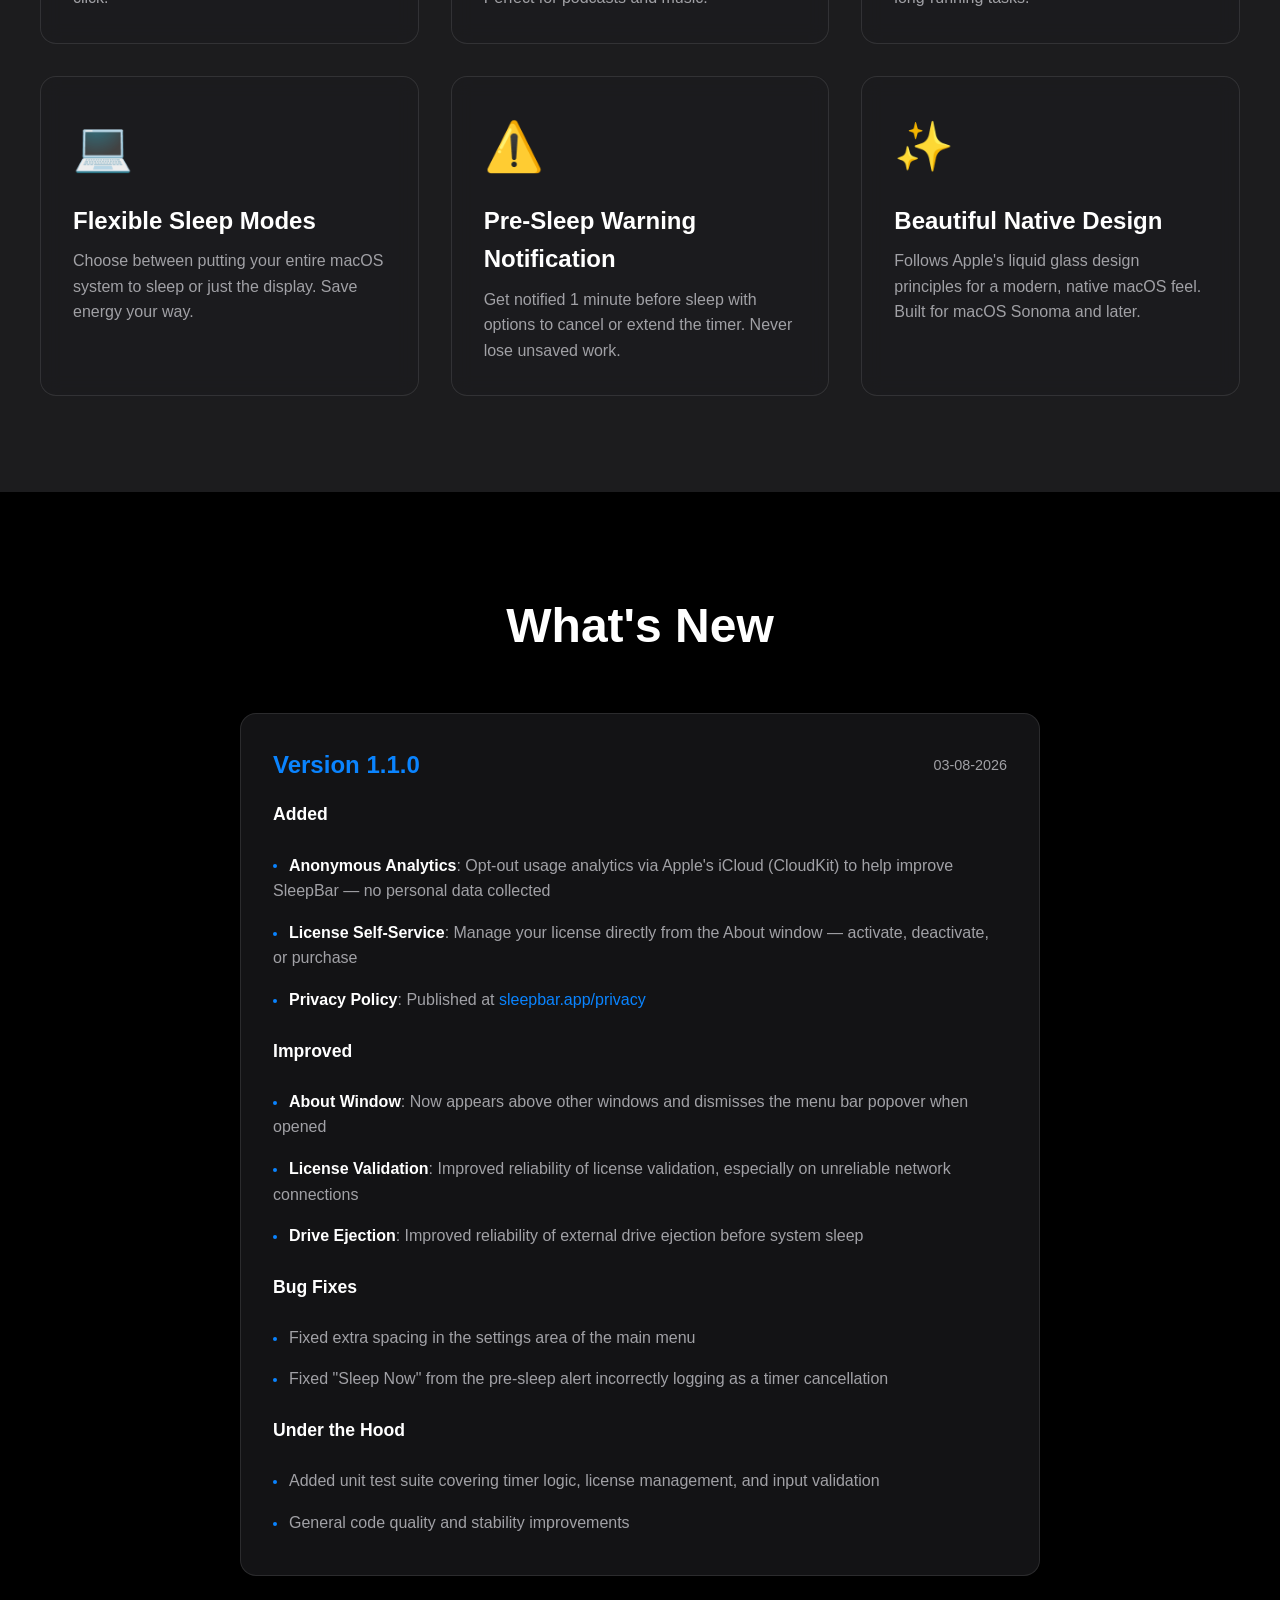
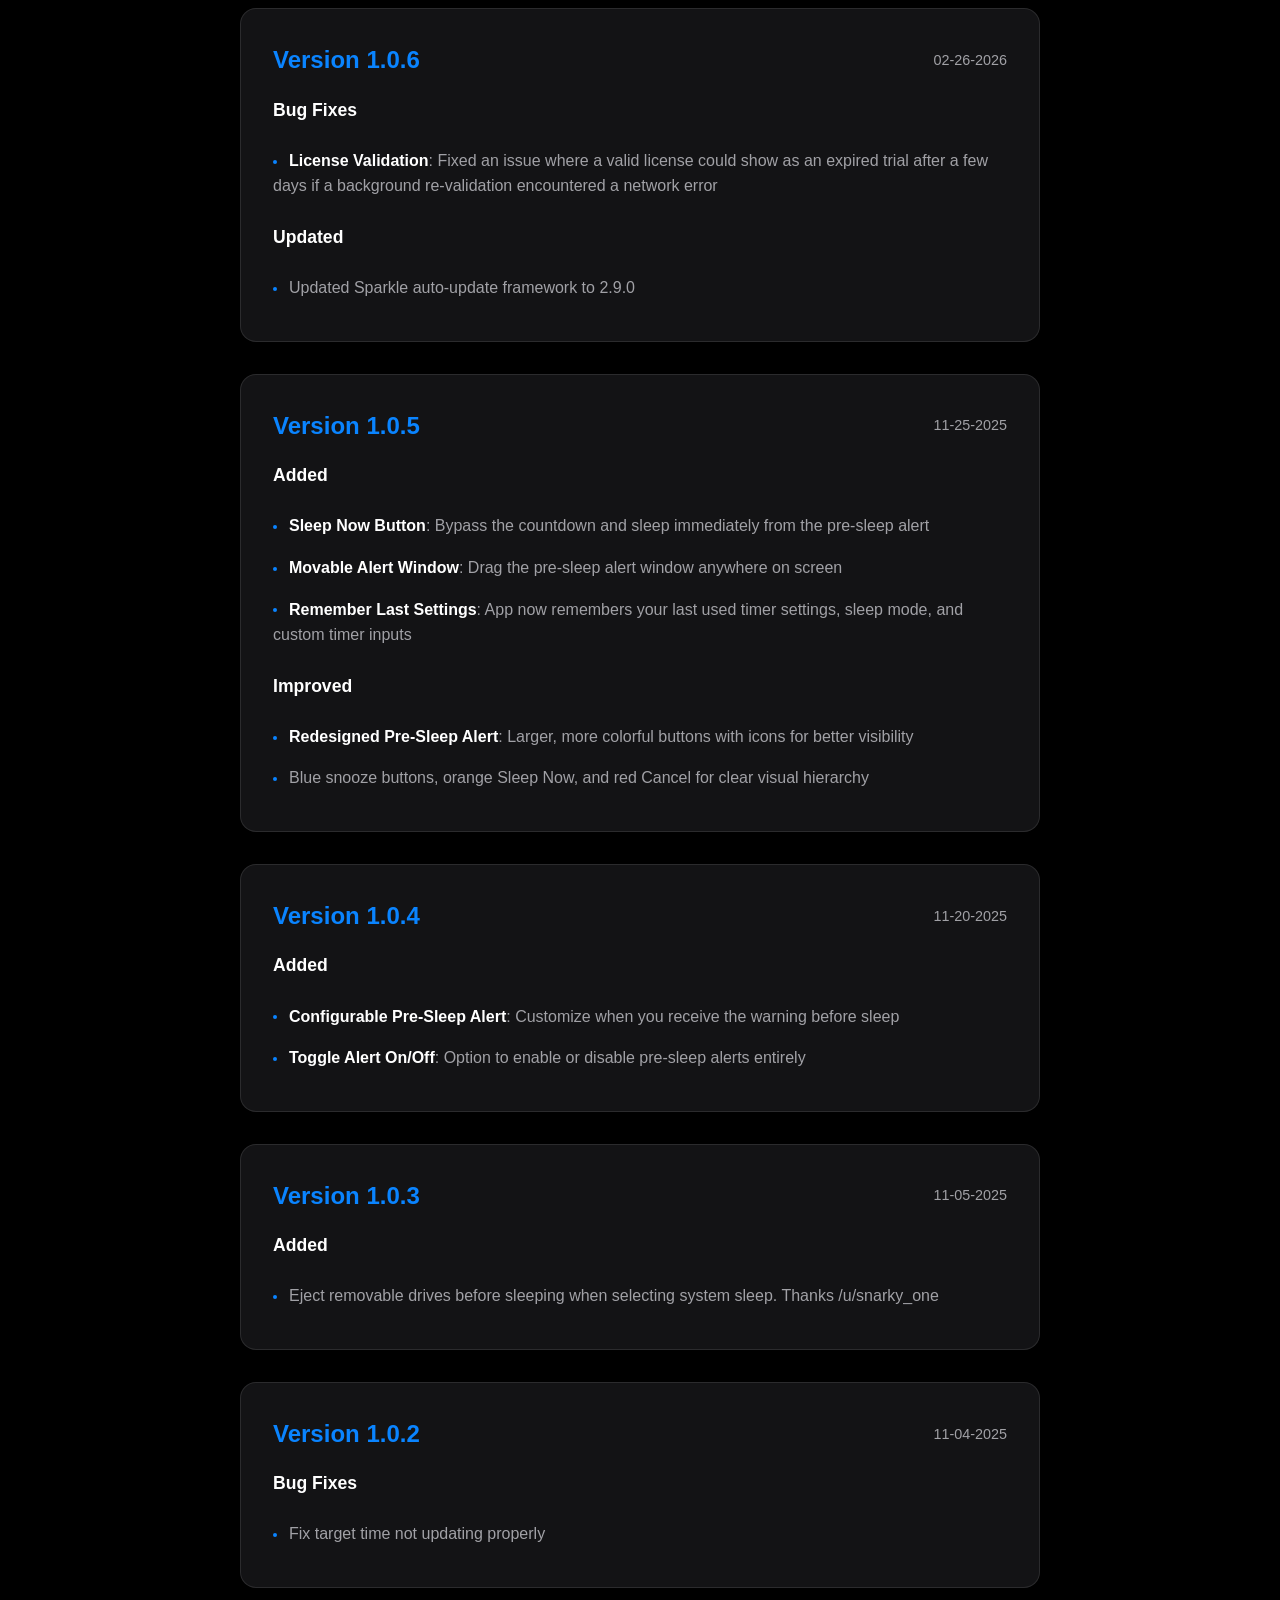
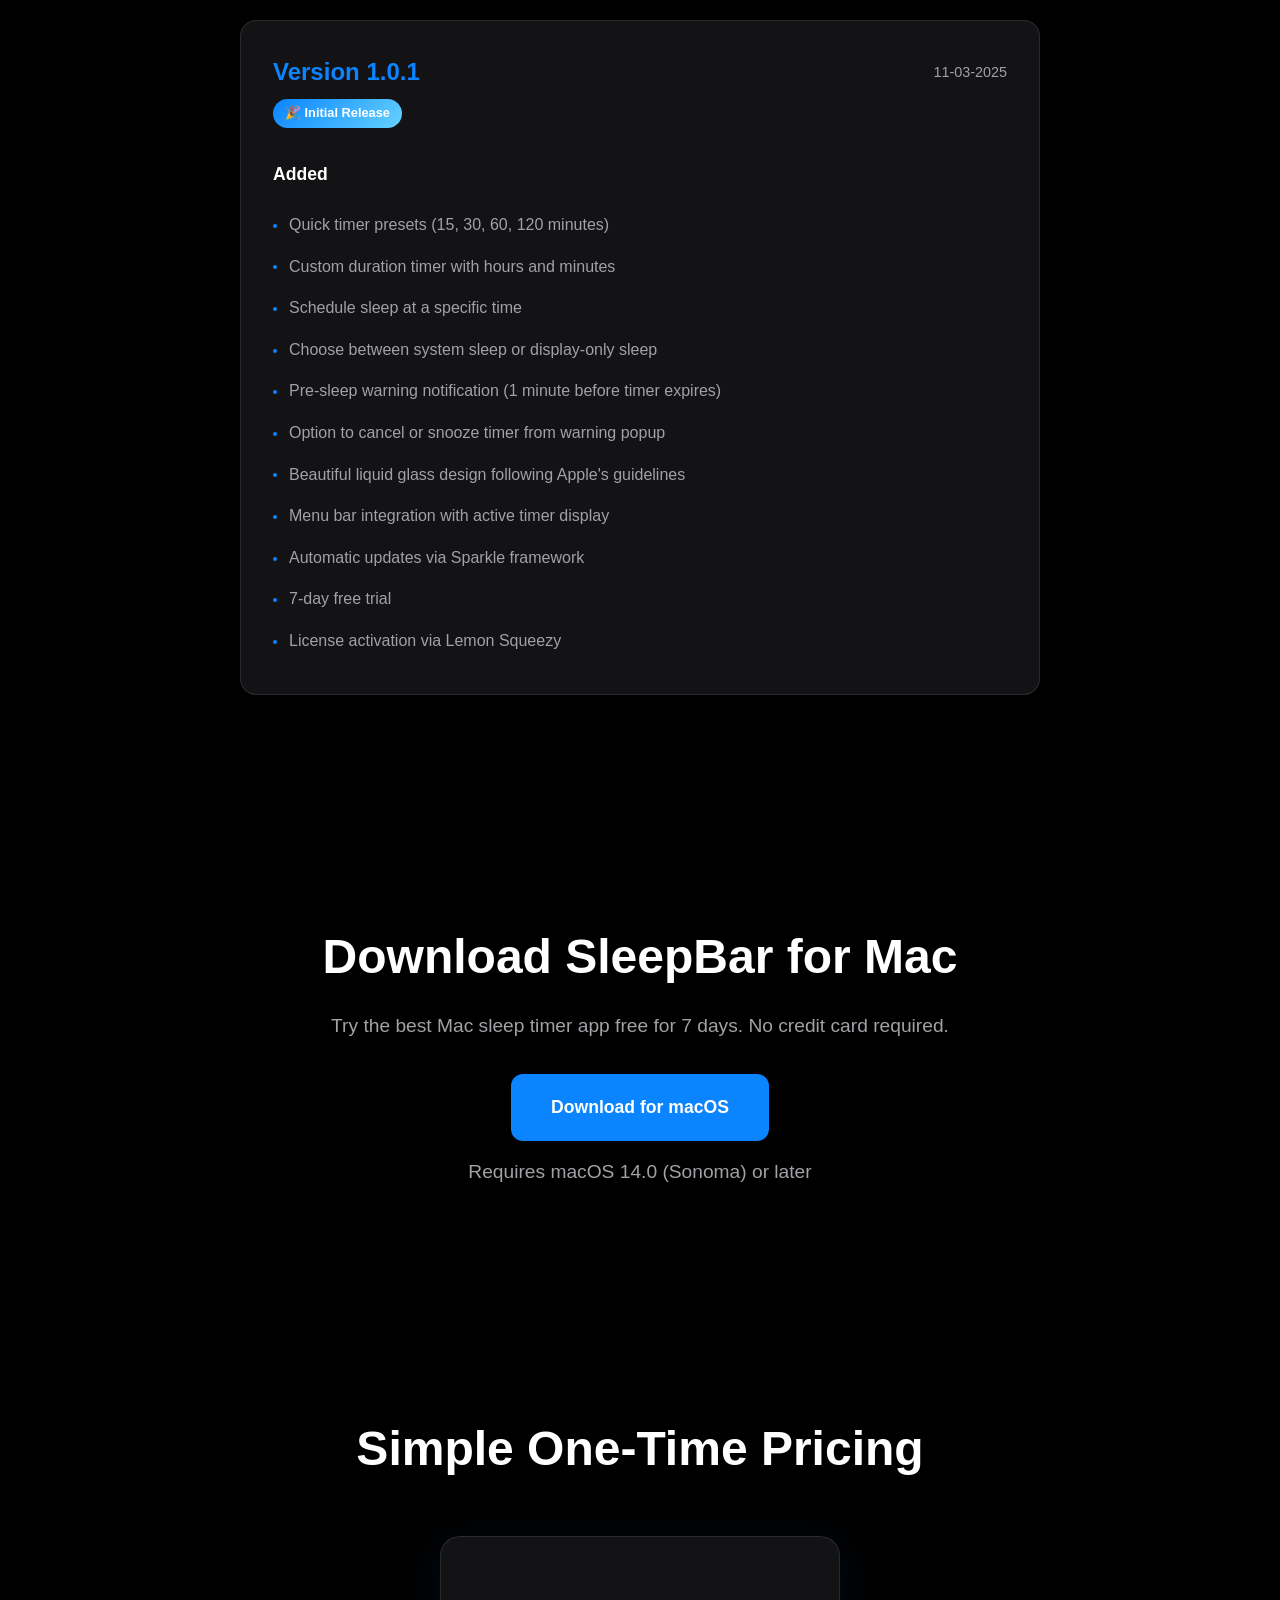
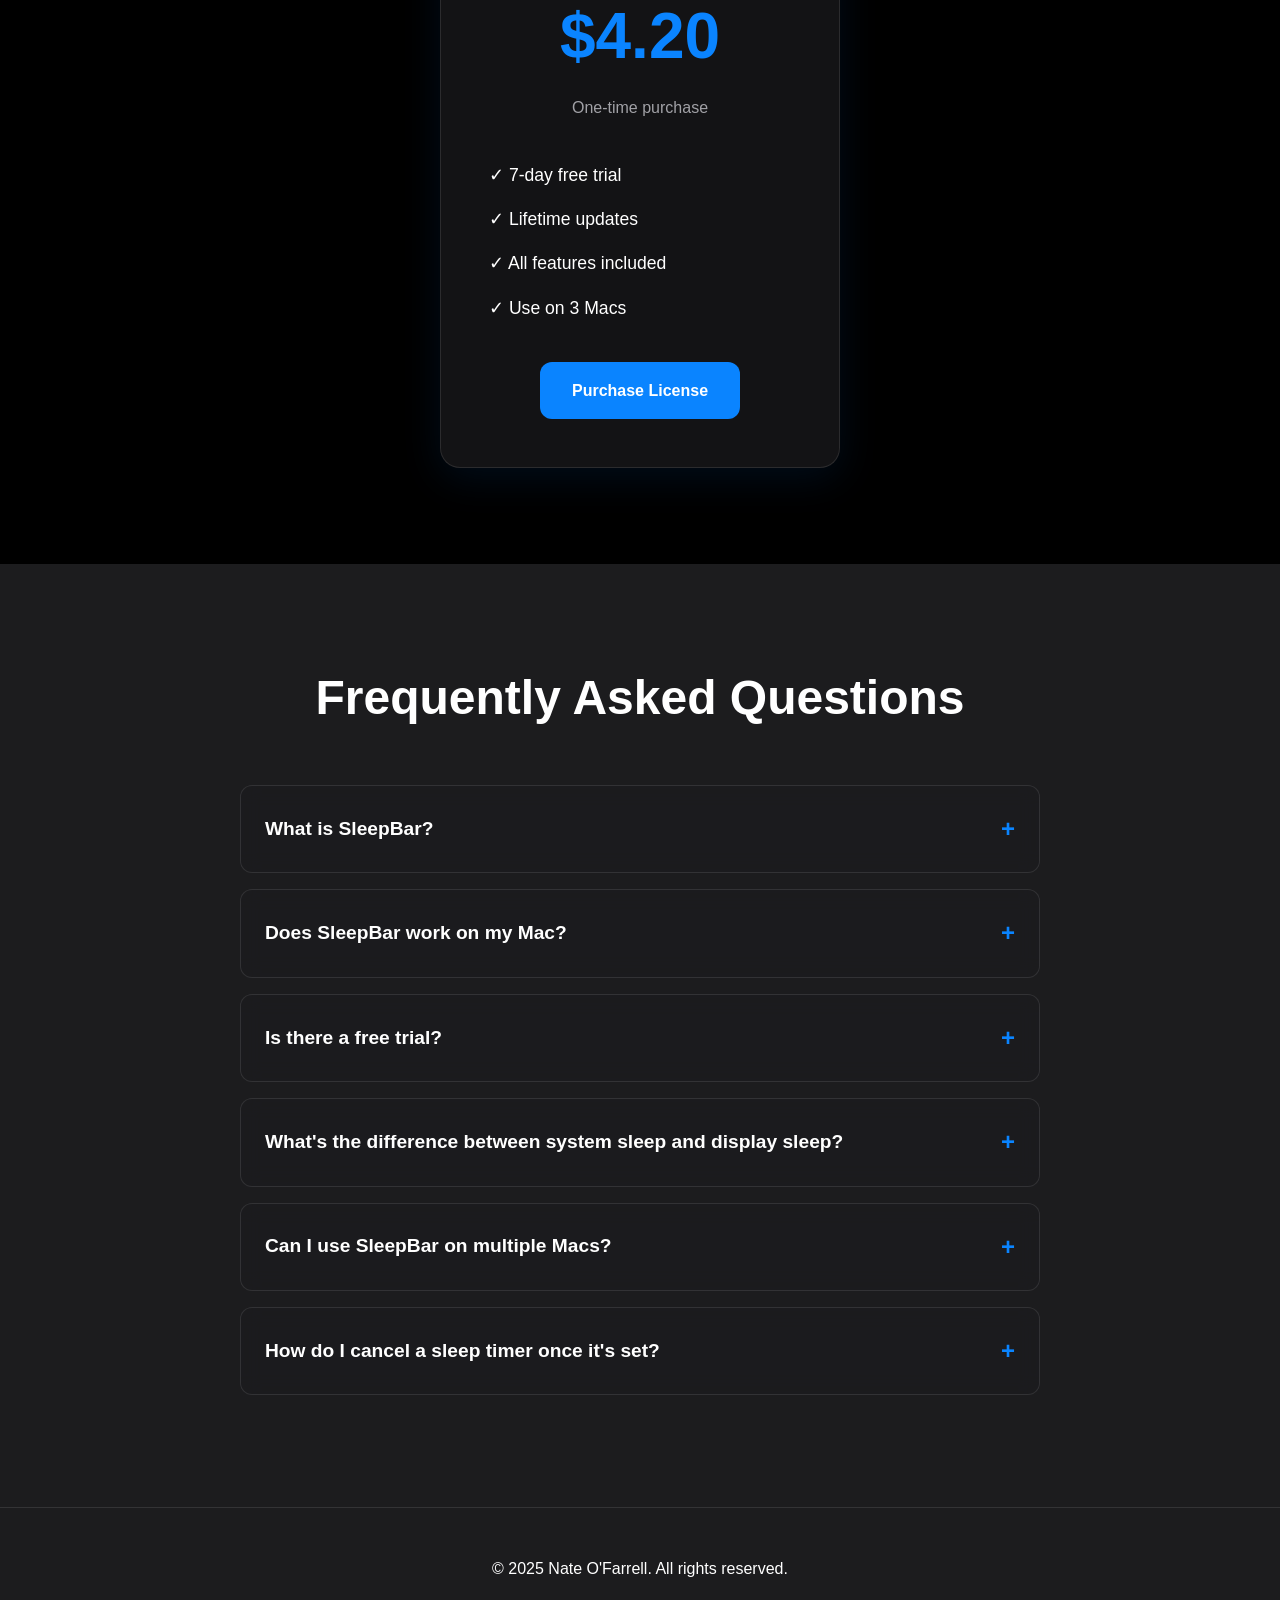
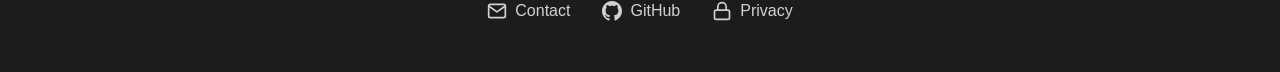
==== commit d5098c62: "push" ====
--- a/index.html
+++ b/index.html
@@ -12,6 +12,12 @@
     <meta name="author" content="Nate O'Farrell">
     <meta name="theme-color" content="#007AFF">
     <link rel="canonical" href="https://sleepbar.app/">
+    
+    <!-- Preconnect to external domains -->
+    <link rel="preconnect" href="https://github.com" crossorigin>
+    <link rel="preconnect" href="https://shop.sleepbar.app" crossorigin>
+    <link rel="dns-prefetch" href="https://github.com">
+    <link rel="dns-prefetch" href="https://shop.sleepbar.app">
     
     <!-- Open Graph / Facebook -->
     <meta property="og:type" content="website">
@@ -33,8 +39,658 @@
     <link rel="icon" href="media/icon.png" type="image/png">
     <link rel="apple-touch-icon" href="media/icon.png">
     
-    <!-- Stylesheet -->
-    <link rel="stylesheet" href="styles.css">
+    <!-- Critical Resources (load in priority order) -->
+    <link rel="preload" as="image" href="media/app.webp" type="image/webp" fetchpriority="high">
+    
+    <!-- Inlined CSS for instant render (eliminates 160ms render-blocking request) -->
+    <style>
+        * {
+            margin: 0;
+            padding: 0;
+            box-sizing: border-box;
+        }
+
+        :root {
+            /* Dark Mode (Default) */
+            --primary-color: #0A84FF;
+            --secondary-color: #64D2FF;
+            --text-primary: #FFFFFF;
+            --text-secondary: #A1A1A6;
+            --background: #000000;
+            --background-elevated: #1C1C1E;
+            --card-bg: rgba(28, 28, 30, 0.9);
+            --card-border: rgba(255, 255, 255, 0.1);
+            --glass-bg: rgba(28, 28, 30, 0.7);
+            --header-bg: rgba(0, 0, 0, 0.8);
+        }
+
+        body {
+            font-family: -apple-system, BlinkMacSystemFont, 'Segoe UI', Roboto, Oxygen, Ubuntu, Cantarell, sans-serif;
+            background-color: var(--background);
+            color: var(--text-primary);
+            line-height: 1.6;
+        }
+
+        /* Header */
+        header {
+            background: var(--header-bg);
+            backdrop-filter: blur(20px);
+            -webkit-backdrop-filter: blur(20px);
+            border-bottom: 1px solid var(--card-border);
+            position: sticky;
+            top: 0;
+            z-index: 100;
+        }
+
+        nav {
+            max-width: 1200px;
+            margin: 0 auto;
+            padding: 1rem 2rem;
+            display: flex;
+            justify-content: space-between;
+            align-items: center;
+        }
+
+        .logo {
+            font-size: 1.5rem;
+            font-weight: 600;
+            display: flex;
+            align-items: center;
+            gap: 0.75rem;
+        }
+
+        .logo-icon {
+            width: 120px;
+            height: 120px;
+            border-radius: 24px;
+        }
+
+        .nav-links {
+            display: flex;
+            gap: 2rem;
+            align-items: center;
+        }
+
+        .nav-links a {
+            text-decoration: none;
+            color: var(--text-secondary);
+            font-weight: 500;
+            transition: color 0.2s;
+        }
+
+        .nav-links a:hover {
+            color: var(--primary-color);
+        }
+
+        /* Buttons */
+        .cta-button {
+            background: var(--primary-color);
+            color: white !important;
+            padding: 0.5rem 1.5rem;
+            border-radius: 12px;
+            transition: transform 0.2s, box-shadow 0.2s;
+        }
+
+        .cta-button:hover {
+            transform: translateY(-2px);
+            box-shadow: 0 4px 12px rgba(0, 122, 255, 0.3);
+        }
+
+        .primary-button {
+            display: inline-block;
+            background: var(--primary-color);
+            color: white;
+            padding: 1rem 2rem;
+            border-radius: 12px;
+            text-decoration: none;
+            font-weight: 600;
+            transition: transform 0.2s, box-shadow 0.2s;
+        }
+
+        .primary-button:hover {
+            transform: translateY(-2px);
+            box-shadow: 0 8px 20px rgba(0, 122, 255, 0.3);
+        }
+
+        .primary-button.large {
+            padding: 1.2rem 2.5rem;
+            font-size: 1.1rem;
+        }
+
+        .secondary-button {
+            display: inline-block;
+            background: var(--card-bg);
+            color: var(--primary-color);
+            padding: 1rem 2rem;
+            border-radius: 12px;
+            text-decoration: none;
+            font-weight: 600;
+            border: 2px solid var(--card-border);
+            transition: all 0.2s;
+            backdrop-filter: blur(10px);
+        }
+
+        .secondary-button:hover {
+            background: var(--primary-color);
+            color: white;
+            border-color: var(--primary-color);
+        }
+
+        /* Hero Section */
+        .hero {
+            max-width: 1200px;
+            margin: 0 auto;
+            padding: 6rem 2rem;
+            display: grid;
+            grid-template-columns: 1fr 1fr;
+            gap: 4rem;
+            align-items: center;
+        }
+
+        .hero-content h1 {
+            font-size: 4rem;
+            font-weight: 700;
+            margin-bottom: 1rem;
+            background: linear-gradient(135deg, var(--primary-color), var(--secondary-color));
+            -webkit-background-clip: text;
+            -webkit-text-fill-color: transparent;
+            background-clip: text;
+        }
+
+        .tagline {
+            font-size: 1.5rem;
+            color: var(--text-secondary);
+            margin-bottom: 2rem;
+        }
+
+        .hero-buttons {
+            display: flex;
+            gap: 1rem;
+            margin-bottom: 1rem;
+        }
+
+        .trial-info {
+            color: var(--text-secondary);
+            font-size: 0.9rem;
+        }
+
+        /* App Preview */
+        .app-preview {
+            perspective: 1000px;
+        }
+
+        .app-screenshot {
+            max-width: 75%;
+            height: auto;
+            border-radius: 20px;
+            box-shadow: 0 30px 80px rgba(0, 0, 0, 0.3);
+            transform: rotateY(-5deg) rotateX(2deg);
+            transition: transform 0.5s ease;
+        }
+
+        .app-screenshot:hover {
+            transform: rotateY(0deg) rotateX(0deg);
+        }
+
+        /* Features Section */
+        .features {
+            background: var(--background-elevated);
+            padding: 6rem 2rem;
+        }
+
+        .features h2 {
+            text-align: center;
+            font-size: 3rem;
+            margin-bottom: 3rem;
+        }
+
+        .features-grid {
+            max-width: 1200px;
+            margin: 0 auto;
+            display: grid;
+            grid-template-columns: repeat(auto-fit, minmax(300px, 1fr));
+            gap: 2rem;
+        }
+
+        .feature {
+            background: var(--glass-bg);
+            padding: 2rem;
+            border-radius: 16px;
+            border: 1px solid var(--card-border);
+            backdrop-filter: blur(10px);
+            transition: transform 0.2s, box-shadow 0.2s, border-color 0.2s;
+        }
+
+        .feature:hover {
+            transform: translateY(-4px);
+            box-shadow: 0 8px 20px rgba(10, 132, 255, 0.2);
+            border-color: var(--primary-color);
+        }
+
+        .feature-icon {
+            font-size: 3rem;
+            margin-bottom: 1rem;
+        }
+
+        .feature h3 {
+            font-size: 1.5rem;
+            margin-bottom: 0.5rem;
+        }
+
+        .feature p {
+            color: var(--text-secondary);
+        }
+
+        /* Changelog Section */
+        .changelog {
+            background: var(--background);
+            padding: 6rem 2rem;
+        }
+
+        .changelog h2 {
+            text-align: center;
+            font-size: 3rem;
+            margin-bottom: 3rem;
+        }
+
+        .changelog-container {
+            max-width: 800px;
+            margin: 0 auto;
+        }
+
+        .changelog-entry {
+            background: var(--glass-bg);
+            border-radius: 16px;
+            padding: 2rem;
+            margin-bottom: 2rem;
+            border: 1px solid var(--card-border);
+            backdrop-filter: blur(10px);
+            transition: transform 0.2s, box-shadow 0.2s, border-color 0.2s;
+        }
+
+        .changelog-entry:hover {
+            transform: translateY(-2px);
+            box-shadow: 0 8px 20px rgba(10, 132, 255, 0.2);
+            border-color: var(--primary-color);
+        }
+
+        .version-header {
+            display: flex;
+            justify-content: space-between;
+            align-items: center;
+            margin-bottom: 0.5rem;
+        }
+
+        .version-number {
+            font-size: 1.5rem;
+            font-weight: 700;
+            color: var(--primary-color);
+        }
+
+        .version-date {
+            color: var(--text-secondary);
+            font-size: 0.9rem;
+        }
+
+        .version-badge {
+            display: inline-block;
+            background: linear-gradient(135deg, var(--primary-color), var(--secondary-color));
+            color: white;
+            padding: 0.25rem 0.75rem;
+            border-radius: 20px;
+            font-size: 0.8rem;
+            font-weight: 600;
+            margin-bottom: 1rem;
+        }
+
+        .changelog-list {
+            list-style: none;
+            margin-top: 1rem;
+        }
+
+        .changelog-list li {
+            padding: 0.5rem 0;
+            font-size: 1rem;
+            line-height: 1.6;
+            color: var(--text-secondary);
+        }
+
+        .changelog-list li::before {
+            content: '';
+            display: inline-block;
+            width: 4px;
+            height: 4px;
+            background: var(--primary-color);
+            border-radius: 50%;
+            margin-right: 0.75rem;
+            vertical-align: middle;
+        }
+
+        .changelog-list li strong {
+            color: var(--text-primary);
+            font-weight: 600;
+        }
+
+        .changelog-list li code {
+            background: rgba(10, 132, 255, 0.15);
+            color: var(--primary-color);
+            padding: 0.15rem 0.4rem;
+            border-radius: 4px;
+            font-family: 'SF Mono', Monaco, 'Courier New', monospace;
+            font-size: 0.9em;
+        }
+
+        .changelog-list li a {
+            color: var(--primary-color);
+            text-decoration: none;
+            transition: opacity 0.2s;
+        }
+
+        .changelog-list li a:hover {
+            opacity: 0.8;
+            text-decoration: underline;
+        }
+
+        .changelog-subsection {
+            font-size: 1.1rem;
+            font-weight: 600;
+            color: var(--text-primary);
+            margin-top: 1rem;
+            margin-bottom: 0.5rem;
+        }
+
+        .loading {
+            text-align: center;
+            color: var(--text-secondary);
+            padding: 2rem;
+        }
+
+        /* Download Section */
+        .download {
+            max-width: 800px;
+            margin: 0 auto;
+            padding: 6rem 2rem;
+            text-align: center;
+        }
+
+        .download h2 {
+            font-size: 3rem;
+            margin-bottom: 1rem;
+        }
+
+        .download p {
+            font-size: 1.2rem;
+            color: var(--text-secondary);
+            margin-bottom: 2rem;
+        }
+
+        .system-requirements {
+            margin-top: 1rem;
+            font-size: 0.9rem;
+            color: var(--text-secondary);
+        }
+
+        /* Pricing Section */
+        .pricing {
+            background: var(--background);
+            padding: 6rem 2rem;
+            text-align: center;
+        }
+
+        .pricing h2 {
+            font-size: 3rem;
+            margin-bottom: 3rem;
+        }
+
+        .pricing-card {
+            max-width: 400px;
+            margin: 0 auto;
+            background: var(--glass-bg);
+            padding: 3rem;
+            border-radius: 20px;
+            border: 1px solid var(--card-border);
+            backdrop-filter: blur(10px);
+            box-shadow: 0 10px 40px rgba(10, 132, 255, 0.1);
+        }
+
+        .price {
+            font-size: 4rem;
+            font-weight: 700;
+            color: var(--primary-color);
+            margin-bottom: 0.5rem;
+        }
+
+        .price-subtext {
+            color: var(--text-secondary);
+            margin-bottom: 2rem;
+        }
+
+        .features-list {
+            list-style: none;
+            margin-bottom: 2rem;
+            text-align: left;
+        }
+
+        .features-list li {
+            padding: 0.5rem 0;
+            font-size: 1.1rem;
+        }
+
+        /* FAQ Section */
+        .faq {
+            background: var(--background-elevated);
+            padding: 6rem 2rem;
+        }
+
+        .faq h2 {
+            text-align: center;
+            font-size: 3rem;
+            margin-bottom: 3rem;
+        }
+
+        .faq-container {
+            max-width: 800px;
+            margin: 0 auto;
+        }
+
+        .faq-item {
+            background: var(--glass-bg);
+            border-radius: 12px;
+            padding: 1.5rem;
+            margin-bottom: 1rem;
+            border: 1px solid var(--card-border);
+            backdrop-filter: blur(10px);
+            transition: all 0.2s;
+            cursor: pointer;
+        }
+
+        .faq-item:hover {
+            border-color: var(--primary-color);
+            box-shadow: 0 4px 12px rgba(10, 132, 255, 0.2);
+        }
+
+        .faq-item[open] {
+            border-color: var(--primary-color);
+        }
+
+        .faq-item summary {
+            font-size: 1.2rem;
+            font-weight: 600;
+            color: var(--text-primary);
+            cursor: pointer;
+            list-style: none;
+            display: flex;
+            justify-content: space-between;
+            align-items: center;
+        }
+
+        .faq-item summary::-webkit-details-marker {
+            display: none;
+        }
+
+        .faq-item summary::after {
+            content: '+';
+            font-size: 1.5rem;
+            color: var(--primary-color);
+            transition: transform 0.3s;
+        }
+
+        .faq-item[open] summary::after {
+            transform: rotate(45deg);
+        }
+
+        .faq-item p {
+            margin-top: 1rem;
+            color: var(--text-secondary);
+            line-height: 1.6;
+        }
+
+        /* Footer */
+        footer {
+            background: var(--background-elevated);
+            color: var(--text-primary);
+            padding: 3rem 2rem;
+            text-align: center;
+            border-top: 1px solid var(--card-border);
+        }
+
+        .footer-links {
+            margin-top: 1rem;
+            display: flex;
+            gap: 2rem;
+            justify-content: center;
+        }
+
+        .footer-links a {
+            color: white;
+            text-decoration: none;
+            opacity: 0.8;
+            transition: opacity 0.2s;
+        }
+
+        .footer-link {
+            display: inline-flex;
+            align-items: center;
+            gap: 0.5rem;
+        }
+
+        .footer-link svg {
+            transition: transform 0.2s;
+        }
+
+        .footer-links a:hover {
+            opacity: 1;
+        }
+
+        .footer-link:hover svg {
+            transform: translateY(-2px);
+        }
+
+        /* Responsive */
+        @media (max-width: 768px) {
+            /* Navigation */
+            nav {
+                padding: 1rem 1.5rem;
+                flex-wrap: wrap;
+                gap: 1rem;
+            }
+
+            .logo {
+                font-size: 1.25rem;
+            }
+
+            .nav-links {
+                gap: 1rem;
+                font-size: 0.9rem;
+                width: 100%;
+                justify-content: center;
+                flex-wrap: wrap;
+            }
+
+            .cta-button {
+                padding: 0.5rem 1rem;
+                font-size: 0.9rem;
+            }
+
+            /* Hero */
+            .hero {
+                grid-template-columns: 1fr;
+                padding: 2rem 1.5rem;
+                gap: 2rem;
+            }
+
+            .hero-content h1 {
+                font-size: 2.5rem;
+            }
+
+            .tagline {
+                font-size: 1.1rem;
+            }
+
+            .hero-buttons {
+                flex-direction: column;
+                gap: 0.75rem;
+            }
+
+            .primary-button,
+            .secondary-button {
+                width: 100%;
+                text-align: center;
+                padding: 1rem 1.5rem;
+            }
+
+            .app-screenshot {
+                max-width: 100%;
+                transform: none;
+            }
+
+            /* Sections */
+            .features,
+            .changelog,
+            .download,
+            .pricing,
+            .faq {
+                padding: 3rem 1.5rem;
+            }
+
+            .features h2,
+            .changelog h2,
+            .download h2,
+            .pricing h2,
+            .faq h2 {
+                font-size: 2rem;
+            }
+            
+            .faq-item summary {
+                font-size: 1rem;
+            }
+
+            .features-grid {
+                grid-template-columns: 1fr;
+                gap: 2rem;
+            }
+
+            .feature-icon {
+                font-size: 2.5rem;
+            }
+
+            /* Pricing */
+            .pricing-card {
+                max-width: 100%;
+            }
+
+            /* Footer */
+            footer {
+                padding: 2rem 1.5rem;
+            }
+
+            .footer-links {
+                flex-direction: column;
+                gap: 1rem;
+                align-items: center;
+            }
+        }
+    </style>
     
     <!-- Structured Data (JSON-LD) -->
     <script type="application/ld+json">
@@ -192,7 +848,8 @@
                              class="app-screenshot"
                              width="662"
                              height="1330"
-                             loading="eager">
+                             loading="eager"
+                             fetchpriority="high">
                     </picture>
                 </div>
             </div>
@@ -320,6 +977,13 @@
                     <path d="M12 0c-6.626 0-12 5.373-12 12 0 5.302 3.438 9.8 8.207 11.387.599.111.793-.261.793-.577v-2.234c-3.338.726-4.033-1.416-4.033-1.416-.546-1.387-1.333-1.756-1.333-1.756-1.089-.745.083-.729.083-.729 1.205.084 1.839 1.237 1.839 1.237 1.07 1.834 2.807 1.304 3.492.997.107-.775.418-1.305.762-1.604-2.665-.305-5.467-1.334-5.467-5.931 0-1.311.469-2.381 1.236-3.221-.124-.303-.535-1.524.117-3.176 0 0 1.008-.322 3.301 1.23.957-.266 1.983-.399 3.003-.404 1.02.005 2.047.138 3.006.404 2.291-1.552 3.297-1.23 3.297-1.23.653 1.653.242 2.874.118 3.176.77.84 1.235 1.911 1.235 3.221 0 4.609-2.807 5.624-5.479 5.921.43.372.823 1.102.823 2.222v3.293c0 .319.192.694.801.576 4.765-1.589 8.199-6.086 8.199-11.386 0-6.627-5.373-12-12-12z"/>
                 </svg>
                 GitHub
+            </a>
+            <a href="/privacy" class="footer-link">
+                <svg width="20" height="20" viewBox="0 0 24 24" fill="none" stroke="currentColor" stroke-width="2" stroke-linecap="round" stroke-linejoin="round">
+                    <rect x="3" y="11" width="18" height="11" rx="2" ry="2"></rect>
+                    <path d="M7 11V7a5 5 0 0 1 10 0v4"></path>
+                </svg>
+                Privacy
             </a>
         </div>
     </footer>
